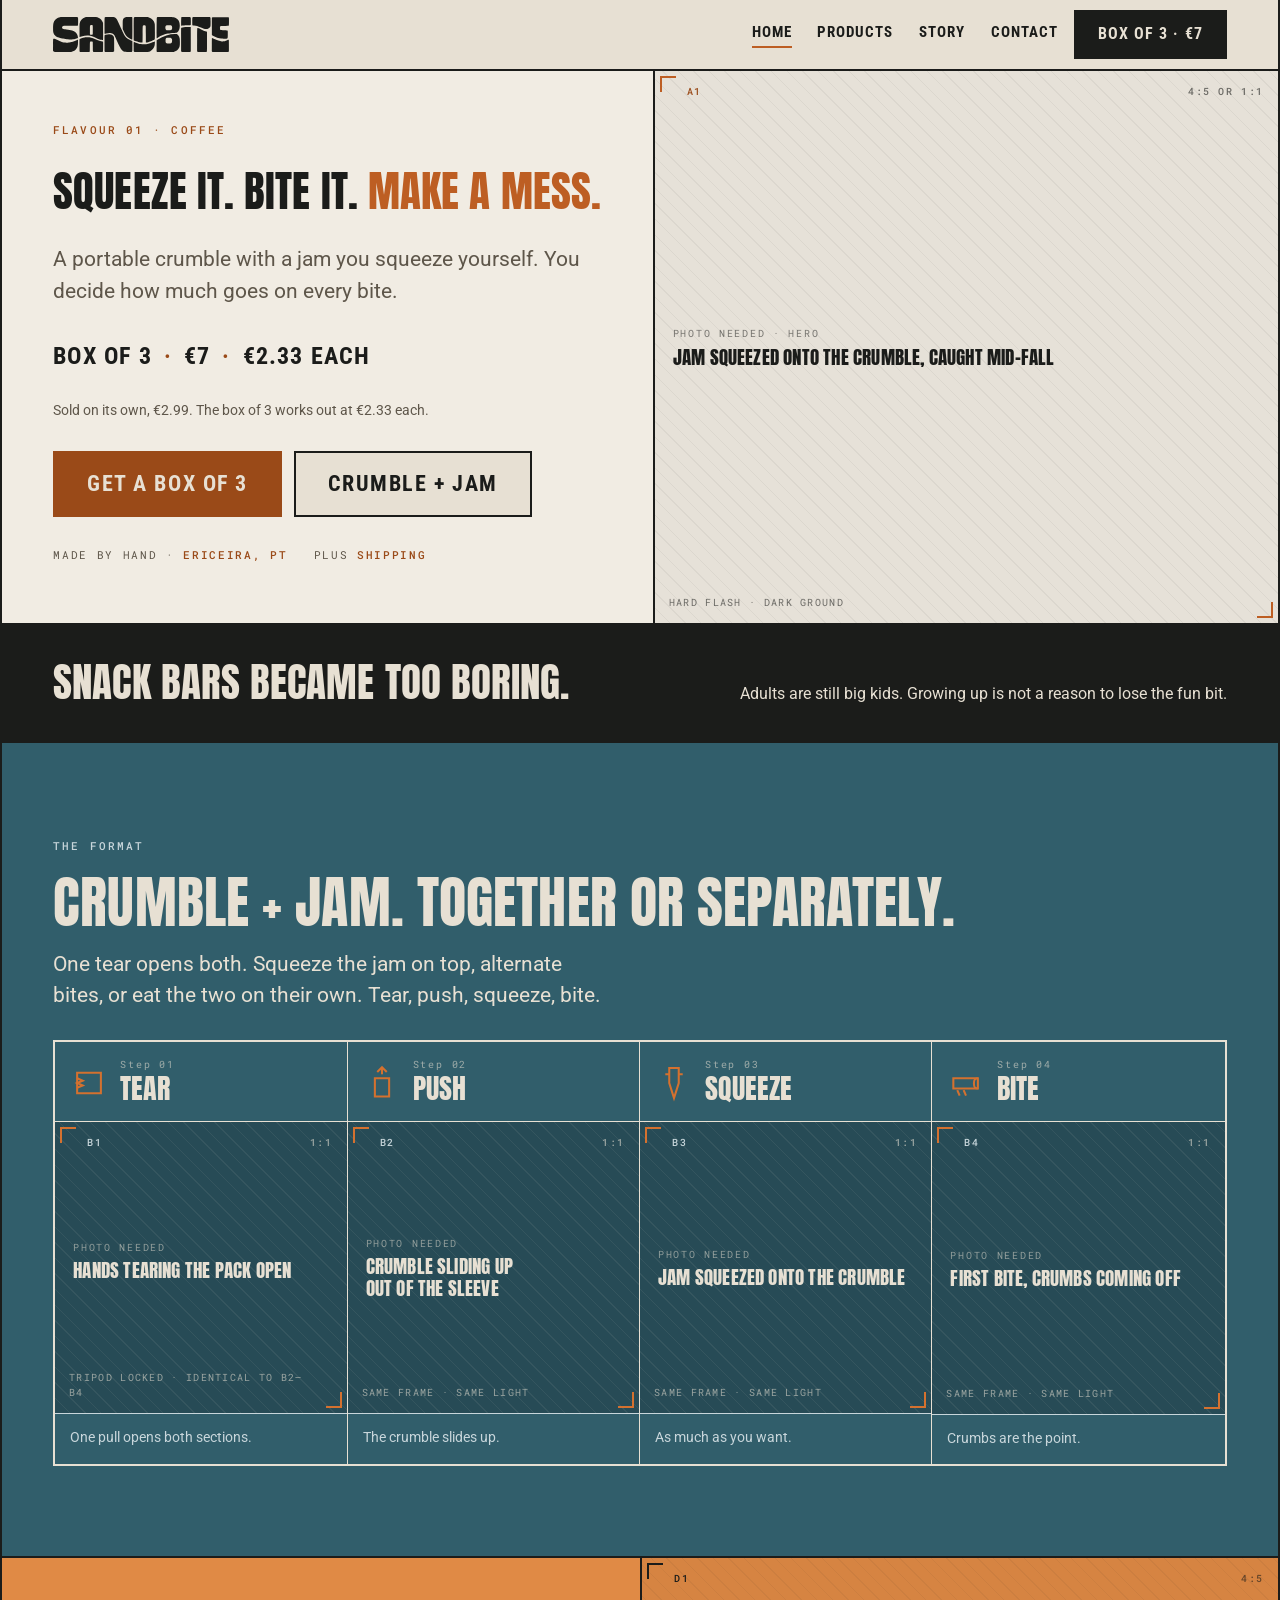
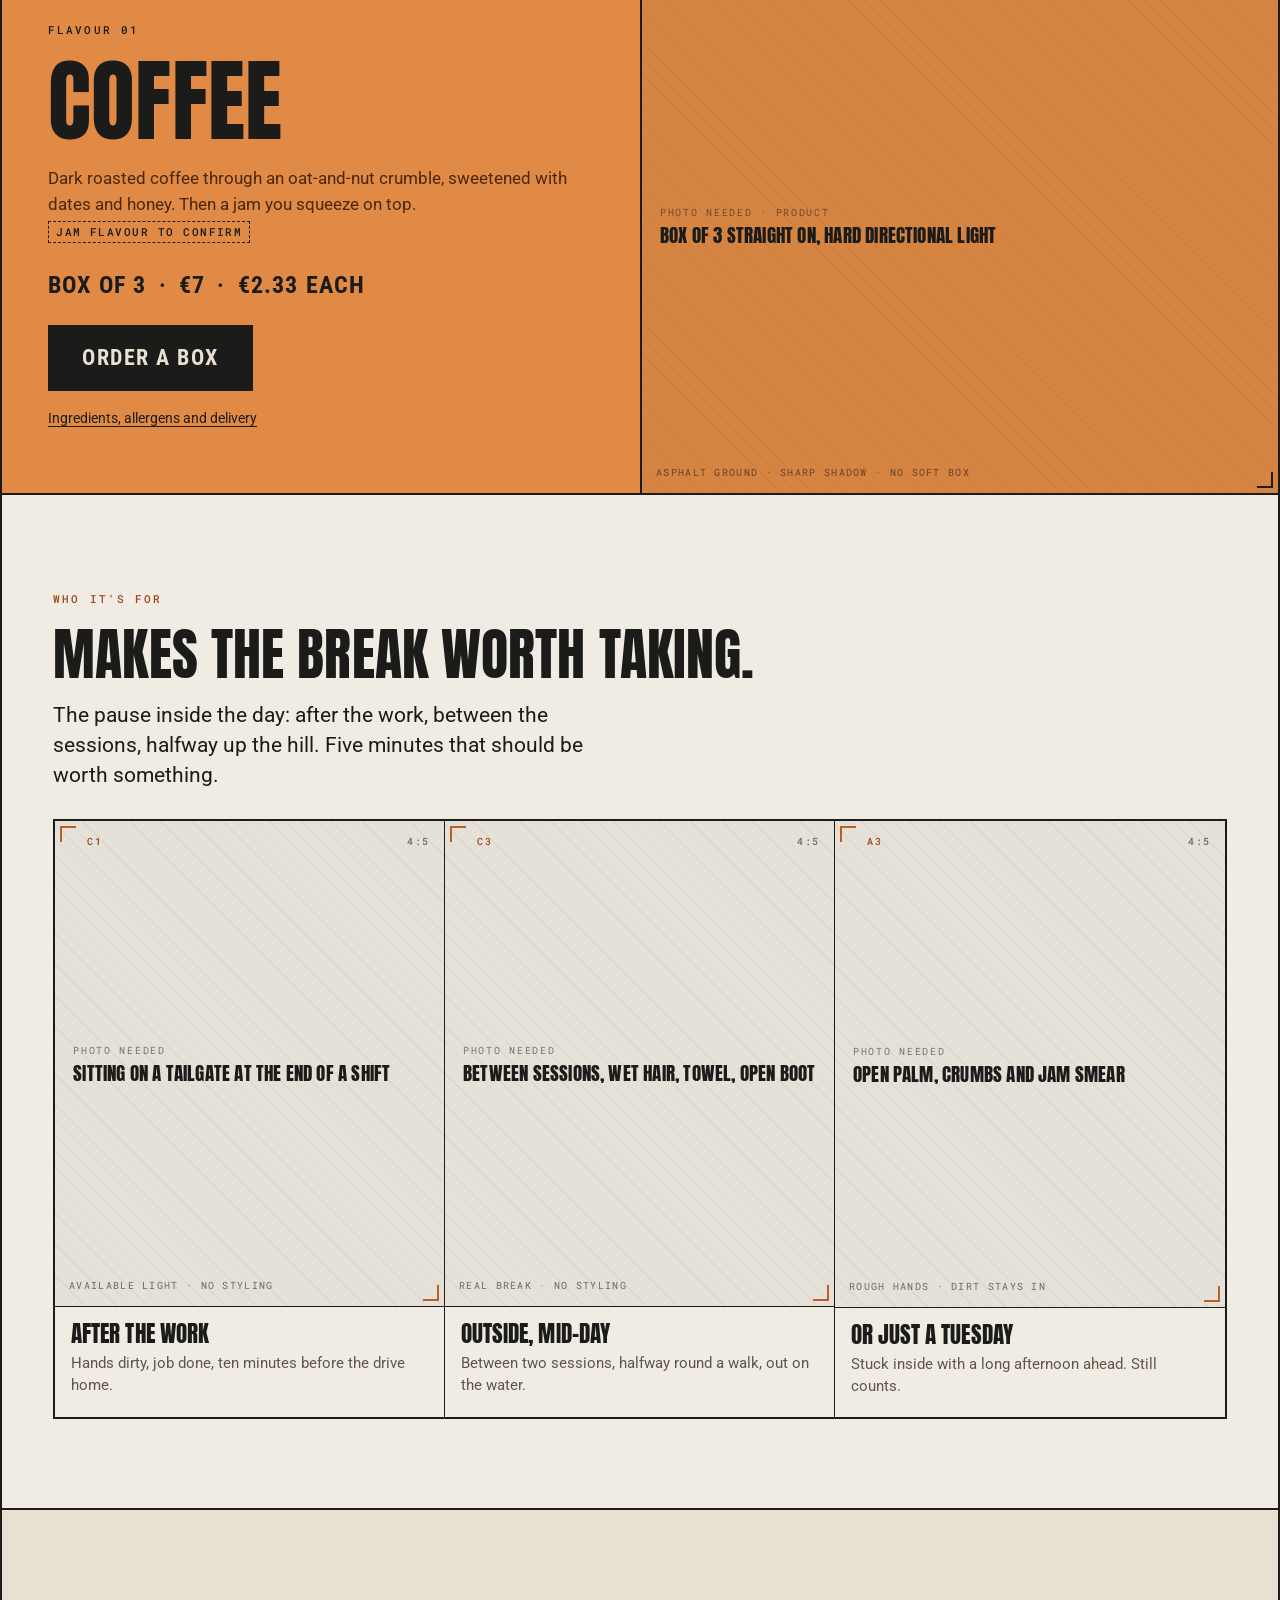
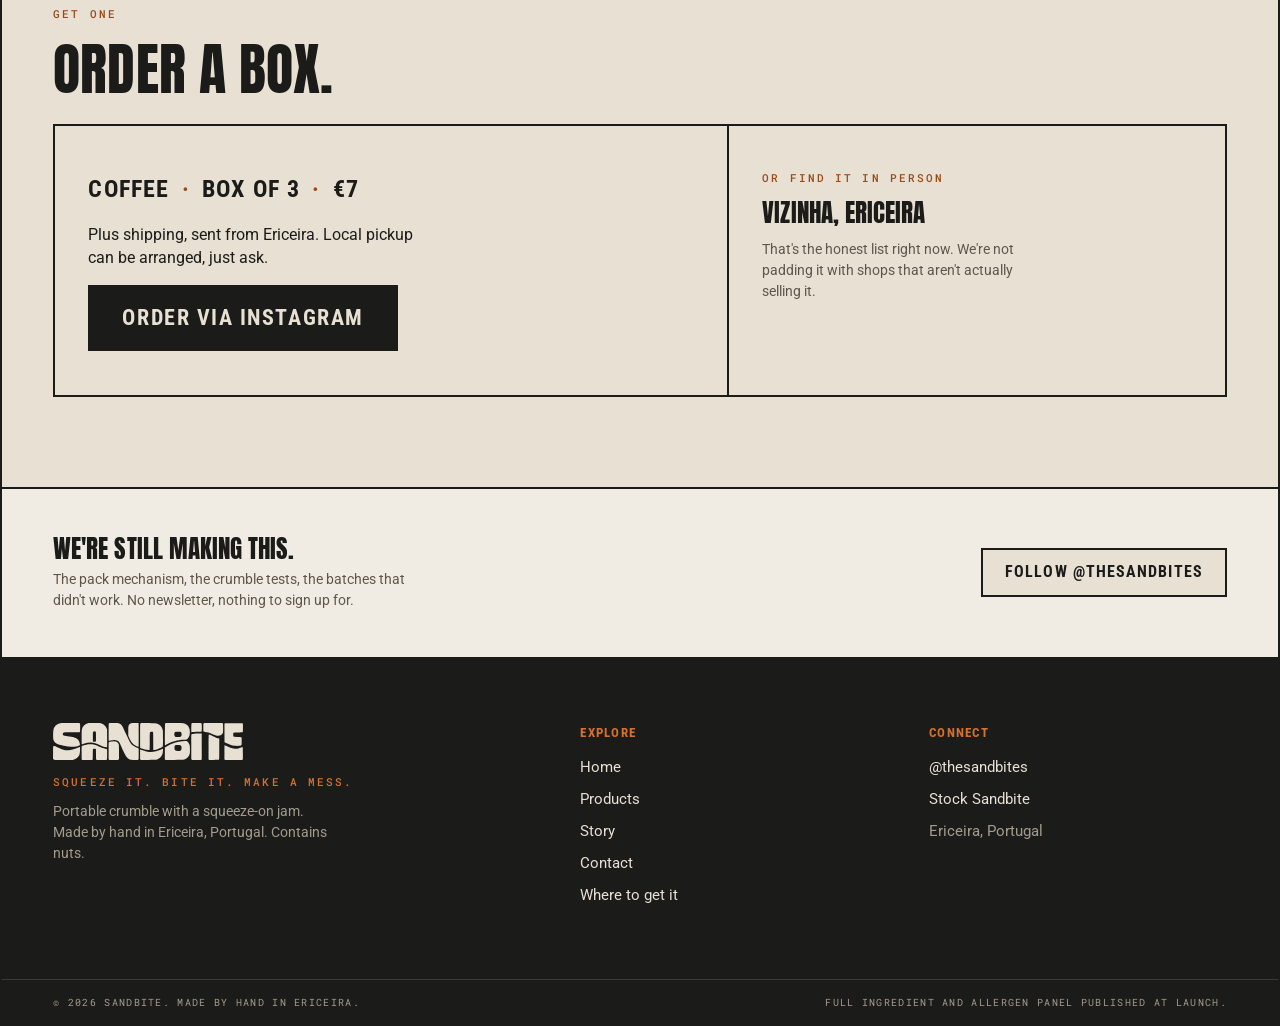
==== index.html @ 30e69b10 "Drop the stray "on" from "a jam you squeeze yourself" Five occurrences: the homepage hero line, and " ====
<!DOCTYPE html>
<html lang="en" data-flavour="coffee">
<head>
<meta charset="utf-8">
<meta name="viewport" content="width=device-width, initial-scale=1">
<title>Sandbite · Portable crumble. Squeeze it. Bite it. Make a mess.</title>
<meta name="description" content="A portable crumble with a jam you squeeze yourself. Coffee is flavour 01. A box of 3 for €7 plus shipping. Made by hand in Ericeira, Portugal.">
<link rel="canonical" href="https://sandbite.com/">

<meta property="og:type" content="website">
<meta property="og:site_name" content="Sandbite">
<meta property="og:title" content="Sandbite · Squeeze it. Bite it. Make a mess.">
<meta property="og:description" content="A portable crumble with a jam you squeeze yourself. For people who haven't grown boring.">
<meta property="og:url" content="https://sandbite.com/">
<meta property="og:image" content="https://sandbite.com/assets/img/og-sandbite.png">
<meta property="og:image:width" content="1200">
<meta property="og:image:height" content="630">
<meta name="twitter:card" content="summary_large_image">
<meta name="theme-color" content="#F1ECE3">

<link rel="icon" href="assets/favicon.svg" type="image/svg+xml">
<link rel="apple-touch-icon" href="assets/apple-touch-icon.png">

<link rel="preconnect" href="https://fonts.googleapis.com">
<link rel="preconnect" href="https://fonts.gstatic.com" crossorigin>
<link href="https://fonts.googleapis.com/css2?family=Anton&family=Roboto+Condensed:wght@400;700&family=Roboto+Mono:wght@400;500&family=Roboto:wght@400;500&display=swap" rel="stylesheet">
<link rel="stylesheet" href="assets/css/site.css">

<script type="application/ld+json">
{
  "@context": "https://schema.org",
  "@type": "Organization",
  "name": "Sandbite",
  "url": "https://sandbite.com/",
  "logo": "https://sandbite.com/assets/img/sandbite-wordmark.svg",
  "description": "Portable crumble snacks with a squeeze-on jam, made by hand in Ericeira, Portugal.",
  "sameAs": ["https://instagram.com/thesandbites"],
  "address": { "@type": "PostalAddress", "addressLocality": "Ericeira", "addressCountry": "PT" }
}
</script>
</head>
<body>
<a class="skip-link" href="#main">Skip to content</a>

<div class="page">

  <header class="site-header">
    <a class="brand" href="./" aria-label="Sandbite home">
      <img class="brand__wordmark" src="assets/img/sandbite-wordmark.svg" alt="Sandbite" width="9814" height="1945" decoding="async">
    </a>

    <button class="nav-toggle" type="button" aria-expanded="false" aria-controls="primary-nav">
      <span class="nav-toggle__bars" aria-hidden="true"><i></i><i></i><i></i></span>
      Menu
    </button>

    <nav class="nav" id="primary-nav" aria-label="Primary">
      <a href="./" aria-current="page">Home</a>
      <a href="coffee.html">Products</a>
      <a href="story.html">Story</a>
      <a href="contact.html">Contact</a>
      <a class="btn btn--ink btn--sm" href="coffee.html#buy" data-checkout-product="coffee-bag3" data-checkout-ready-label="Box of 3 · €7" data-checkout-fallback-label="Box of 3 · €7">Box of 3 · €7</a>
    </nav>

    <a class="btn btn--ink header__cta" href="coffee.html#buy" data-checkout-product="coffee-bag3" data-checkout-ready-label="Box of 3 · €7" data-checkout-fallback-label="Box of 3 · €7">Box of 3 · €7</a>
  </header>


  <main id="main">

    <!-- 1. Combined hero: what it is and how to get it, beside the product -->
    <section class="hero hero--split" aria-labelledby="hero-title">
      <div class="hero__body">
        <span class="eyebrow">Flavour 01 · Coffee</span>
        <h1 class="display t-hero hero__title hero__title--line" id="hero-title">Squeeze it. Bite it. <em>Make a mess.</em></h1>
        <p class="hero__sub">A portable crumble with a jam you squeeze yourself. You decide how much goes on every bite.</p>
        <p class="offer-line">Box of 3 <i>·</i> €7 <i>·</i> €2.33 each</p>
        <p class="small muted" style="margin-top:-6px">Sold on its own, €2.99. The box of 3 works out at €2.33 each.</p>
        <div class="btn-row">
          <a class="btn btn--fill btn--lg" href="coffee.html#buy" data-checkout-product="coffee-bag3" data-checkout-ready-label="Get a box of 3" data-checkout-fallback-label="Get a box of 3">Get a box of 3</a>
          <a class="btn btn--outline btn--lg" href="#how">Crumble + jam</a>
        </div>
        <p class="hero__meta">
          <span>Made by hand · <b>Ericeira, PT</b></span>
          <span>Plus <b>shipping</b></span>
        </p>
      </div>
      <div class="hero__media">
        <figure class="shot">
          <div class="shot__top"><span class="shot__id">A1</span><span class="shot__ratio">4:5 or 1:1</span></div>
          <figcaption class="shot__body">
            <span class="shot__label">Photo needed · hero</span>
            <span class="shot__brief">Jam squeezed onto the crumble, caught mid-fall</span>
          </figcaption>
          <p class="shot__note">Hard flash · dark ground</p>
        </figure>
      </div>
    </section>

    <!-- 2. Short interruption -->
    <section class="shout" aria-labelledby="why-title">
      <div class="shout__inner">
        <h2 class="display" id="why-title">Snack bars became too boring.</h2>
        <p>Adults are still big kids. Growing up is not a reason to lose the fun bit.</p>
      </div>
    </section>

    <!-- 3. The format -->
    <section class="band band--blue on-dark" id="how" aria-labelledby="how-title">
      <div class="band__inner">
        <span class="eyebrow">The format</span>
        <h2 class="display t-xl" id="how-title" style="margin:14px 0 18px">Crumble + jam. Together or separately.</h2>
        <p class="lede" style="margin-bottom:30px">One tear opens both. Squeeze the jam on top, alternate bites, or eat the two on their own. Tear, push, squeeze, bite.</p>

        <div class="ritual">
          <div class="ritual__step">
            <div class="ritual__head">
              <span class="ritual__icon" aria-hidden="true"><svg viewBox="0 0 48 48" fill="none" stroke="currentColor" stroke-width="2.6"><path d="M9 11h30v26H9z"/><path d="M9 18l7 3-7 3 7 3-7 3"/></svg></span>
              <span><span class="ritual__n">Step 01</span><span class="ritual__name">Tear</span></span>
            </div>
            <figure class="shot shot--ratio-11">
              <div class="shot__top"><span class="shot__id">B1</span><span class="shot__ratio">1:1</span></div>
              <figcaption class="shot__body"><span class="shot__label">Photo needed</span><span class="shot__brief">Hands tearing the pack open</span></figcaption>
              <p class="shot__note">Tripod locked · identical to B2–B4</p>
            </figure>
            <p class="ritual__copy">One pull opens both sections.</p>
          </div>
          <div class="ritual__step">
            <div class="ritual__head">
              <span class="ritual__icon" aria-hidden="true"><svg viewBox="0 0 48 48" fill="none" stroke="currentColor" stroke-width="2.6"><path d="M15 41h18V18H15z"/><path d="M24 13V4"/><path d="M18 10l6-6 6 6"/></svg></span>
              <span><span class="ritual__n">Step 02</span><span class="ritual__name">Push</span></span>
            </div>
            <figure class="shot shot--ratio-11">
              <div class="shot__top"><span class="shot__id">B2</span><span class="shot__ratio">1:1</span></div>
              <figcaption class="shot__body"><span class="shot__label">Photo needed</span><span class="shot__brief">Crumble sliding up out of the sleeve</span></figcaption>
              <p class="shot__note">Same frame · same light</p>
            </figure>
            <p class="ritual__copy">The crumble slides up.</p>
          </div>
          <div class="ritual__step">
            <div class="ritual__head">
              <span class="ritual__icon" aria-hidden="true"><svg viewBox="0 0 48 48" fill="none" stroke="currentColor" stroke-width="2.6"><path d="M18 5h12v19l-6 19-6-19z"/><path d="M13 13h5M30 13h5"/></svg></span>
              <span><span class="ritual__n">Step 03</span><span class="ritual__name">Squeeze</span></span>
            </div>
            <figure class="shot shot--ratio-11">
              <div class="shot__top"><span class="shot__id">B3</span><span class="shot__ratio">1:1</span></div>
              <figcaption class="shot__body"><span class="shot__label">Photo needed</span><span class="shot__brief">Jam squeezed onto the crumble</span></figcaption>
              <p class="shot__note">Same frame · same light</p>
            </figure>
            <p class="ritual__copy">As much as you want.</p>
          </div>
          <div class="ritual__step">
            <div class="ritual__head">
              <span class="ritual__icon" aria-hidden="true"><svg viewBox="0 0 48 48" fill="none" stroke="currentColor" stroke-width="2.6"><path d="M8 18h31v13H8z"/><path d="M39 18c-5 0-5 3.5-5 6.5s0 6.5 5 6.5"/><path d="M13 33l3 7M21 33l3 7"/></svg></span>
              <span><span class="ritual__n">Step 04</span><span class="ritual__name">Bite</span></span>
            </div>
            <figure class="shot shot--ratio-11">
              <div class="shot__top"><span class="shot__id">B4</span><span class="shot__ratio">1:1</span></div>
              <figcaption class="shot__body"><span class="shot__label">Photo needed</span><span class="shot__brief">First bite, crumbs coming off</span></figcaption>
              <p class="shot__note">Same frame · same light</p>
            </figure>
            <p class="ritual__copy">Crumbs are the point.</p>
          </div>
        </div>
      </div>
    </section>

    <!-- 4. Coffee: the offer -->
    <section class="split split--flavour" id="coffee" aria-labelledby="coffee-title">
      <div class="split__pad">
        <span class="eyebrow">Flavour 01</span>
        <h2 class="display t-hero" id="coffee-title">Coffee</h2>
        <p class="body muted">Dark roasted coffee through an oat-and-nut crumble, sweetened with dates and honey. Then a jam you squeeze on top.
          <!-- TODO: name the jam flavour here once it is decided; do not ship the marker -->
          <span class="tbc">jam flavour to confirm</span>
        </p>
        <p class="offer-line" style="margin-top:4px">Box of 3 <i>·</i> €7 <i>·</i> €2.33 each</p>
        <div class="btn-row" style="margin-top:4px">
          <a class="btn btn--ink btn--lg" href="coffee.html#buy" data-checkout-product="coffee-bag3" data-checkout-ready-label="Order a box" data-checkout-fallback-label="Order a box">Order a box</a>
        </div>
        <p class="small"><a href="coffee.html" style="border-bottom:1px solid currentColor">Ingredients, allergens and delivery</a></p>
      </div>
      <div class="split__media">
        <figure class="shot">
          <div class="shot__top"><span class="shot__id">D1</span><span class="shot__ratio">4:5</span></div>
          <figcaption class="shot__body">
            <span class="shot__label">Photo needed · product</span>
            <span class="shot__brief">Box of 3 straight on, hard directional light</span>
          </figcaption>
          <p class="shot__note">Asphalt ground · sharp shadow · no soft box</p>
        </figure>
      </div>
    </section>

    <!-- 5. The break -->
    <section class="band" aria-labelledby="break-title">
      <div class="band__inner">
        <span class="eyebrow">Who it's for</span>
        <h2 class="display t-xl" id="break-title" style="margin:14px 0 16px">Makes the break worth taking.</h2>
        <p class="lede" style="margin-bottom:28px">The pause inside the day: after the work, between the sessions, halfway up the hill. Five minutes that should be worth something.</p>

        <div class="break-grid">
          <div class="break-cell">
            <figure class="shot shot--ratio-45">
              <div class="shot__top"><span class="shot__id">C1</span><span class="shot__ratio">4:5</span></div>
              <figcaption class="shot__body"><span class="shot__label">Photo needed</span><span class="shot__brief">Sitting on a tailgate at the end of a shift</span></figcaption>
              <p class="shot__note">Available light · no styling</p>
            </figure>
            <div class="break-cell__cap">
              <h3 class="display">After the work</h3>
              <p>Hands dirty, job done, ten minutes before the drive home.</p>
            </div>
          </div>
          <div class="break-cell">
            <figure class="shot shot--ratio-45">
              <div class="shot__top"><span class="shot__id">C3</span><span class="shot__ratio">4:5</span></div>
              <figcaption class="shot__body"><span class="shot__label">Photo needed</span><span class="shot__brief">Between sessions, wet hair, towel, open boot</span></figcaption>
              <p class="shot__note">Real break · no styling</p>
            </figure>
            <div class="break-cell__cap">
              <h3 class="display">Outside, mid-day</h3>
              <p>Between two sessions, halfway round a walk, out on the water.</p>
            </div>
          </div>
          <div class="break-cell">
            <figure class="shot shot--ratio-45">
              <div class="shot__top"><span class="shot__id">A3</span><span class="shot__ratio">4:5</span></div>
              <figcaption class="shot__body"><span class="shot__label">Photo needed</span><span class="shot__brief">Open palm, crumbs and jam smear</span></figcaption>
              <p class="shot__note">Rough hands · dirt stays in</p>
            </figure>
            <div class="break-cell__cap">
              <h3 class="display">Or just a Tuesday</h3>
              <p>Stuck inside with a long afternoon ahead. Still counts.</p>
            </div>
          </div>
        </div>
      </div>
    </section>

    <!-- 6. Order -->
    <section class="band band--canvas" id="get" aria-labelledby="get-title">
      <div class="band__inner">
        <span class="eyebrow">Get one</span>
        <h2 class="display t-xl" id="get-title" style="margin:14px 0 26px">Order a box.</h2>

        <div class="order-band">
          <div class="order-band__main">
            <p class="offer-line">Coffee <i>·</i> Box of 3 <i>·</i> €7</p>
            <p style="font-size:15.5px;line-height:1.45;max-width:38ch">Plus shipping, sent from Ericeira. Local pickup can be arranged, just ask.</p>
            <a class="btn btn--ink btn--lg" href="coffee.html#buy" data-checkout-product="coffee-bag3" data-checkout-ready-label="Order now" data-checkout-fallback-label="Order via Instagram">Order via Instagram</a>
          </div>
          <div class="order-band__side">
            <span class="eyebrow">Or find it in person</span>
            <h3 class="display t-m">Vizinha, Ericeira</h3>
            <p class="small muted" style="max-width:34ch">That's the honest list right now. We're not padding it with shops that aren't actually selling it.</p>
          </div>
        </div>
      </div>
    </section>

    <!-- 7. Follow -->
    <section class="band" style="padding-block:clamp(30px,3.6vw,48px)" aria-labelledby="follow-title">
      <div class="band__inner" style="display:flex;flex-wrap:wrap;align-items:center;gap:18px 30px;justify-content:space-between">
        <div>
          <h2 class="display t-m" id="follow-title">We're still making this.</h2>
          <p class="small muted" style="max-width:44ch;margin-top:6px">The pack mechanism, the crumble tests, the batches that didn't work. No newsletter, nothing to sign up for.</p>
        </div>
        <a class="btn btn--outline" href="https://instagram.com/thesandbites" rel="me noopener" target="_blank">Follow @thesandbites</a>
      </div>
    </section>
  </main>

  <footer class="site-footer">
    <div>
      <img class="footer__logo" src="assets/img/sandbite-wordmark-canvas.svg" alt="Sandbite" width="9814" height="1945" loading="lazy" decoding="async">
      <p class="eyebrow eyebrow--dark" style="margin:14px 0 10px">Squeeze it. Bite it. Make a mess.</p>
      <p class="small muted" style="max-width:36ch">Portable crumble with a squeeze-on jam. Made by hand in Ericeira, Portugal. Contains nuts.</p>
    </div>
    <div>
      <h4>Explore</h4>
      <ul>
        <li><a href="./">Home</a></li>
        <li><a href="coffee.html">Products</a></li>
        <li><a href="story.html">Story</a></li>
        <li><a href="contact.html">Contact</a></li>
        <li><a href="#get">Where to get it</a></li>
      </ul>
    </div>
    <div>
      <h4>Connect</h4>
      <ul>
        <li><a href="https://instagram.com/thesandbites" rel="me noopener" target="_blank">@thesandbites</a></li>
        <li><a href="contact.html#stockists">Stock Sandbite</a></li>
        <li class="muted">Ericeira, Portugal</li>
      </ul>
    </div>
  </footer>
  <div class="footer__legal">
    <span>© <span data-year>2026</span> Sandbite. Made by hand in Ericeira.</span>
    <span>Full ingredient and allergen panel published at launch.</span>
  </div>

</div>

<script src="assets/js/checkout-config.js" defer></script>
<script src="assets/js/site.js" defer></script>
</body>
</html>
---- assets/css/site.css ----
/* =========================================================================
   SANDBITE — sandbite.com
   Design system V3. Derived from Brand Document V1.

   Visual rule: CONTROLLED MESS. Handled before it is styled.
   Durability is the aesthetic — it has to survive a photocopier, a rubber
   stamp and a marker pen. So: no gradients as fills, no shadows, no blur,
   no border radius. Structure is 2px asphalt rules and 1px warm hairlines.

   The wave/cut belongs to the wordmark alone — it is not repeated in the
   layout. The ownable mark here is THE STAMP: rotated rubber-stamp marks
   carrying real information, never decoration.
   ========================================================================= */

/* ---------- Tokens ---------- */
:root {
  --asphalt:       #1B1C1A;
  --asphalt-soft:  #262824;
  --canvas:        #E7E0D3;
  --paper:         #F1ECE3;

  --chore:         #315E6B;
  --chore-deep:    #24464F;

  /* Flavour 01 — Coffee. Worksite Orange, in the four jobs it has to do.
     Ratios are against the ground each one is used on. */
  --flavour:       #BD5E23;   /* the brand orange: large marks, borders     */
  --flavour-pale:  #E08A45;   /* big flat panels, carries asphalt type 6.4:1 */
  --flavour-lift:  #D4712F;   /* orange on asphalt                     5.1:1 */

  --flavour-deep:  #9A4A18;   /* small text + buttons on light         4.9:1 */

  --muted:         #5E564A;
  --muted-dark:    #A49B8C;
  --muted-blue:    #C8D6DB;   /* 4.8:1 on chore blue */

  --hair:          #C4B9A7;
  --hair-dark:     #3A3C37;
  --rule:          2px;


  --page-max: 1640px;
  --pad-x: clamp(16px, 4vw, 54px);
  --pad-y: clamp(52px, 7vw, 108px);

  --f-display: 'Anton', 'Arial Narrow', 'Roboto Condensed', sans-serif;
  --f-ui:      'Roboto Condensed', 'Arial Narrow', Arial, sans-serif;
  --f-body:    'Roboto', -apple-system, BlinkMacSystemFont, 'Segoe UI', sans-serif;
  --f-mono:    'Roboto Mono', ui-monospace, SFMono-Regular, Menlo, monospace;

  /* Fluid type — the jump from hero to body is the point */
  --t-mega:    clamp(32px, 5.6vw, 72px);
  --t-hero:    clamp(36px, 7vw, 96px);
  --t-xl:      clamp(28px, 4.4vw, 56px);
  --t-l:       clamp(24px, 3.3vw, 40px);
  --t-m:       clamp(19px, 2.1vw, 25px);
  --t-s:       clamp(17px, 1.9vw, 21px);
}

[data-flavour="coffee"] {
  --flavour: #BD5E23; --flavour-pale: #E08A45;
  --flavour-lift: #D4712F; --flavour-deep: #9A4A18;
}

/* ---------- Reset ---------- */
*, *::before, *::after { box-sizing: border-box; }

html {
  -webkit-text-size-adjust: 100%;
  scroll-behavior: smooth;
  scroll-padding-top: 84px;
}

body {
  margin: 0;
  background: var(--paper);
  color: var(--asphalt);
  font-family: var(--f-body);
  font-size: 16.5px;
  line-height: 1.6;
  -webkit-font-smoothing: antialiased;
}

img, svg, video { display: block; max-width: 100%; }
h1, h2, h3, h4, p, figure, blockquote, dl, dd { margin: 0; }
ul, ol { margin: 0; padding: 0; list-style: none; }
button { font: inherit; color: inherit; background: none; border: 0; }
a { color: inherit; text-decoration: none; }
table { border-collapse: collapse; width: 100%; }

::selection { background: var(--flavour); color: var(--canvas); }
:focus-visible { outline: 3px solid var(--flavour-lift); outline-offset: 3px; }

.sr-only {
  position: absolute; width: 1px; height: 1px;
  padding: 0; margin: -1px; overflow: hidden;
  clip: rect(0 0 0 0); white-space: nowrap; border: 0;
}
.skip-link {
  position: absolute; left: 8px; top: -60px; z-index: 80;
  background: var(--flavour-deep); color: var(--canvas);
  padding: 10px 16px; font-family: var(--f-ui);
  font-weight: 700; text-transform: uppercase; letter-spacing: .06em;
}
.skip-link:focus { top: 8px; }

/* ---------- Page frame ---------- */
.page {
  max-width: var(--page-max);
  margin-inline: auto;
  background: var(--paper);
  border-inline: var(--rule) solid var(--asphalt);
  overflow-x: clip;
  min-height: 100vh;
  display: flex;
  flex-direction: column;
}

/* ---------- Display type ---------- */
.display {
  font-family: var(--f-display);
  font-weight: 400;           /* Anton ships one weight — never synthesise */
  text-transform: uppercase;
  line-height: 1.04;
  letter-spacing: .002em;
  text-wrap: balance;
}
.t-mega { font-size: var(--t-mega); }
.t-hero { font-size: var(--t-hero); }
.t-xl   { font-size: var(--t-xl); }
.t-l    { font-size: var(--t-l); }
.t-m    { font-size: var(--t-m); line-height: 1.12; }

/* ---------- UI type ---------- */
.eyebrow {
  display: inline-block;
  font-family: var(--f-mono);
  font-size: 10.5px;
  font-weight: 500;
  letter-spacing: .2em;
  text-transform: uppercase;
  color: var(--flavour-deep);
}
.eyebrow--dark { color: var(--flavour-lift); }
.eyebrow--blue { color: var(--muted-blue); }
.eyebrow--ink  { color: var(--asphalt); }

.lede { font-size: var(--t-s); line-height: 1.45; max-width: 46ch; }
.body { max-width: 60ch; }
.body + .body { margin-top: .85em; }
.small { font-size: 14px; line-height: 1.5; }
.muted { color: var(--muted); }
.on-dark .muted, .band--ink .muted, .site-footer .muted { color: var(--muted-dark); }
.band--blue .muted { color: var(--muted-blue); }

/* ---------- Bands ---------- */
.band { padding: var(--pad-y) var(--pad-x); border-bottom: var(--rule) solid var(--asphalt); position: relative; overflow: hidden; }
.band--ink     { background: var(--asphalt); color: var(--canvas); }
.band--blue    { background: var(--chore);   color: var(--canvas); }
.band--canvas  { background: var(--canvas); }
.band--paper   { background: var(--paper); }
.band--flavour { background: var(--flavour-pale); color: var(--asphalt); }
.band__inner   { max-width: 1340px; margin-inline: auto; width: 100%; position: relative; z-index: 1; }

/* Enormous ghost numeral bleeding off the edge */
.ghost-n {
  position: absolute;
  top: -.08em; right: -.05em;
  font-family: var(--f-display);
  font-weight: 400;
  font-size: clamp(150px, 26vw, 400px);
  line-height: .7;
  color: currentColor;
  opacity: .14;
  pointer-events: none;
  user-select: none;
  z-index: 0;
  font-variant-numeric: tabular-nums;
}

.band--flavour .ghost-n { opacity: .18; }
.band--blue .ghost-n, .band--ink .ghost-n { opacity: .11; }

/* ---------- THE STAMP ----------
   Rotated rubber-stamp marks. They carry facts, never decoration. */
.stamp-badge {
  display: inline-flex;
  flex-direction: column;
  align-items: center;
  gap: 1px;
  border: 3px solid currentColor;
  padding: 7px 13px 8px;
  font-family: var(--f-ui);
  font-weight: 700;
  text-transform: uppercase;
  letter-spacing: .09em;
  line-height: 1.05;
  text-align: center;
  transform: rotate(-6deg);
  color: var(--flavour-deep);
}
.stamp-badge b { font-size: clamp(14px, 1.6vw, 19px); display: block; }
.stamp-badge span { font-family: var(--f-mono); font-weight: 500; font-size: 9.5px; letter-spacing: .16em; opacity: .85; }
.stamp-badge--alt { transform: rotate(4deg); }
.stamp-badge--float { position: absolute; z-index: 3; }
.on-dark .stamp-badge, .band--ink .stamp-badge { color: var(--flavour-lift); }
.band--flavour .stamp-badge { color: var(--canvas); }

/* ---------- Header ---------- */
.site-header {
  position: sticky; top: 0; z-index: 60;
  background: var(--canvas);
  border-bottom: var(--rule) solid var(--asphalt);
  display: flex; align-items: center; gap: 16px;
  padding: 10px var(--pad-x);
}
.brand { display: flex; align-items: center; margin-right: auto; }
.brand__wordmark { width: clamp(124px, 14vw, 176px); height: auto; }

.nav { display: flex; align-items: center; gap: clamp(16px, 2vw, 32px); }
.nav a {
  font-family: var(--f-ui);
  font-weight: 700; text-transform: uppercase;
  letter-spacing: .07em; font-size: 14.5px;
  padding-bottom: 2px; border-bottom: 2px solid transparent;
}
.nav a:hover, .nav a[aria-current] { border-bottom-color: var(--flavour); }
.nav .btn { border-bottom: 0; display: none; }

.nav-toggle {
  display: none; align-items: center; gap: 9px;
  font-family: var(--f-ui); font-weight: 700;
  text-transform: uppercase; letter-spacing: .07em; font-size: 14px;
  border: var(--rule) solid var(--asphalt); padding: 7px 12px; cursor: pointer;
}
.nav-toggle__bars { display: grid; gap: 3px; }
.nav-toggle__bars i { display: block; width: 17px; height: 2px; background: currentColor; }

/* ---------- Buttons ---------- */
.btn {
  display: inline-flex; align-items: center; justify-content: center; gap: 8px;
  font-family: var(--f-ui); font-weight: 700;
  text-transform: uppercase; letter-spacing: .07em;
  font-size: 15.5px; line-height: 1.1;
  padding: 14px 22px;
  border: var(--rule) solid var(--asphalt);
  background: var(--canvas); color: var(--asphalt);
  cursor: pointer; text-align: center;
  transition: transform .07s ease;
}
.btn:active { transform: translateY(1px); }
.btn--fill { background: var(--flavour-deep); border-color: var(--flavour-deep); color: var(--canvas); }
.btn--fill:hover { background: var(--asphalt); border-color: var(--asphalt); }
.btn--ink { background: var(--asphalt); color: var(--canvas); }
.btn--ink:hover { background: var(--flavour); border-color: var(--flavour); }
.btn--outline:hover { background: var(--asphalt); color: var(--canvas); }
.btn--on-dark { background: transparent; border-color: currentColor; color: inherit; }
.btn--on-dark:hover { background: var(--canvas); color: var(--asphalt); border-color: var(--canvas); }
.btn--lg { font-size: clamp(17px, 2vw, 22px); padding: 19px 32px; }
.btn--sm { font-size: 13px; padding: 9px 14px; }
.btn-row { display: flex; flex-wrap: wrap; gap: 12px; }

/* ---------- PHOTO PLACEHOLDER ---------- */
.shot {
  position: relative;
  border: var(--rule) solid currentColor;
  background-color: rgba(27, 28, 26, .05);
  background-image: repeating-linear-gradient(45deg, transparent 0 10px, rgba(27,28,26,.05) 10px 11px);
  display: flex; flex-direction: column; justify-content: space-between; gap: 12px;
  padding: 13px 14px; min-height: 180px; overflow: hidden;
}
.shot--ratio-45  { aspect-ratio: 4 / 5; }
.shot--ratio-11  { aspect-ratio: 1 / 1; }
.shot--ratio-32  { aspect-ratio: 3 / 2; }
.shot--ratio-169 { aspect-ratio: 16 / 9; }

.on-dark .shot, .band--ink .shot, .band--blue .shot, .band--flavour .shot {
  background-color: rgba(0, 0, 0, .2);
  background-image: repeating-linear-gradient(45deg, transparent 0 10px, rgba(231,224,211,.07) 10px 11px);
}
.shot::before, .shot::after {
  content: ""; position: absolute; width: 16px; height: 16px;
  border: 2px solid var(--flavour); pointer-events: none;
}
.on-dark .shot::before, .on-dark .shot::after,
.band--ink .shot::before, .band--ink .shot::after,
.band--blue .shot::before, .band--blue .shot::after { border-color: var(--flavour-lift); }
.band--flavour .shot::before, .band--flavour .shot::after,
.split--flavour .shot::before, .split--flavour .shot::after { border-color: var(--asphalt); }
.band--flavour .shot__id, .split--flavour .shot__id { color: var(--asphalt); }
.shot::before { top: 5px; left: 5px; border-right: 0; border-bottom: 0; }
.shot::after  { bottom: 5px; right: 5px; border-left: 0; border-top: 0; }

.shot__top {
  display: flex; justify-content: space-between; align-items: baseline; gap: 12px;
  font-family: var(--f-mono); font-size: 10px; font-weight: 500;
  letter-spacing: .16em; text-transform: uppercase; padding-left: 18px;
}
.shot__id { color: var(--flavour-deep); }
.on-dark .shot__id, .band--ink .shot__id, .band--blue .shot__id, .band--flavour .shot__id { color: var(--flavour-lift); }
.shot__ratio { opacity: .6; }
.shot__body { display: flex; flex-direction: column; gap: 5px; padding-inline: 4px; }
.shot__label {
  font-family: var(--f-mono); font-size: 9.5px; letter-spacing: .18em;
  text-transform: uppercase; opacity: .55;
}
.shot__brief {
  font-family: var(--f-display); font-weight: 400; text-transform: uppercase;
  font-size: clamp(15px, 1.6vw, 19px); line-height: 1.15; letter-spacing: .01em;
  text-wrap: balance;
}
.shot__note {
  font-family: var(--f-mono); font-size: 10px; letter-spacing: .13em;
  text-transform: uppercase; opacity: .6; padding-right: 18px; line-height: 1.5;
}

/* ---------- Hero ----------
   Split: what it is and how to get it on one side, the product on the
   other, so both land in the first screen. Stacks on phones. */
.hero {
  background: var(--paper); color: var(--asphalt);
  border-bottom: var(--rule) solid var(--asphalt);
}
.hero__media {
  border-bottom: var(--rule) solid var(--asphalt);
  aspect-ratio: 21 / 9;
  display: flex;
  overflow: hidden;
}
.hero__media > * { flex: 1; min-width: 0; }
.hero__media .shot { border: 0; min-height: 0; }
.hero__media img { width: 100%; height: 100%; object-fit: cover; }

.hero--split { display: grid; grid-template-columns: 1.02fr .98fr; align-items: stretch; }
.hero--split .hero__media {
  border-bottom: 0;
  border-left: var(--rule) solid var(--asphalt);
  aspect-ratio: auto;
}
.hero--split .hero__body { justify-content: center; }

/* One line, sized to fit the column it sits in */
.hero__title--line { font-size: clamp(25px, 3.35vw, 52px); text-wrap: nowrap; }

.hero__body {
  padding: clamp(30px, 4vw, 58px) var(--pad-x) clamp(36px, 4.6vw, 66px);
  display: flex;
  flex-direction: column;
  align-items: flex-start;
  gap: clamp(18px, 2.4vw, 30px);
}
.hero__title { color: var(--asphalt); line-height: 1.06; }
.hero__title em { font-style: normal; color: var(--flavour); }
.hero__sub { font-size: var(--t-s); line-height: 1.5; max-width: 46ch; color: var(--muted); }
.hero__sub strong { color: var(--asphalt); font-weight: 500; }
.hero__meta {
  display: flex; flex-wrap: wrap; gap: 8px 26px;
  font-family: var(--f-mono); font-size: 10.5px; letter-spacing: .16em;
  text-transform: uppercase; color: var(--muted);
}
.hero__meta b { color: var(--flavour-deep); font-weight: 500; }

/* ---------- Shout: a compact interruption, not a whole section ---------- */
.shout {
  background: var(--asphalt); color: var(--canvas);
  border-bottom: var(--rule) solid var(--asphalt);
  padding: clamp(22px, 2.8vw, 36px) var(--pad-x);
}
.shout__inner {
  max-width: 1340px; margin-inline: auto;
  display: flex; flex-wrap: wrap; align-items: baseline;
  gap: clamp(10px, 2vw, 30px);
}
.shout h2 { flex: 1 1 360px; min-width: 0; font-size: clamp(23px, 3.2vw, 42px); }
/* size to the sentence, never shrink it: it drops to its own row rather
   than breaking onto a second line beside the headline */
.shout p {
  flex: 0 0 auto;
  max-width: 100%;
  font-size: 15.5px;
  line-height: 1.45;
}

/* ---------- Offer line ---------- */
.offer-line {
  font-family: var(--f-ui); font-weight: 700;
  text-transform: uppercase; letter-spacing: .05em;
  font-size: clamp(17px, 2.1vw, 24px);
  display: flex; flex-wrap: wrap; gap: 8px 12px; align-items: baseline;
}
.offer-line i { font-style: normal; color: var(--flavour-deep); }

/* ---------- To-confirm marker: never let a gap ship as fact ---------- */
.tbc {
  display: inline-block;
  font-family: var(--f-mono); font-size: 10.5px; font-weight: 500;
  letter-spacing: .14em; text-transform: uppercase;
  color: var(--flavour-deep); border: 1.5px dashed var(--flavour-deep);
  padding: 2px 7px; vertical-align: middle;
}

/* ---------- The break: captions paired with their images ---------- */
.break-grid {
  display: grid; grid-template-columns: repeat(auto-fit, minmax(240px, 1fr));
  border: var(--rule) solid var(--asphalt);
}
.break-cell { border-right: 1px solid var(--asphalt); display: flex; flex-direction: column; }
.break-cell:last-child { border-right: 0; }
.break-cell .shot { border: 0; border-bottom: 1px solid var(--asphalt); min-height: 210px; }
.break-cell__cap { padding: 15px 16px 19px; display: flex; flex-direction: column; gap: 7px; }
.break-cell__cap h3 { font-size: clamp(18px, 2vw, 23px); }
.break-cell__cap p { font-size: 14.5px; line-height: 1.5; color: var(--muted); }

/* ---------- Condensed eat-it reminder for the product page ---------- */
.ritual-mini {
  display: grid; grid-template-columns: repeat(auto-fit, minmax(146px, 1fr));
  border: var(--rule) solid currentColor;
}
.ritual-mini__step {
  padding: 15px 16px 18px; border-right: 1px solid currentColor;
  display: flex; flex-direction: column; gap: 8px;
}
.ritual-mini__step:last-child { border-right: 0; }
.ritual-mini__step svg { width: 30px; height: 30px; color: var(--flavour-deep); }
.ritual-mini__step b {
  font-family: var(--f-display); font-weight: 400;
  text-transform: uppercase; font-size: 20px; line-height: 1.1;
}
.ritual-mini__step span { font-size: 13.5px; line-height: 1.45; color: var(--muted); }

/* ---------- Order band: ordering loud, finding a shop quiet ---------- */
.order-band { display: grid; grid-template-columns: 1.35fr 1fr; border: var(--rule) solid var(--asphalt); }
.order-band__main {
  background: var(--canvas); color: var(--asphalt);
  padding: clamp(26px, 3.4vw, 44px) clamp(20px, 2.6vw, 36px);
  display: flex; flex-direction: column; gap: 16px; align-items: flex-start;
}
.order-band__side {
  padding: clamp(26px, 3.4vw, 44px) clamp(20px, 2.6vw, 36px);
  border-left: var(--rule) solid var(--asphalt);
  display: flex; flex-direction: column; gap: 12px; align-items: flex-start;
}

/* ---------- Mega type statement ---------- */
.mega {
  padding: clamp(46px, 7vw, 110px) var(--pad-x);
  border-bottom: var(--rule) solid var(--asphalt);
  position: relative;
  overflow: hidden;
}
.mega__inner { max-width: 1340px; margin-inline: auto; position: relative; z-index: 1; }
.mega p { font-size: var(--t-mega); }
.mega p + .sub { margin-top: clamp(20px, 2.6vw, 30px); }
.mega em { font-style: normal; color: var(--flavour-lift); }
.mega .sub { font-size: 15px; margin-top: 22px; max-width: 40ch; }

/* ---------- Big numbered rows (replaces stacked card grids) ---------- */
.rows { border-top: var(--rule) solid currentColor; }
.row-item {
  display: grid;
  grid-template-columns: minmax(84px, .5fr) minmax(0, 1.15fr) minmax(0, 1.5fr);
  gap: clamp(14px, 2.6vw, 40px);
  align-items: start;
  padding-block: clamp(22px, 2.8vw, 38px);
  border-bottom: 1px solid currentColor;
}
.row-item__n {
  font-family: var(--f-display); font-weight: 400;
  font-size: clamp(36px, 4.4vw, 62px); line-height: 1;
  color: var(--flavour-deep); font-variant-numeric: tabular-nums;
}
.on-dark .row-item__n, .band--ink .row-item__n, .band--blue .row-item__n { color: var(--flavour-lift); }
.band--flavour .row-item__n { color: var(--canvas); }
.row-item__h { font-size: clamp(20px, 2.2vw, 28px); line-height: 1.1; }
.row-item__p { font-size: 15.5px; line-height: 1.5; max-width: 54ch; }

/* Three abreast rather than stacked */
.rows--across {
  display: grid;
  grid-template-columns: repeat(auto-fit, minmax(230px, 1fr));
  border-top: var(--rule) solid currentColor;
  border-bottom: var(--rule) solid currentColor;
}
.rows--across .row-item {
  grid-template-columns: 1fr;
  gap: 14px;
  padding: clamp(24px, 2.8vw, 36px) clamp(18px, 2vw, 28px);
  border-bottom: 0;
  border-right: 1px solid currentColor;
  align-content: start;
}
.rows--across .row-item:last-child { border-right: 0; }
.rows--across .row-item__p { grid-column: auto; }

/* ---------- Ritual (tear / push / squeeze / bite) ---------- */
.ritual { display: grid; grid-template-columns: repeat(4, 1fr); border: var(--rule) solid currentColor; }
.ritual__step { border-right: 1px solid currentColor; display: flex; flex-direction: column; }
.ritual__step:last-child { border-right: 0; }
.ritual__head { display: flex; align-items: center; gap: 12px; padding: 15px 15px 13px; }
.ritual__icon { width: 38px; height: 38px; flex: none; color: var(--flavour-lift); }
.ritual__icon svg { width: 100%; height: 100%; }
.ritual__n { font-family: var(--f-mono); font-size: 10px; letter-spacing: .18em; opacity: .6; display: block; }
.ritual__name { font-family: var(--f-display); font-weight: 400; text-transform: uppercase; font-size: clamp(21px, 2.2vw, 28px); line-height: 1.08; }
.ritual__step .shot { border: 0; border-top: 1px solid currentColor; min-height: 140px; }
.ritual__copy { padding: 13px 15px 16px; font-size: 14px; line-height: 1.45; border-top: 1px solid currentColor; }

/* ---------- Spec strip ---------- */
.spec { display: grid; grid-template-columns: repeat(auto-fit, minmax(118px, 1fr)); border: var(--rule) solid currentColor; }
.spec__cell { padding: 15px 14px 16px; border-right: 1px solid currentColor; display: flex; flex-direction: column; gap: 2px; }
.spec__cell:last-child { border-right: 0; }
.spec__value { font-family: var(--f-display); font-weight: 400; text-transform: uppercase; font-size: clamp(26px, 3.2vw, 40px); line-height: 1.05; font-variant-numeric: tabular-nums; }
.spec__label { font-family: var(--f-mono); font-size: 10px; letter-spacing: .16em; text-transform: uppercase; opacity: .65; }

/* ---------- Stamp callout ---------- */
.callout {
  border: 3px solid var(--flavour); padding: 17px 19px;
  display: grid; grid-template-columns: auto 1fr; gap: 16px; align-items: start;
}
.callout__tag {
  font-family: var(--f-ui); font-weight: 700; text-transform: uppercase;
  letter-spacing: .09em; font-size: 12px; color: var(--flavour-deep);
  border: 2px solid currentColor; padding: 4px 9px; white-space: nowrap; line-height: 1.25;
}
.callout p { font-size: 15px; line-height: 1.5; }

/* ---------- Data table ---------- */
.data-table { border: var(--rule) solid currentColor; }
.data-table caption {
  text-align: left; font-family: var(--f-mono); font-size: 10px;
  letter-spacing: .18em; text-transform: uppercase; padding: 0 0 9px; opacity: .65;
}
.data-table th, .data-table td {
  text-align: left; padding: 13px 15px; border-bottom: 1px solid currentColor;
  font-size: 15.5px; vertical-align: top;
}
.data-table thead th {
  font-family: var(--f-ui); font-weight: 700; text-transform: uppercase;
  letter-spacing: .07em; font-size: 12px;
  background: currentColor; border-bottom: 0;
}
.data-table thead th span { color: var(--canvas); }
.band--paper .data-table thead th span, .band--ink .data-table thead th span { color: var(--paper); }
.band--ink .data-table thead th span { color: var(--asphalt); }
.data-table tbody tr:last-child td { border-bottom: 0; }
.data-table td:last-child { text-align: right; font-family: var(--f-mono); font-size: 14px; }

/* ---------- Buy options ---------- */
.buy-grid { display: grid; grid-template-columns: repeat(auto-fit, minmax(260px, 1fr)); border: var(--rule) solid currentColor; }
.buy-option { padding: 24px 24px 26px; border-right: 1px solid currentColor; display: flex; flex-direction: column; gap: 11px; align-items: flex-start; }
.buy-option:last-child { border-right: 0; }
.buy-option--lead { background: var(--flavour-pale); color: var(--asphalt); }
.buy-option__badge { font-family: var(--f-mono); font-size: 10px; letter-spacing: .18em; text-transform: uppercase; border: 1.5px solid currentColor; padding: 3px 8px; }
.buy-option__price { font-family: var(--f-display); font-weight: 400; font-size: clamp(46px, 6vw, 76px); line-height: 1.02; }
.buy-option__meta { font-family: var(--f-mono); font-size: 11px; letter-spacing: .13em; text-transform: uppercase; opacity: .8; }
.buy-option p { font-size: 15px; line-height: 1.45; }

/* ---------- Mobile buy bar ---------- */
.mobile-buy-bar { display: none; }
body.has-mobile-buy .mobile-buy-bar {
  display: flex; position: fixed; left: 0; right: 0; bottom: 0; z-index: 70;
  align-items: center; justify-content: space-between; gap: 12px;
  background: var(--asphalt); color: var(--canvas);
  border-top: 3px solid var(--flavour); padding: 10px 14px;
}
.mobile-buy-bar__info { display: flex; flex-direction: column; line-height: 1.15; }
.mobile-buy-bar__info strong { font-family: var(--f-display); font-weight: 400; text-transform: uppercase; font-size: 17px; line-height: 1.15; }
.mobile-buy-bar__info span { font-family: var(--f-mono); font-size: 10.5px; letter-spacing: .13em; color: var(--muted-dark); }
@media (min-width: 881px) { body.has-mobile-buy .mobile-buy-bar { display: none; } }
@media (max-width: 880px) { body.has-mobile-buy .footer__legal { padding-bottom: 84px; } }

/* ---------- Split ---------- */
.split { display: grid; grid-template-columns: 1fr 1fr; border-bottom: var(--rule) solid var(--asphalt); }
.split--ink { background: var(--asphalt); color: var(--canvas); }
.split--blue { background: var(--chore); color: var(--canvas); }
.split--flavour { background: var(--flavour-pale); color: var(--asphalt); }
.split__pad { padding: clamp(34px, 5vw, 76px) clamp(20px, 3.6vw, 56px); display: flex; flex-direction: column; gap: 17px; justify-content: center; }
.split__media { border-left: var(--rule) solid var(--asphalt); display: flex; position: relative; }
.split--ink .split__media, .split--blue .split__media { border-left-color: var(--canvas); }
.split--flavour .split__media { border-left-color: var(--asphalt); }
.split__media .shot { border: 0; flex: 1; min-height: 320px; }
.split__media img { width: 100%; height: 100%; object-fit: cover; }

/* ---------- Photo strip ---------- */
.strip { display: grid; grid-template-columns: repeat(auto-fit, minmax(200px, 1fr)); border-bottom: var(--rule) solid var(--asphalt); background: var(--canvas); }
.strip .shot { border: 0; border-right: var(--rule) solid var(--asphalt); min-height: 250px; }
.strip .shot:last-child { border-right: 0; }

/* ---------- Footer ---------- */
.site-footer {
  background: var(--asphalt); color: var(--canvas);
  display: grid; grid-template-columns: 1.6fr 1fr 1fr;
  gap: clamp(24px, 4vw, 56px); padding: clamp(40px, 5vw, 68px) var(--pad-x);
}
.footer__logo { width: 190px; height: auto; }
.site-footer h4 {
  font-family: var(--f-ui); font-weight: 700; text-transform: uppercase;
  letter-spacing: .1em; font-size: 12.5px; color: var(--flavour-lift); margin-bottom: 12px;
}
.site-footer li { margin-bottom: 8px; font-size: 15px; }
.site-footer li a { border-bottom: 1px solid transparent; }
.site-footer li a:hover { border-bottom-color: var(--flavour-lift); }

.footer__legal {
  background: var(--asphalt); color: var(--muted-dark);
  border-top: 1px solid var(--hair-dark); padding: 15px var(--pad-x);
  display: flex; flex-wrap: wrap; gap: 7px 26px; justify-content: space-between;
  font-family: var(--f-mono); font-size: 10px; letter-spacing: .13em; text-transform: uppercase;
}

/* =========================================================================
   CONTEXTUAL COLOUR — deliberately last.

   A band decides what its own text does. These rules sit at the end of the
   stylesheet on purpose: component defaults like `.on-dark .shot__id` carry
   the same specificity, so position is what makes the band authoritative.
   Putting a band override anywhere above here silently loses.
   ========================================================================= */
.band--blue .eyebrow, .split--blue .eyebrow,
.band--blue .callout__tag, .split--blue .callout__tag,
.band--blue .stamp-badge, .split--blue .stamp-badge { color: var(--muted-blue); }
.band--flavour .eyebrow, .split--flavour .eyebrow,
.split--flavour .offer-line i,
.band--flavour .callout__tag, .split--flavour .callout__tag,
.band--flavour .stamp-badge, .split--flavour .stamp-badge { color: var(--asphalt); }
.band--ink .eyebrow, .split--ink .eyebrow,
.band--ink .callout__tag, .split--ink .callout__tag,
.band--ink .stamp-badge, .split--ink .stamp-badge { color: var(--flavour-lift); }
.split--blue .muted, .band--blue .muted { color: var(--muted-blue); }
.split--flavour .muted, .band--flavour .muted { color: #4A2810; }  /* 4.9:1 on flavour-pale */
.split--ink .muted { color: var(--muted-dark); }
.band--blue .shot__id, .split--blue .shot__id,
.band--blue .ritual-mini__step span, .split--blue .ritual-mini__step span,
.band--blue .ritual__copy, .split--blue .ritual__copy { color: var(--muted-blue); }
.band--blue .row-item__n, .split--blue .row-item__n,
.band--flavour .row-item__n, .split--flavour .row-item__n { color: var(--canvas); }
.band--ink .row-item__n, .split--ink .row-item__n { color: var(--flavour-lift); }
.band--ink .callout, .split--ink .callout { border-color: var(--flavour-lift); }
.band--flavour .callout, .split--flavour .callout { border-color: var(--asphalt); }
.band--blue .callout, .split--blue .callout { border-color: var(--muted-blue); }

.band--blue .tbc, .split--blue .tbc { color: var(--canvas); border-color: var(--muted-blue); }
.band--ink .tbc, .split--ink .tbc, .on-dark .tbc { color: var(--canvas); border-color: var(--flavour-lift); }
.band--flavour .tbc, .split--flavour .tbc { color: var(--asphalt); border-color: var(--asphalt); }


/* ---------- Reveal (progressive enhancement only) ---------- */
.js-reveal [data-reveal] { opacity: 0; transform: translateY(12px); transition: opacity .45s ease, transform .45s ease; }
.js-reveal [data-reveal].is-visible { opacity: 1; transform: none; }

/* ---------- Responsive ---------- */
@media (max-width: 1080px) {
  .ritual { grid-template-columns: repeat(2, 1fr); }
  .ritual__step:nth-child(2) { border-right: 0; }
  .ritual__step:nth-child(-n+2) { border-bottom: 1px solid currentColor; }
  .row-item { grid-template-columns: minmax(70px, .4fr) 1fr; }
  .row-item__p { grid-column: 2; }
  .rows--across .row-item__p { grid-column: auto; }
}

@media (max-width: 880px) {
  .hero--split { grid-template-columns: 1fr; }
  .hero--split .hero__media {
    order: -1;
    border-left: 0;
    border-bottom: var(--rule) solid var(--asphalt);
    aspect-ratio: 4 / 3;
  }
  .hero__title--line { text-wrap: balance; }
  .order-band { grid-template-columns: 1fr; }
  .order-band__side { border-left: 0; border-top: var(--rule) solid var(--asphalt); }

  .nav-toggle { display: inline-flex; }
  .header__cta { display: none; }
  .nav {
    display: none; position: absolute; top: 100%; left: 0; right: 0;
    background: var(--canvas); border-bottom: var(--rule) solid var(--asphalt);
    flex-direction: column; align-items: stretch; gap: 0;
    padding: 6px var(--pad-x) 18px;
  }
  .nav[data-open="true"] { display: flex; }
  .nav a { padding: 13px 0; border-bottom: 1px solid var(--hair); font-size: 18px; }
  .nav .btn { display: inline-flex; margin-top: 14px; }

  .hero__media { aspect-ratio: 4 / 3; }
  .split { grid-template-columns: 1fr; }
  .split__media { border-left: 0; border-top: var(--rule) solid var(--asphalt); }
  .split--ink .split__media, .split--blue .split__media { border-top-color: var(--canvas); }
  .split--flavour .split__media { border-top-color: var(--asphalt); }
  .site-footer { grid-template-columns: 1fr 1fr; }
}

@media (max-width: 620px) {
  /* two-by-two, not four stacked screens */
  .ritual__head { flex-direction: column; align-items: flex-start; gap: 5px; padding: 11px 12px 9px; }
  .ritual__icon { width: 25px; height: 25px; }
  .ritual__name { font-size: 17px; }
  .ritual__copy { padding: 10px 12px 13px; font-size: 12.5px; }
  .ritual .shot { min-height: 96px; padding: 9px 10px; }
  .ritual .shot__note { display: none; }
  .ritual .shot__brief { font-size: 12.5px; }
  .ritual .shot__top { font-size: 9px; padding-left: 15px; }
  .row-item { grid-template-columns: 1fr; gap: 10px; }
  .row-item__p { grid-column: 1; }
  .rows--across .row-item { border-right: 0; border-bottom: 1px solid currentColor; }
  .rows--across .row-item:last-child { border-bottom: 0; }
  .callout { grid-template-columns: 1fr; gap: 12px; }
  .callout__tag { justify-self: start; }
  .buy-option { border-right: 0; border-bottom: 1px solid currentColor; }
  .break-cell { border-right: 0; border-bottom: 1px solid var(--asphalt); }
  .break-cell:last-child { border-bottom: 0; }
  .ritual-mini__step { border-right: 0; border-bottom: 1px solid currentColor; }
  .ritual-mini__step:last-child { border-bottom: 0; }
  .site-footer { grid-template-columns: 1fr; }
  .strip .shot { border-right: 0; border-bottom: var(--rule) solid var(--asphalt); }
  .strip .shot:last-child { border-bottom: 0; }
  .stamp-badge--float { position: static; display: inline-flex; margin-top: 14px; }
}

@media (prefers-reduced-motion: reduce) {
  html { scroll-behavior: auto; }
  *, *::before, *::after { animation: none !important; transition: none !important; }
  .js-reveal [data-reveal] { opacity: 1; transform: none; }
}

@media print {
  .site-header, .mobile-buy-bar, .nav-toggle { display: none !important; }
  .page { border: 0; }
  .band, .split { break-inside: avoid; }
}
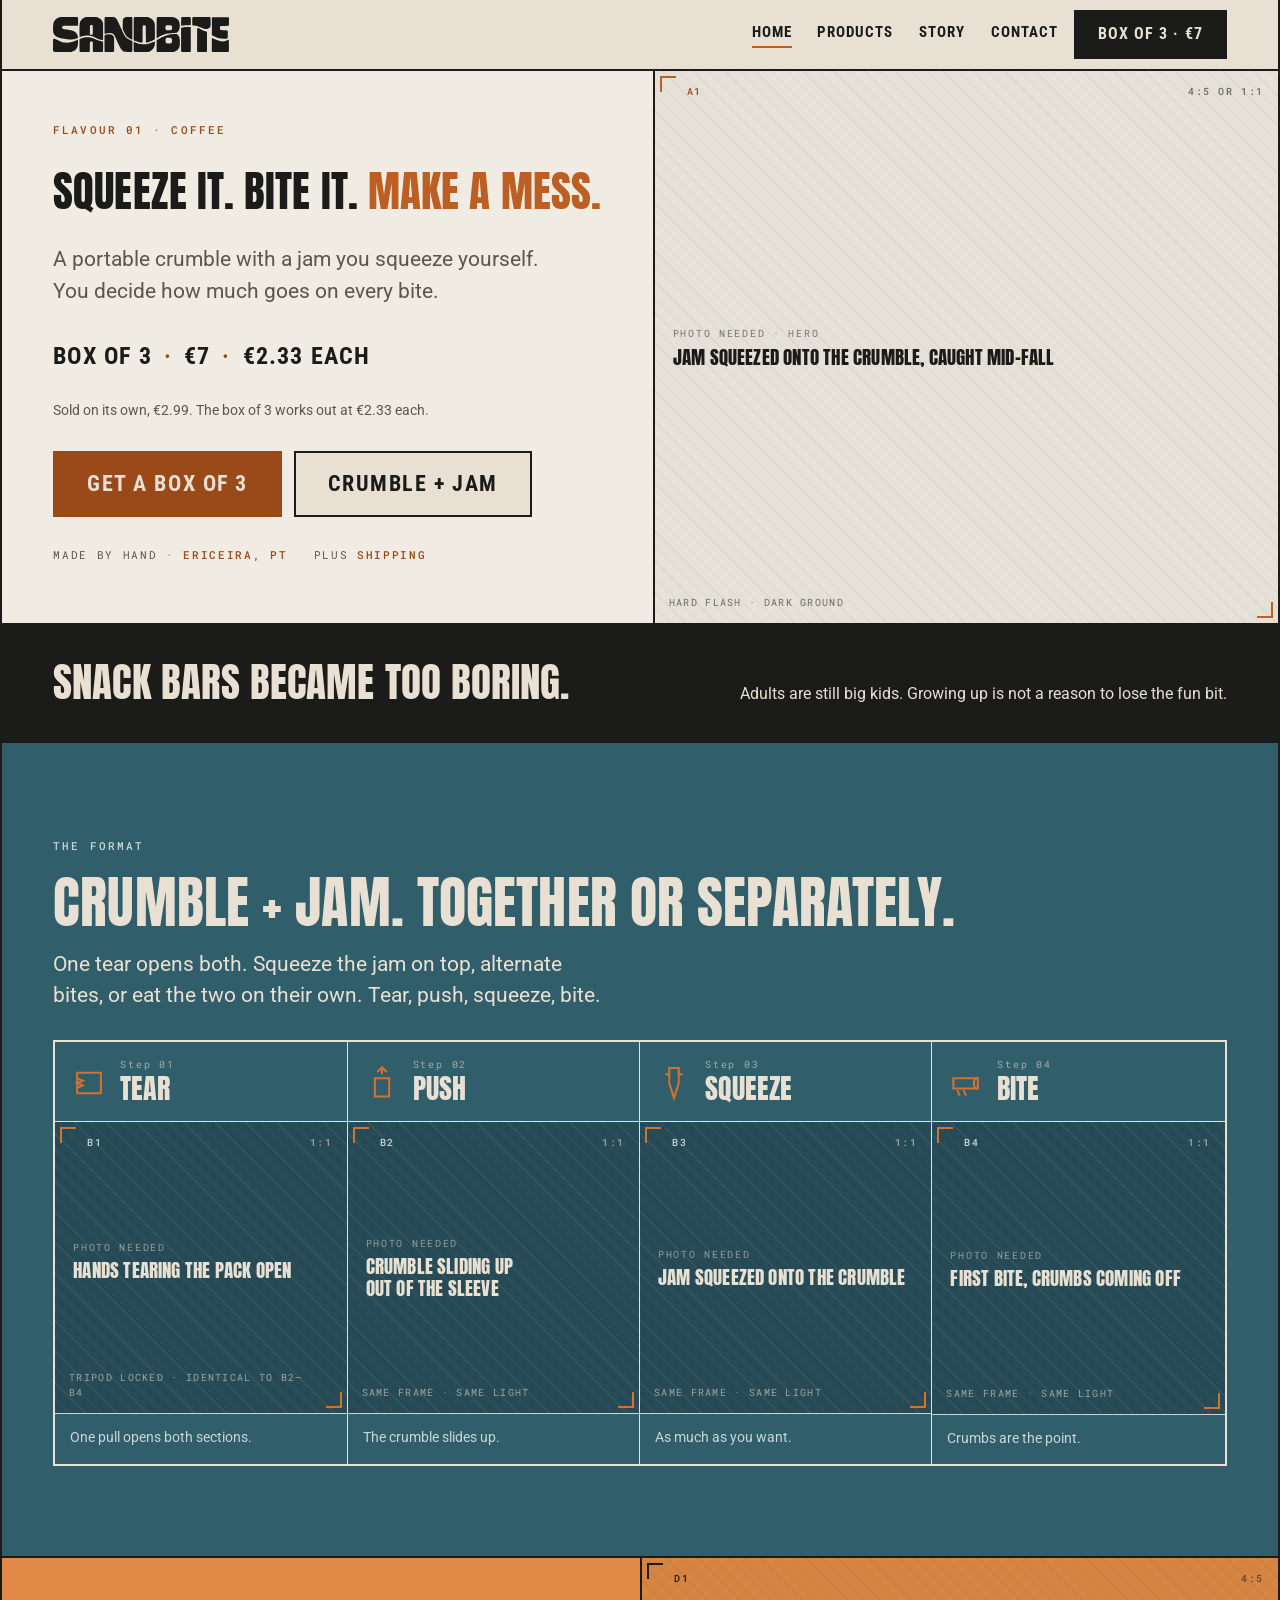
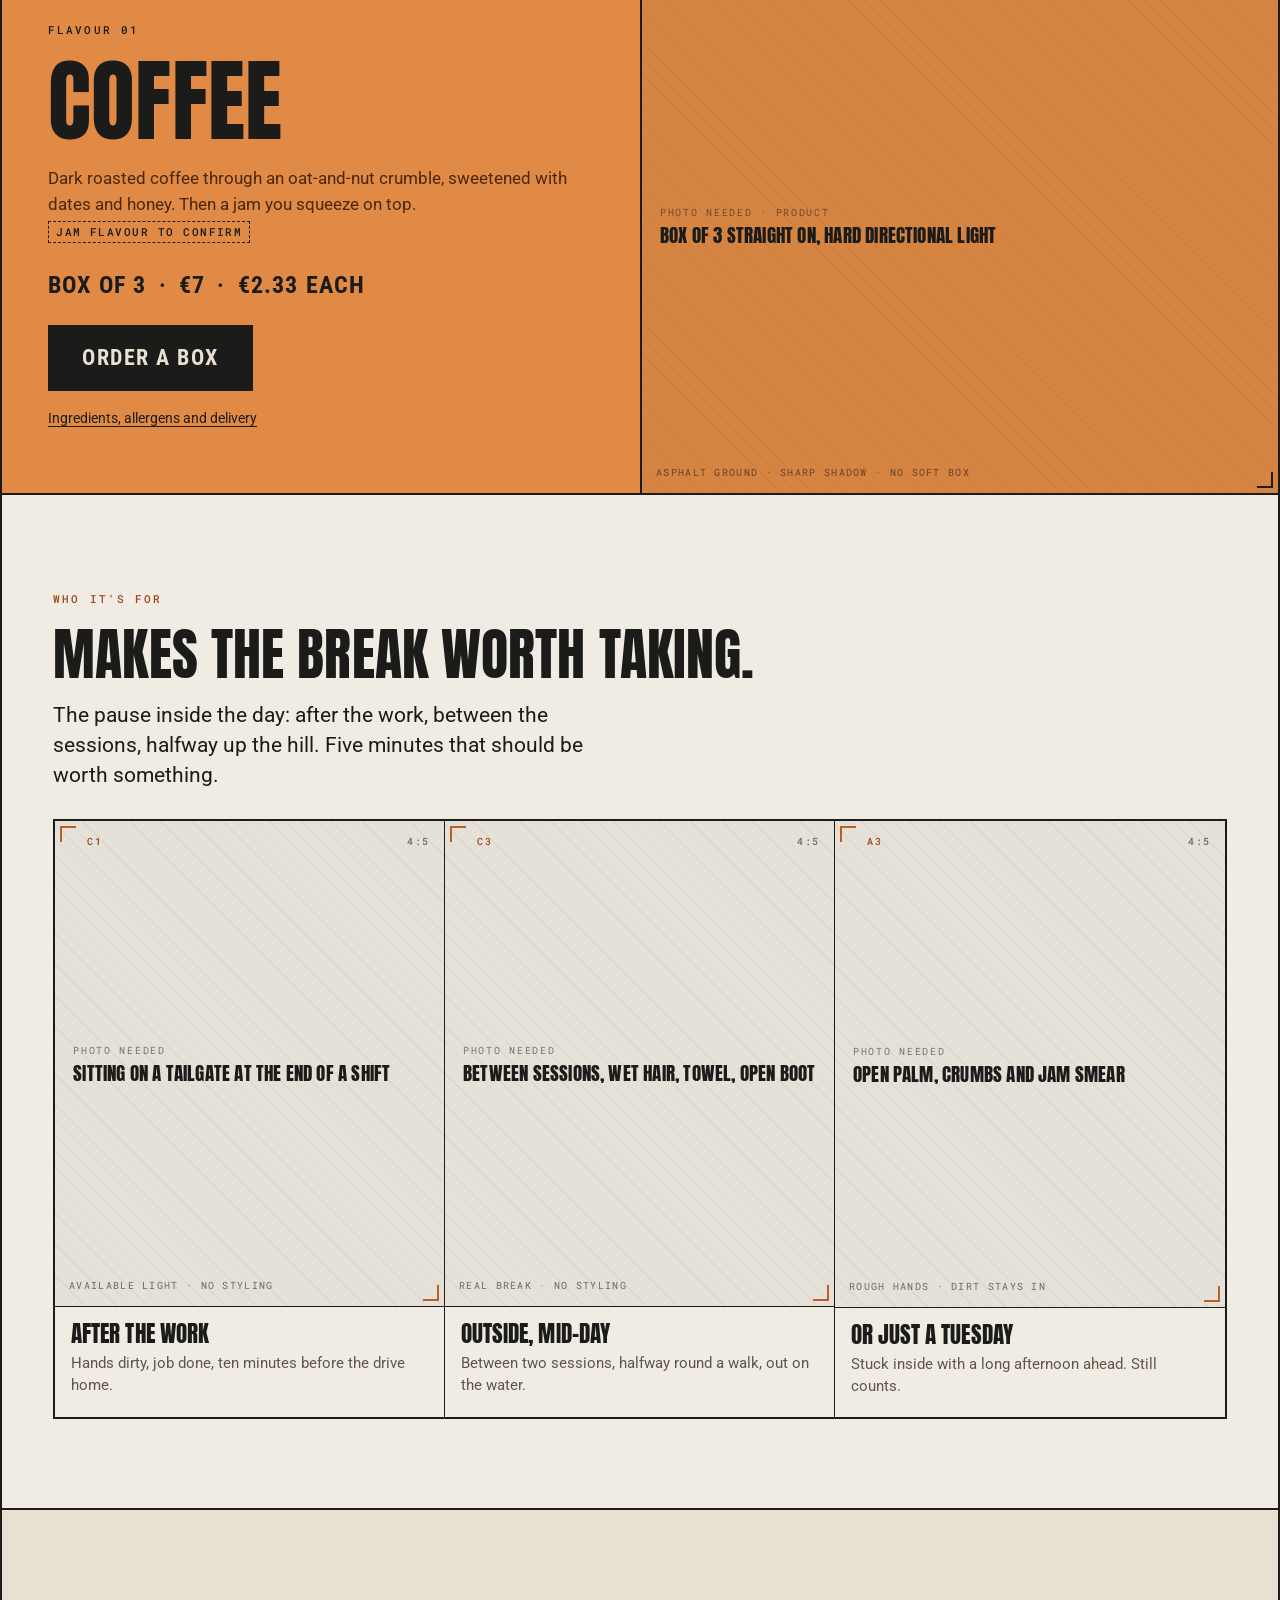
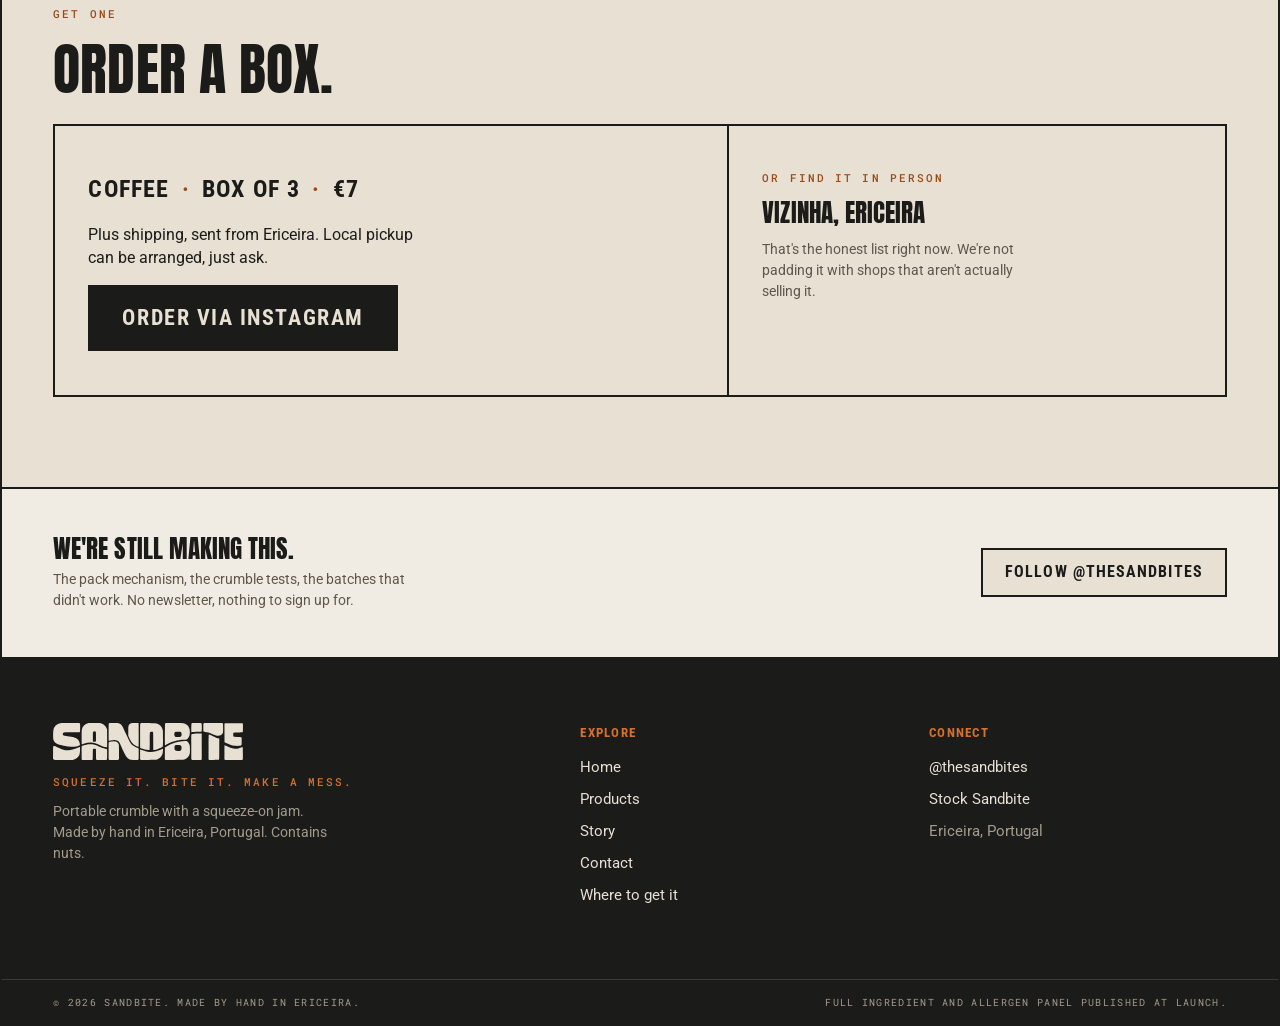
==== commit e23300c1: "Put "You decide how much..." on its own line Second sentence of the hero sub is now a block-level sp" ====
--- a/index.html
+++ b/index.html
@@ -73,7 +73,7 @@
       <div class="hero__body">
         <span class="eyebrow">Flavour 01 · Coffee</span>
         <h1 class="display t-hero hero__title hero__title--line" id="hero-title">Squeeze it. Bite it. <em>Make a mess.</em></h1>
-        <p class="hero__sub">A portable crumble with a jam you squeeze yourself. You decide how much goes on every bite.</p>
+        <p class="hero__sub">A portable crumble with a jam you squeeze yourself. <span class="line">You decide how much goes on every bite.</span></p>
         <p class="offer-line">Box of 3 <i>·</i> €7 <i>·</i> €2.33 each</p>
         <p class="small muted" style="margin-top:-6px">Sold on its own, €2.99. The box of 3 works out at €2.33 each.</p>
         <div class="btn-row">
--- a/assets/css/site.css
+++ b/assets/css/site.css
@@ -353,6 +353,8 @@
 .hero__title em { font-style: normal; color: var(--flavour); }
 .hero__sub { font-size: var(--t-s); line-height: 1.5; max-width: 46ch; color: var(--muted); }
 .hero__sub strong { color: var(--asphalt); font-weight: 500; }
+/* second sentence starts its own line, without a hard <br> to wrap around */
+.hero__sub .line { display: block; }
 .hero__meta {
   display: flex; flex-wrap: wrap; gap: 8px 26px;
   font-family: var(--f-mono); font-size: 10.5px; letter-spacing: .16em;
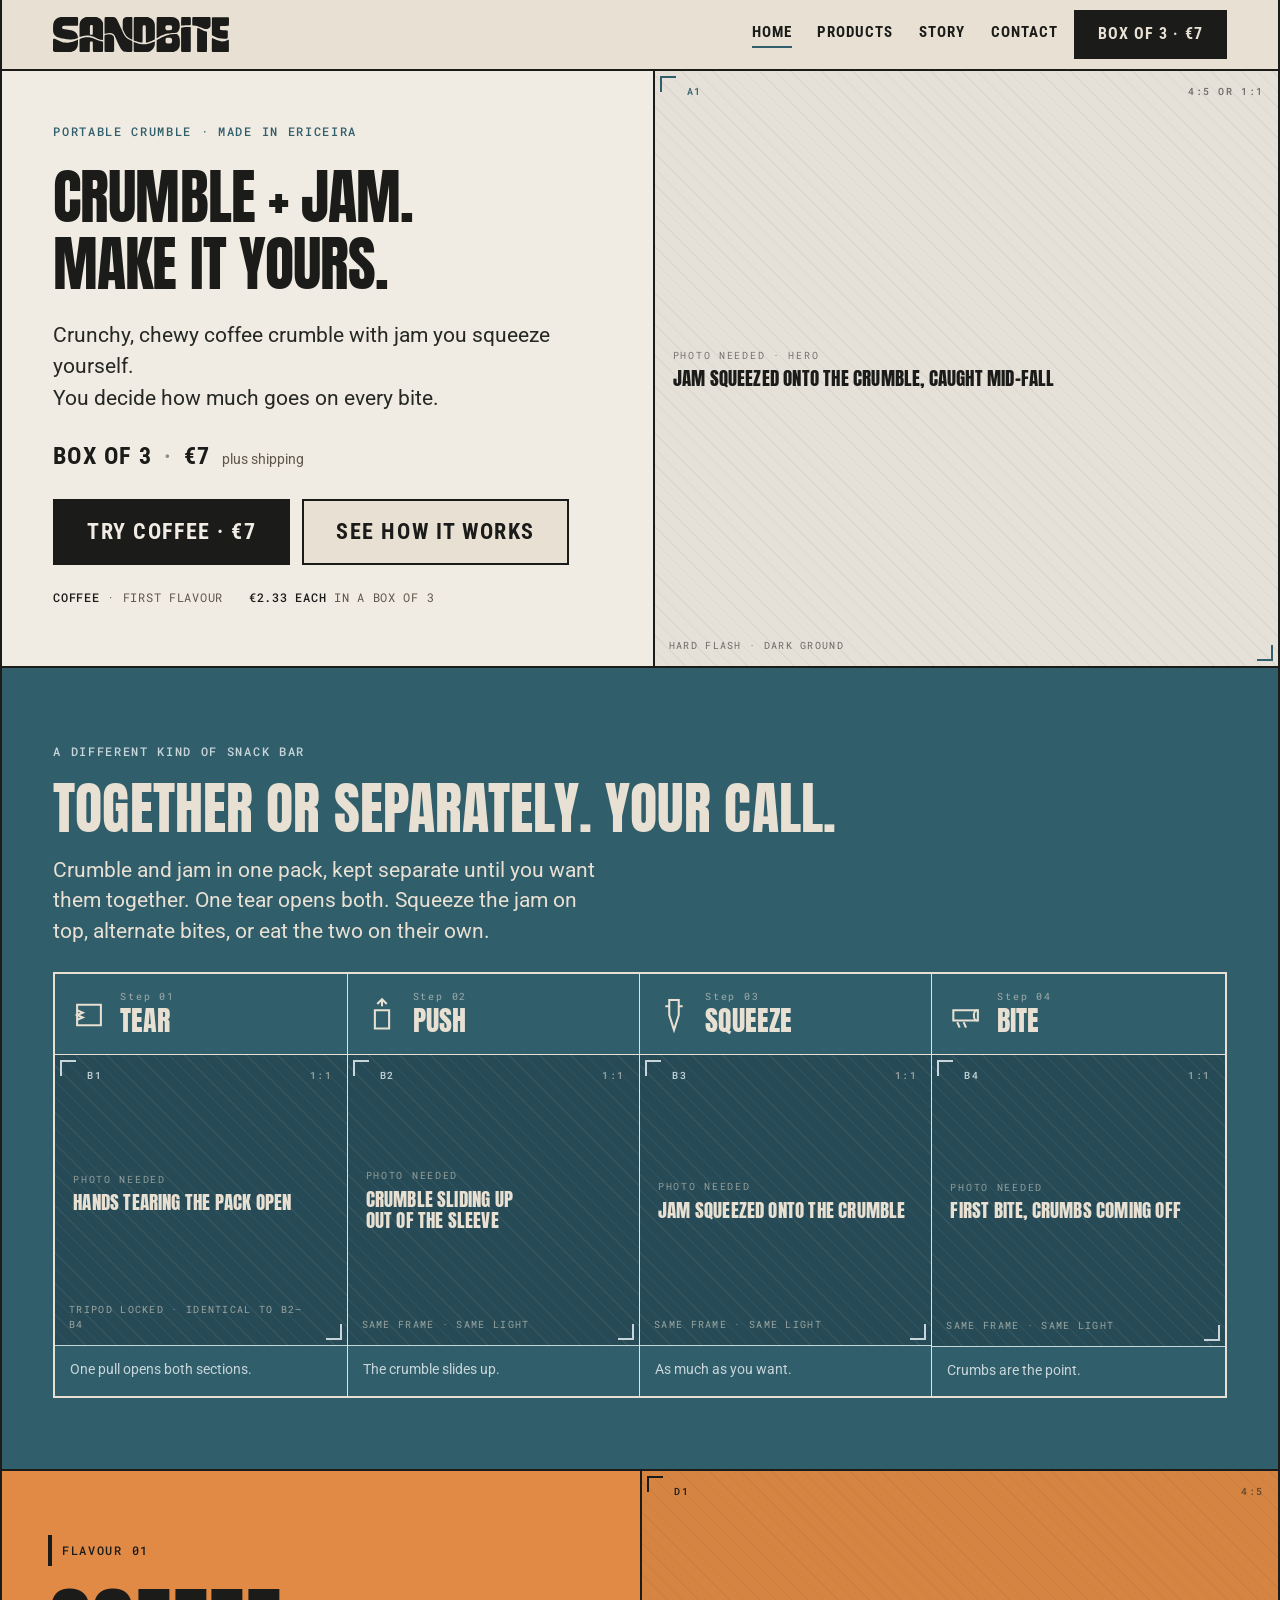
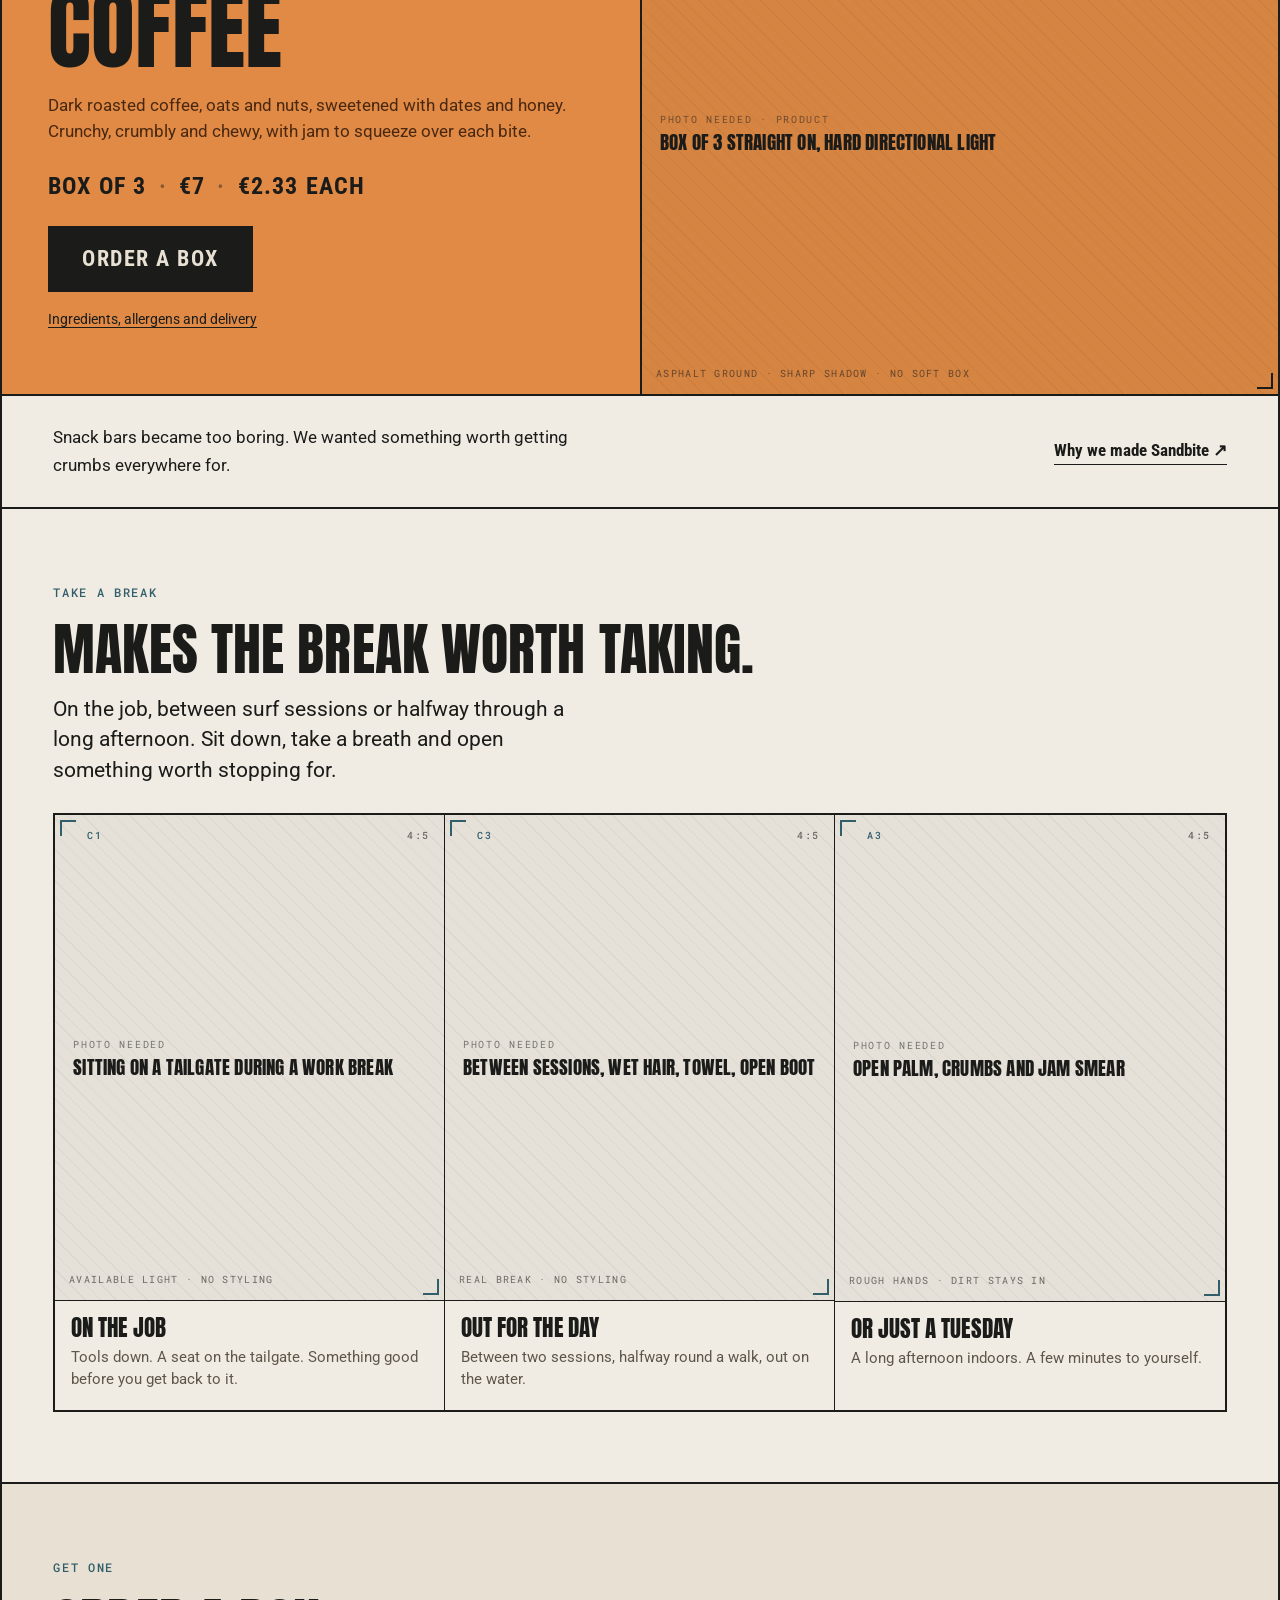
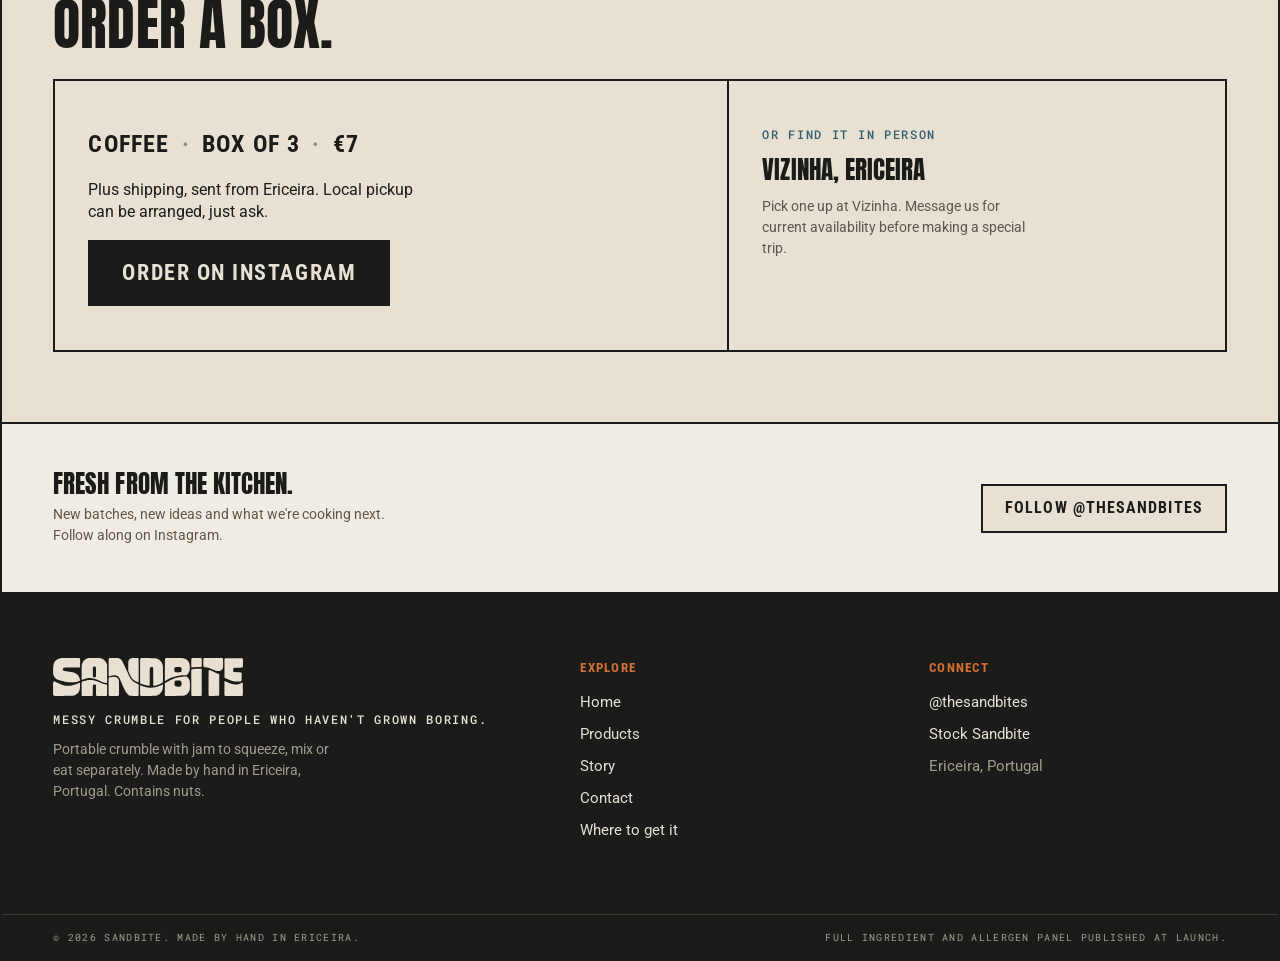
==== commit 7859e558: "Clarify crumble and jam experience and streamline the site" ====
--- a/index.html
+++ b/index.html
@@ -3,14 +3,14 @@
 <head>
 <meta charset="utf-8">
 <meta name="viewport" content="width=device-width, initial-scale=1">
-<title>Sandbite · Portable crumble. Squeeze it. Bite it. Make a mess.</title>
-<meta name="description" content="A portable crumble with a jam you squeeze yourself. Coffee is flavour 01. A box of 3 for €7 plus shipping. Made by hand in Ericeira, Portugal.">
+<title>Sandbite · Crumble + jam. Make it yours.</title>
+<meta name="description" content="Crunchy, chewy crumble with jam you squeeze yourself. Coffee is flavour 01. A box of 3 for €7 plus shipping. Made by hand in Ericeira, Portugal.">
 <link rel="canonical" href="https://sandbite.com/">
 
 <meta property="og:type" content="website">
 <meta property="og:site_name" content="Sandbite">
-<meta property="og:title" content="Sandbite · Squeeze it. Bite it. Make a mess.">
-<meta property="og:description" content="A portable crumble with a jam you squeeze yourself. For people who haven't grown boring.">
+<meta property="og:title" content="Sandbite · Crumble + jam. Make it yours.">
+<meta property="og:description" content="Crunchy, chewy crumble with jam you squeeze yourself. For people who haven't grown boring.">
 <meta property="og:url" content="https://sandbite.com/">
 <meta property="og:image" content="https://sandbite.com/assets/img/og-sandbite.png">
 <meta property="og:image:width" content="1200">
@@ -71,18 +71,17 @@
     <!-- 1. Combined hero: what it is and how to get it, beside the product -->
     <section class="hero hero--split" aria-labelledby="hero-title">
       <div class="hero__body">
-        <span class="eyebrow">Flavour 01 · Coffee</span>
-        <h1 class="display t-hero hero__title hero__title--line" id="hero-title">Squeeze it. Bite it. <em>Make a mess.</em></h1>
-        <p class="hero__sub">A portable crumble with a jam you squeeze yourself. <span class="line">You decide how much goes on every bite.</span></p>
-        <p class="offer-line">Box of 3 <i>·</i> €7 <i>·</i> €2.33 each</p>
-        <p class="small muted" style="margin-top:-6px">Sold on its own, €2.99. The box of 3 works out at €2.33 each.</p>
+        <span class="eyebrow">Portable crumble · Made in Ericeira</span>
+        <h1 class="display hero__title hero__title--product" id="hero-title"><span>Crumble + jam.</span><span>Make it yours.</span></h1>
+        <p class="hero__sub">Crunchy, chewy coffee crumble with jam you squeeze yourself. <span class="line">You decide how much goes on every bite.</span></p>
+        <p class="offer-line">Box of 3 <i>·</i> €7 <span class="offer-line__note">plus shipping</span></p>
         <div class="btn-row">
-          <a class="btn btn--fill btn--lg" href="coffee.html#buy" data-checkout-product="coffee-bag3" data-checkout-ready-label="Get a box of 3" data-checkout-fallback-label="Get a box of 3">Get a box of 3</a>
-          <a class="btn btn--outline btn--lg" href="#how">Crumble + jam</a>
+          <a class="btn btn--fill btn--lg" href="coffee.html#buy" data-checkout-product="coffee-bag3" data-checkout-ready-label="Get a box of 3" data-checkout-fallback-label="Try Coffee · €7">Try Coffee · €7</a>
+          <a class="btn btn--outline btn--lg" href="#how">See how it works</a>
         </div>
         <p class="hero__meta">
-          <span>Made by hand · <b>Ericeira, PT</b></span>
-          <span>Plus <b>shipping</b></span>
+          <span><b>Coffee</b> · First flavour</span>
+          <span><b>€2.33 each</b> in a box of 3</span>
         </p>
       </div>
       <div class="hero__media">
@@ -97,20 +96,12 @@
       </div>
     </section>
 
-    <!-- 2. Short interruption -->
-    <section class="shout" aria-labelledby="why-title">
-      <div class="shout__inner">
-        <h2 class="display" id="why-title">Snack bars became too boring.</h2>
-        <p>Adults are still big kids. Growing up is not a reason to lose the fun bit.</p>
-      </div>
-    </section>
-
-    <!-- 3. The format -->
+    <!-- The product difference, followed by the eating sequence -->
     <section class="band band--blue on-dark" id="how" aria-labelledby="how-title">
       <div class="band__inner">
-        <span class="eyebrow">The format</span>
-        <h2 class="display t-xl" id="how-title" style="margin:14px 0 18px">Crumble + jam. Together or separately.</h2>
-        <p class="lede" style="margin-bottom:30px">One tear opens both. Squeeze the jam on top, alternate bites, or eat the two on their own. Tear, push, squeeze, bite.</p>
+        <span class="eyebrow">A different kind of snack bar</span>
+        <h2 class="display t-xl" id="how-title" style="margin:14px 0 18px">Together or separately. Your call.</h2>
+        <p class="lede" style="margin-bottom:26px">Crumble and jam in one pack, kept separate until you want them together. One tear opens both. Squeeze the jam on top, alternate bites, or eat the two on their own.</p>
 
         <div class="ritual">
           <div class="ritual__step">
@@ -168,11 +159,9 @@
     <!-- 4. Coffee: the offer -->
     <section class="split split--flavour" id="coffee" aria-labelledby="coffee-title">
       <div class="split__pad">
-        <span class="eyebrow">Flavour 01</span>
+        <span class="eyebrow flavour-label">Flavour 01</span>
         <h2 class="display t-hero" id="coffee-title">Coffee</h2>
-        <p class="body muted">Dark roasted coffee through an oat-and-nut crumble, sweetened with dates and honey. Then a jam you squeeze on top.
-          <!-- TODO: name the jam flavour here once it is decided; do not ship the marker -->
-          <span class="tbc">jam flavour to confirm</span>
+        <p class="body muted">Dark roasted coffee, oats and nuts, sweetened with dates and honey. Crunchy, crumbly and chewy, with jam to squeeze over each bite.
         </p>
         <p class="offer-line" style="margin-top:4px">Box of 3 <i>·</i> €7 <i>·</i> €2.33 each</p>
         <div class="btn-row" style="margin-top:4px">
@@ -192,23 +181,25 @@
       </div>
     </section>
 
-    <!-- 5. The break -->
+    <div class="belief-note"><p>Snack bars became too boring. We wanted something worth getting crumbs everywhere for.</p><a href="story.html">Why we made Sandbite <span aria-hidden="true">↗</span></a></div>
+
+    <!-- The shared occasion -->
     <section class="band" aria-labelledby="break-title">
       <div class="band__inner">
-        <span class="eyebrow">Who it's for</span>
+        <span class="eyebrow">Take a break</span>
         <h2 class="display t-xl" id="break-title" style="margin:14px 0 16px">Makes the break worth taking.</h2>
-        <p class="lede" style="margin-bottom:28px">The pause inside the day: after the work, between the sessions, halfway up the hill. Five minutes that should be worth something.</p>
+        <p class="lede" style="margin-bottom:28px">On the job, between surf sessions or halfway through a long afternoon. Sit down, take a breath and open something worth stopping for.</p>
 
         <div class="break-grid">
           <div class="break-cell">
             <figure class="shot shot--ratio-45">
               <div class="shot__top"><span class="shot__id">C1</span><span class="shot__ratio">4:5</span></div>
-              <figcaption class="shot__body"><span class="shot__label">Photo needed</span><span class="shot__brief">Sitting on a tailgate at the end of a shift</span></figcaption>
+              <figcaption class="shot__body"><span class="shot__label">Photo needed</span><span class="shot__brief">Sitting on a tailgate during a work break</span></figcaption>
               <p class="shot__note">Available light · no styling</p>
             </figure>
             <div class="break-cell__cap">
-              <h3 class="display">After the work</h3>
-              <p>Hands dirty, job done, ten minutes before the drive home.</p>
+              <h3 class="display">On the job</h3>
+              <p>Tools down. A seat on the tailgate. Something good before you get back to it.</p>
             </div>
           </div>
           <div class="break-cell">
@@ -218,7 +209,7 @@
               <p class="shot__note">Real break · no styling</p>
             </figure>
             <div class="break-cell__cap">
-              <h3 class="display">Outside, mid-day</h3>
+              <h3 class="display">Out for the day</h3>
               <p>Between two sessions, halfway round a walk, out on the water.</p>
             </div>
           </div>
@@ -230,7 +221,7 @@
             </figure>
             <div class="break-cell__cap">
               <h3 class="display">Or just a Tuesday</h3>
-              <p>Stuck inside with a long afternoon ahead. Still counts.</p>
+              <p>A long afternoon indoors. A few minutes to yourself.</p>
             </div>
           </div>
         </div>
@@ -247,12 +238,12 @@
           <div class="order-band__main">
             <p class="offer-line">Coffee <i>·</i> Box of 3 <i>·</i> €7</p>
             <p style="font-size:15.5px;line-height:1.45;max-width:38ch">Plus shipping, sent from Ericeira. Local pickup can be arranged, just ask.</p>
-            <a class="btn btn--ink btn--lg" href="coffee.html#buy" data-checkout-product="coffee-bag3" data-checkout-ready-label="Order now" data-checkout-fallback-label="Order via Instagram">Order via Instagram</a>
+            <a class="btn btn--ink btn--lg" href="https://instagram.com/thesandbites" target="_blank" rel="noopener" data-checkout-product="coffee-bag3" data-checkout-ready-label="Order now" data-checkout-fallback-label="Order on Instagram">Order on Instagram</a>
           </div>
           <div class="order-band__side">
             <span class="eyebrow">Or find it in person</span>
             <h3 class="display t-m">Vizinha, Ericeira</h3>
-            <p class="small muted" style="max-width:34ch">That's the honest list right now. We're not padding it with shops that aren't actually selling it.</p>
+            <p class="small muted" style="max-width:34ch">Pick one up at Vizinha. Message us for current availability before making a special trip.</p>
           </div>
         </div>
       </div>
@@ -262,8 +253,8 @@
     <section class="band" style="padding-block:clamp(30px,3.6vw,48px)" aria-labelledby="follow-title">
       <div class="band__inner" style="display:flex;flex-wrap:wrap;align-items:center;gap:18px 30px;justify-content:space-between">
         <div>
-          <h2 class="display t-m" id="follow-title">We're still making this.</h2>
-          <p class="small muted" style="max-width:44ch;margin-top:6px">The pack mechanism, the crumble tests, the batches that didn't work. No newsletter, nothing to sign up for.</p>
+          <h2 class="display t-m" id="follow-title">Fresh from the kitchen.</h2>
+          <p class="small muted" style="max-width:44ch;margin-top:6px">New batches, new ideas and what we're cooking next. Follow along on Instagram.</p>
         </div>
         <a class="btn btn--outline" href="https://instagram.com/thesandbites" rel="me noopener" target="_blank">Follow @thesandbites</a>
       </div>
@@ -273,8 +264,8 @@
   <footer class="site-footer">
     <div>
       <img class="footer__logo" src="assets/img/sandbite-wordmark-canvas.svg" alt="Sandbite" width="9814" height="1945" loading="lazy" decoding="async">
-      <p class="eyebrow eyebrow--dark" style="margin:14px 0 10px">Squeeze it. Bite it. Make a mess.</p>
-      <p class="small muted" style="max-width:36ch">Portable crumble with a squeeze-on jam. Made by hand in Ericeira, Portugal. Contains nuts.</p>
+      <p class="eyebrow eyebrow--dark" style="margin:14px 0 10px">Messy crumble for people who haven't grown boring.</p>
+      <p class="small muted" style="max-width:36ch">Portable crumble with jam to squeeze, mix or eat separately. Made by hand in Ericeira, Portugal. Contains nuts.</p>
     </div>
     <div>
       <h4>Explore</h4>
--- a/assets/css/site.css
+++ b/assets/css/site.css
@@ -339,8 +339,7 @@
 }
 .hero--split .hero__body { justify-content: center; }
 
-/* One line, sized to fit the column it sits in */
-.hero__title--line { font-size: clamp(25px, 3.35vw, 52px); text-wrap: nowrap; }
+
 
 .hero__body {
   padding: clamp(30px, 4vw, 58px) var(--pad-x) clamp(36px, 4.6vw, 66px);
@@ -564,6 +563,7 @@
   background: var(--asphalt); color: var(--canvas);
   border-top: 3px solid var(--flavour); padding: 10px 14px;
 }
+body.has-mobile-buy.is-ordering .mobile-buy-bar { display: none; }
 .mobile-buy-bar__info { display: flex; flex-direction: column; line-height: 1.15; }
 .mobile-buy-bar__info strong { font-family: var(--f-display); font-weight: 400; text-transform: uppercase; font-size: 17px; line-height: 1.15; }
 .mobile-buy-bar__info span { font-family: var(--f-mono); font-size: 10.5px; letter-spacing: .13em; color: var(--muted-dark); }
@@ -607,6 +607,149 @@
   border-top: 1px solid var(--hair-dark); padding: 15px var(--pad-x);
   display: flex; flex-wrap: wrap; gap: 7px 26px; justify-content: space-between;
   font-family: var(--f-mono); font-size: 10px; letter-spacing: .13em; text-transform: uppercase;
+}
+
+/* ---------- Reveal (progressive enhancement only) ---------- */
+.js-reveal [data-reveal] { opacity: 0; transform: translateY(12px); transition: opacity .45s ease, transform .45s ease; }
+.js-reveal [data-reveal].is-visible { opacity: 1; transform: none; }
+
+/* ---------- Responsive ---------- */
+@media (max-width: 1080px) {
+  .ritual { grid-template-columns: repeat(2, 1fr); }
+  .ritual__step:nth-child(2) { border-right: 0; }
+  .ritual__step:nth-child(-n+2) { border-bottom: 1px solid currentColor; }
+  .row-item { grid-template-columns: minmax(70px, .4fr) 1fr; }
+  .row-item__p { grid-column: 2; }
+  .rows--across .row-item__p { grid-column: auto; }
+}
+
+@media (max-width: 880px) {
+  .hero--split { grid-template-columns: 1fr; }
+  .hero--split .hero__media {
+    order: -1;
+    border-left: 0;
+    border-bottom: var(--rule) solid var(--asphalt);
+    aspect-ratio: 4 / 3;
+  }
+  .hero__title--line { text-wrap: balance; }
+  .order-band { grid-template-columns: 1fr; }
+  .order-band__side { border-left: 0; border-top: var(--rule) solid var(--asphalt); }
+
+  .nav-toggle { display: inline-flex; }
+  .header__cta { display: none; }
+  .nav {
+    display: none; position: absolute; top: 100%; left: 0; right: 0;
+    background: var(--canvas); border-bottom: var(--rule) solid var(--asphalt);
+    flex-direction: column; align-items: stretch; gap: 0;
+    padding: 6px var(--pad-x) 18px;
+  }
+  .nav[data-open="true"] { display: flex; }
+  .nav a { padding: 13px 0; border-bottom: 1px solid var(--hair); font-size: 18px; }
+  .nav .btn { display: inline-flex; margin-top: 14px; }
+
+  .hero__media { aspect-ratio: 4 / 3; }
+  .split { grid-template-columns: 1fr; }
+  .split__media { border-left: 0; border-top: var(--rule) solid var(--asphalt); }
+  .split--ink .split__media, .split--blue .split__media { border-top-color: var(--canvas); }
+  .split--flavour .split__media { border-top-color: var(--asphalt); }
+  .site-footer { grid-template-columns: 1fr 1fr; }
+}
+
+@media (max-width: 620px) {
+  /* two-by-two, not four stacked screens */
+  .ritual__head { flex-direction: column; align-items: flex-start; gap: 5px; padding: 11px 12px 9px; }
+  .ritual__icon { width: 25px; height: 25px; }
+  .ritual__name { font-size: 17px; }
+  .ritual__copy { padding: 10px 12px 13px; font-size: 12.5px; }
+  .ritual .shot { min-height: 96px; padding: 9px 10px; }
+  .ritual .shot__note { display: none; }
+  .ritual .shot__brief { font-size: 12.5px; }
+  .ritual .shot__top { font-size: 9px; padding-left: 15px; }
+  .row-item { grid-template-columns: 1fr; gap: 10px; }
+  .row-item__p { grid-column: 1; }
+  .rows--across .row-item { border-right: 0; border-bottom: 1px solid currentColor; }
+  .rows--across .row-item:last-child { border-bottom: 0; }
+  .callout { grid-template-columns: 1fr; gap: 12px; }
+  .callout__tag { justify-self: start; }
+  .buy-option { border-right: 0; border-bottom: 1px solid currentColor; }
+  .break-cell { border-right: 0; border-bottom: 1px solid var(--asphalt); }
+  .break-cell:last-child { border-bottom: 0; }
+  .ritual-mini__step { border-right: 0; border-bottom: 1px solid currentColor; }
+  .ritual-mini__step:last-child { border-bottom: 0; }
+  .site-footer { grid-template-columns: 1fr; }
+  .strip .shot { border-right: 0; border-bottom: var(--rule) solid var(--asphalt); }
+  .strip .shot:last-child { border-bottom: 0; }
+  .stamp-badge--float { position: static; display: inline-flex; margin-top: 14px; }
+}
+
+@media (prefers-reduced-motion: reduce) {
+  html { scroll-behavior: auto; }
+  *, *::before, *::after { animation: none !important; transition: none !important; }
+  .js-reveal [data-reveal] { opacity: 1; transform: none; }
+}
+
+@media print {
+  .site-header, .mobile-buy-bar, .nav-toggle { display: none !important; }
+  .page { border: 0; }
+  .band, .split { break-inside: avoid; }
+}
+
+/* Final content hierarchy: monochrome foundation, blue support, Coffee accent. */
+:root { --pad-y: clamp(44px, 5.5vw, 80px); }
+.eyebrow { color: var(--chore); font-size: 12px; letter-spacing: .14em; }
+.eyebrow--dark, .site-footer .eyebrow { color: var(--canvas); }
+.hero__title em { color: inherit; }
+.hero__title--product { font-size: clamp(38px, 4.7vw, 72px); line-height: 1.1; text-wrap: initial; letter-spacing: -.015em; }
+.hero__title--product span { display: block; }
+.hero__body { gap: 23px; }
+.hero__meta { font-size: 12px; letter-spacing: .06em; }
+.hero__meta b { color: var(--asphalt); }
+.hero__sub { color: var(--asphalt-soft); }
+.offer-line i { color: currentColor; opacity: .45; }
+.offer-line__note { font-family: var(--f-body); font-size: 14px; font-weight: 400; text-transform: none; letter-spacing: 0; color: var(--muted); }
+.btn--fill { background: var(--asphalt); border-color: var(--asphalt); color: var(--paper); }
+.btn--fill:hover, .btn--ink:hover { background: var(--chore-deep); border-color: var(--chore-deep); color: var(--paper); }
+.on-dark .btn--fill { background: var(--canvas); color: var(--asphalt); border-color: var(--canvas); }
+.on-dark .btn--fill:hover { background: var(--paper); border-color: var(--paper); }
+.nav a:hover, .nav a[aria-current] { border-bottom-color: var(--chore); }
+.ritual__icon, .ritual-mini__step svg { color: var(--chore); }
+.shot::before, .shot::after { border-color: var(--chore); }
+.shot__id { color: var(--chore); }
+.on-dark .shot::before, .on-dark .shot::after { border-color: var(--muted-blue); }
+.on-dark .shot__id { color: var(--muted-blue); }
+.flavour-label { padding: 6px 10px; border-left: 4px solid var(--flavour); color: var(--asphalt); }
+.split--blue .flavour-label { border-color: var(--flavour-pale); color: var(--canvas); }
+.belief-note { display: flex; justify-content: space-between; align-items: center; flex-wrap: wrap; gap: 16px 30px; padding: 28px var(--pad-x); border-bottom: 2px solid var(--asphalt); }
+.belief-note p { max-width: 54ch; font-size: 17px; }
+.belief-note a { font-family: var(--f-ui); font-weight: 700; border-bottom: 1px solid currentColor; }
+.product-details .band__inner { max-width: 960px; }
+.product-details h2 { margin: 14px 0 30px; }
+.details-list { border-top: 2px solid var(--asphalt); }
+.details-list details { border-bottom: 1px solid var(--hair); }
+.details-list summary { cursor: pointer; padding: 20px 34px 20px 0; font-family: var(--f-ui); font-weight: 700; font-size: 20px; position: relative; list-style: none; }
+.details-list summary::-webkit-details-marker { display: none; }
+.details-list summary::after { content: '+'; position: absolute; right: 4px; top: 16px; font-size: 26px; font-weight: 400; }
+.details-list details[open] summary::after { content: '−'; }
+.details-copy { max-width: 68ch; padding-bottom: 23px; }
+.details-copy p + p { margin-top: 12px; }
+.story-rows .row-item { grid-template-columns: 1fr 1.3fr; gap: 35px; }
+.story-rows .row-item__p { grid-column: auto; }
+.story-close .band__inner { display: flex; flex-direction: column; align-items: flex-start; gap: 24px; }
+@media (max-width: 880px) {
+  .hero--split .hero__media { aspect-ratio: 16 / 9; }
+  .hero__title--product { font-size: clamp(38px, 8vw, 62px); }
+  .hero__body { gap: 19px; }
+}
+@media (max-width: 620px) {
+  .hero--split .hero__body { padding-block: 27px 32px; }
+  .hero__title--product { font-size: clamp(36px, 9vw, 50px); }
+  .hero__body .btn-row { width: 100%; }
+  .hero__body .btn--lg { padding: 16px 19px; font-size: 17px; }
+  .hero__body .btn--outline { background: transparent; border-color: transparent; text-decoration: underline; padding-inline: 0; }
+  .hero__body .btn--outline:hover { color: var(--chore); }
+  .ritual__copy, .ritual-mini__step span { font-size: 14px; }
+  .break-cell .shot { aspect-ratio: 3 / 2; min-height: 180px; }
+  .story-rows .row-item { grid-template-columns: 1fr; gap: 12px; }
 }
 
 /* =========================================================================
@@ -643,89 +786,5 @@
 .band--blue .tbc, .split--blue .tbc { color: var(--canvas); border-color: var(--muted-blue); }
 .band--ink .tbc, .split--ink .tbc, .on-dark .tbc { color: var(--canvas); border-color: var(--flavour-lift); }
 .band--flavour .tbc, .split--flavour .tbc { color: var(--asphalt); border-color: var(--asphalt); }
-
-
-/* ---------- Reveal (progressive enhancement only) ---------- */
-.js-reveal [data-reveal] { opacity: 0; transform: translateY(12px); transition: opacity .45s ease, transform .45s ease; }
-.js-reveal [data-reveal].is-visible { opacity: 1; transform: none; }
-
-/* ---------- Responsive ---------- */
-@media (max-width: 1080px) {
-  .ritual { grid-template-columns: repeat(2, 1fr); }
-  .ritual__step:nth-child(2) { border-right: 0; }
-  .ritual__step:nth-child(-n+2) { border-bottom: 1px solid currentColor; }
-  .row-item { grid-template-columns: minmax(70px, .4fr) 1fr; }
-  .row-item__p { grid-column: 2; }
-  .rows--across .row-item__p { grid-column: auto; }
-}
-
-@media (max-width: 880px) {
-  .hero--split { grid-template-columns: 1fr; }
-  .hero--split .hero__media {
-    order: -1;
-    border-left: 0;
-    border-bottom: var(--rule) solid var(--asphalt);
-    aspect-ratio: 4 / 3;
-  }
-  .hero__title--line { text-wrap: balance; }
-  .order-band { grid-template-columns: 1fr; }
-  .order-band__side { border-left: 0; border-top: var(--rule) solid var(--asphalt); }
-
-  .nav-toggle { display: inline-flex; }
-  .header__cta { display: none; }
-  .nav {
-    display: none; position: absolute; top: 100%; left: 0; right: 0;
-    background: var(--canvas); border-bottom: var(--rule) solid var(--asphalt);
-    flex-direction: column; align-items: stretch; gap: 0;
-    padding: 6px var(--pad-x) 18px;
-  }
-  .nav[data-open="true"] { display: flex; }
-  .nav a { padding: 13px 0; border-bottom: 1px solid var(--hair); font-size: 18px; }
-  .nav .btn { display: inline-flex; margin-top: 14px; }
-
-  .hero__media { aspect-ratio: 4 / 3; }
-  .split { grid-template-columns: 1fr; }
-  .split__media { border-left: 0; border-top: var(--rule) solid var(--asphalt); }
-  .split--ink .split__media, .split--blue .split__media { border-top-color: var(--canvas); }
-  .split--flavour .split__media { border-top-color: var(--asphalt); }
-  .site-footer { grid-template-columns: 1fr 1fr; }
-}
-
-@media (max-width: 620px) {
-  /* two-by-two, not four stacked screens */
-  .ritual__head { flex-direction: column; align-items: flex-start; gap: 5px; padding: 11px 12px 9px; }
-  .ritual__icon { width: 25px; height: 25px; }
-  .ritual__name { font-size: 17px; }
-  .ritual__copy { padding: 10px 12px 13px; font-size: 12.5px; }
-  .ritual .shot { min-height: 96px; padding: 9px 10px; }
-  .ritual .shot__note { display: none; }
-  .ritual .shot__brief { font-size: 12.5px; }
-  .ritual .shot__top { font-size: 9px; padding-left: 15px; }
-  .row-item { grid-template-columns: 1fr; gap: 10px; }
-  .row-item__p { grid-column: 1; }
-  .rows--across .row-item { border-right: 0; border-bottom: 1px solid currentColor; }
-  .rows--across .row-item:last-child { border-bottom: 0; }
-  .callout { grid-template-columns: 1fr; gap: 12px; }
-  .callout__tag { justify-self: start; }
-  .buy-option { border-right: 0; border-bottom: 1px solid currentColor; }
-  .break-cell { border-right: 0; border-bottom: 1px solid var(--asphalt); }
-  .break-cell:last-child { border-bottom: 0; }
-  .ritual-mini__step { border-right: 0; border-bottom: 1px solid currentColor; }
-  .ritual-mini__step:last-child { border-bottom: 0; }
-  .site-footer { grid-template-columns: 1fr; }
-  .strip .shot { border-right: 0; border-bottom: var(--rule) solid var(--asphalt); }
-  .strip .shot:last-child { border-bottom: 0; }
-  .stamp-badge--float { position: static; display: inline-flex; margin-top: 14px; }
-}
-
-@media (prefers-reduced-motion: reduce) {
-  html { scroll-behavior: auto; }
-  *, *::before, *::after { animation: none !important; transition: none !important; }
-  .js-reveal [data-reveal] { opacity: 1; transform: none; }
-}
-
-@media print {
-  .site-header, .mobile-buy-bar, .nav-toggle { display: none !important; }
-  .page { border: 0; }
-  .band, .split { break-inside: avoid; }
-}
+.on-dark .ritual__icon, .on-dark .ritual-mini__step svg { color: var(--canvas); }
+.split--flavour .flavour-label { border-left-color: var(--asphalt); }
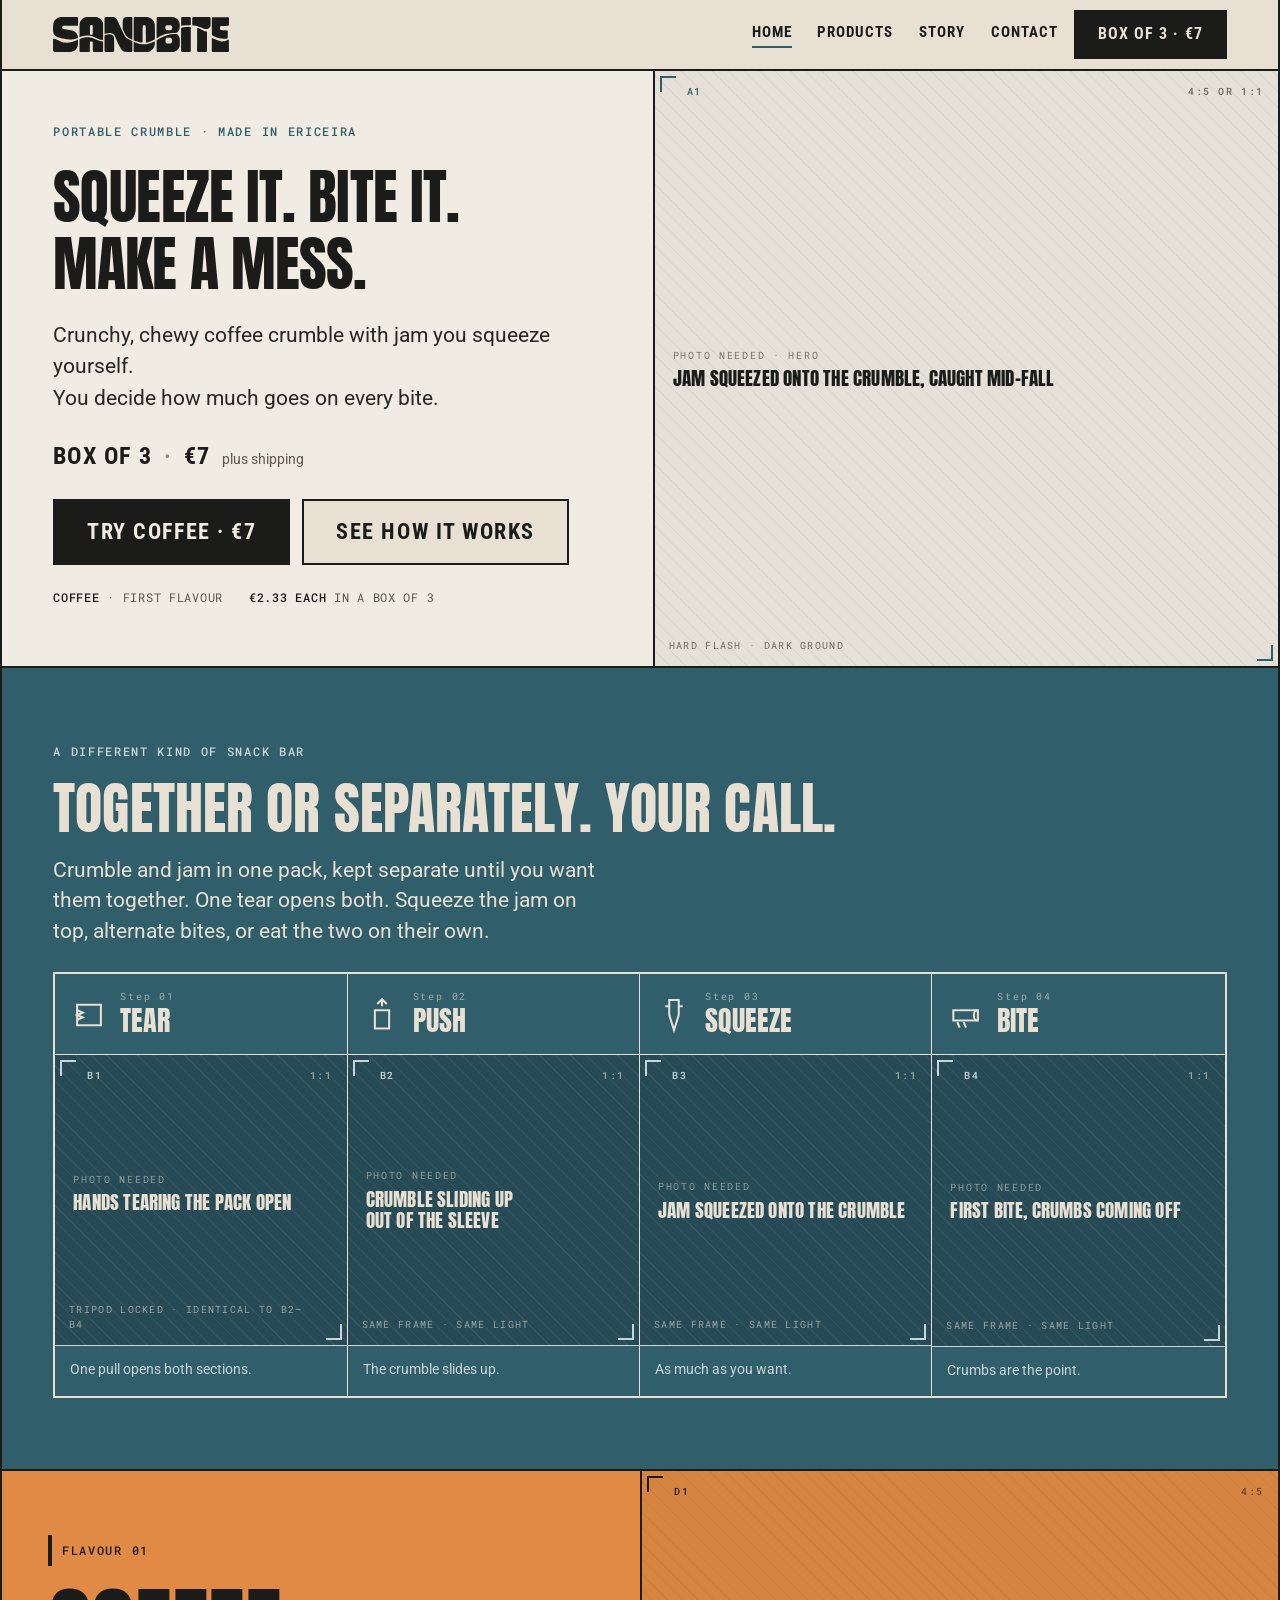
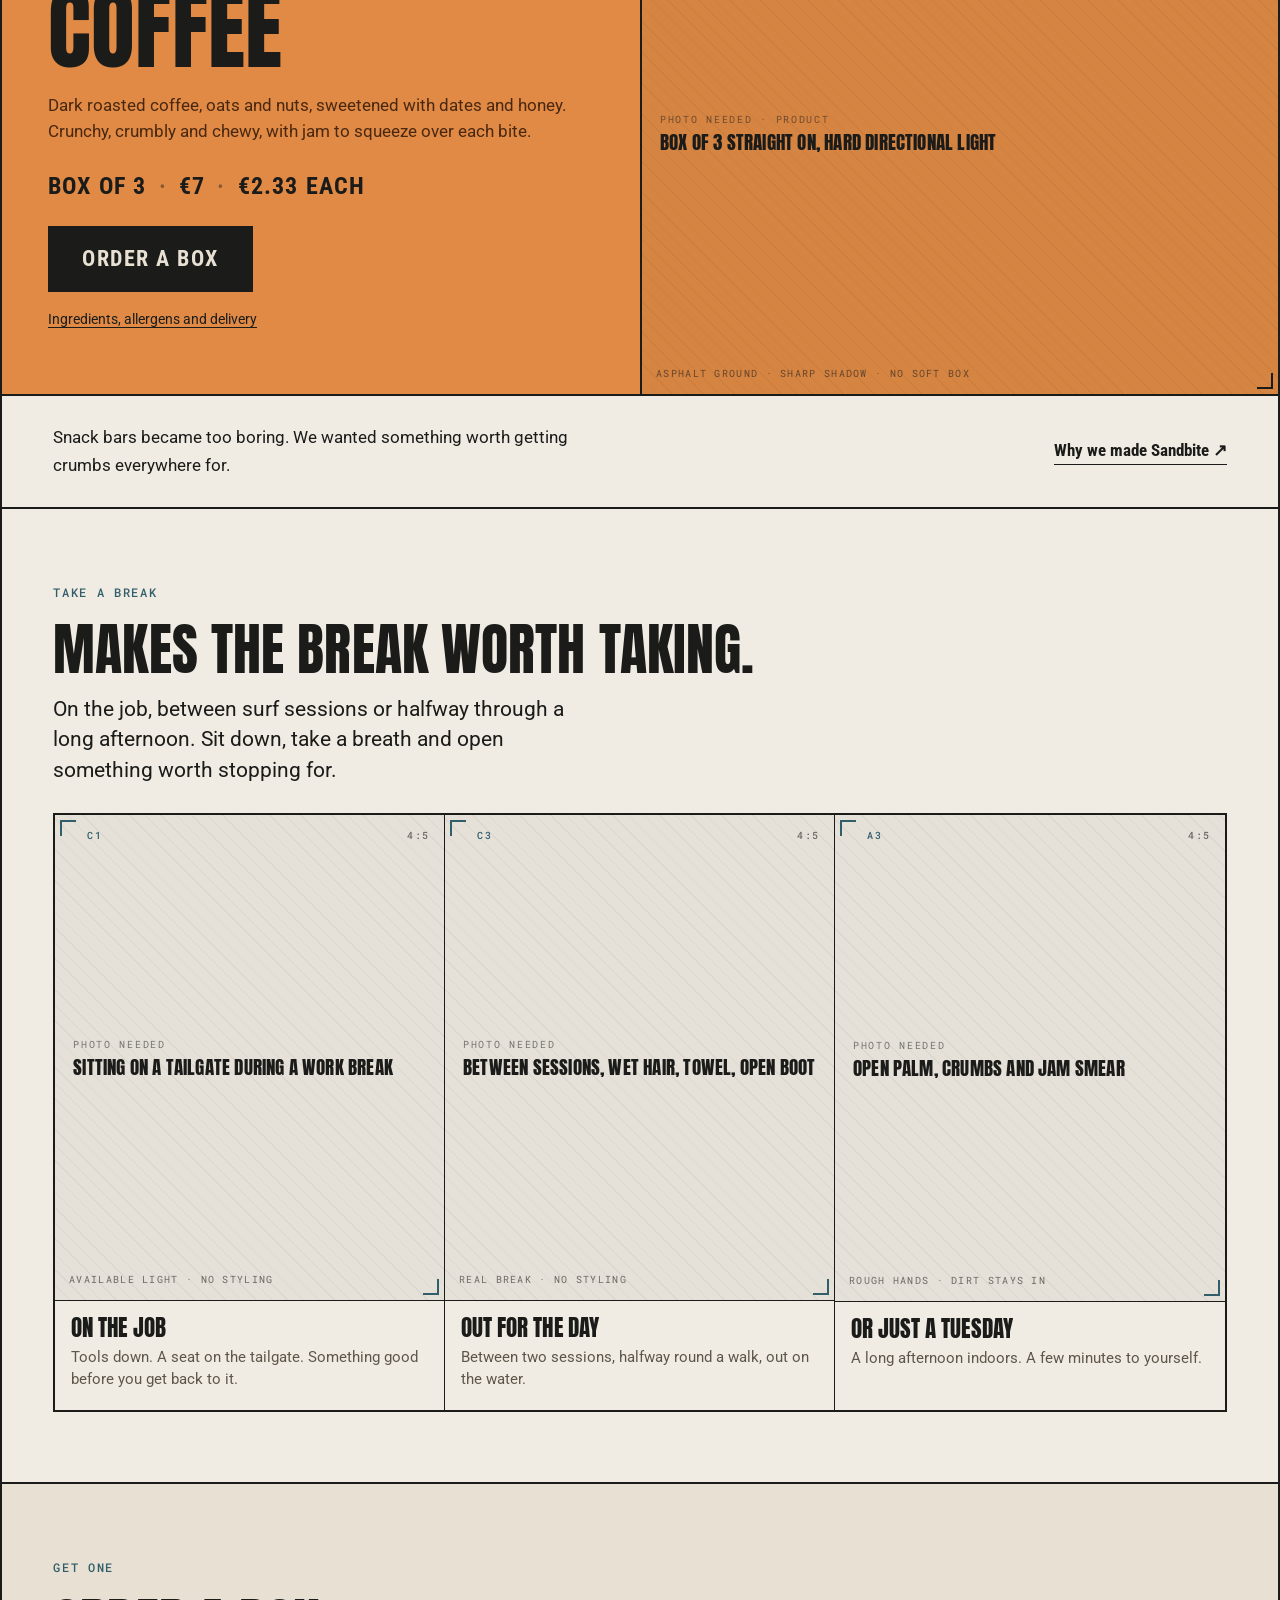
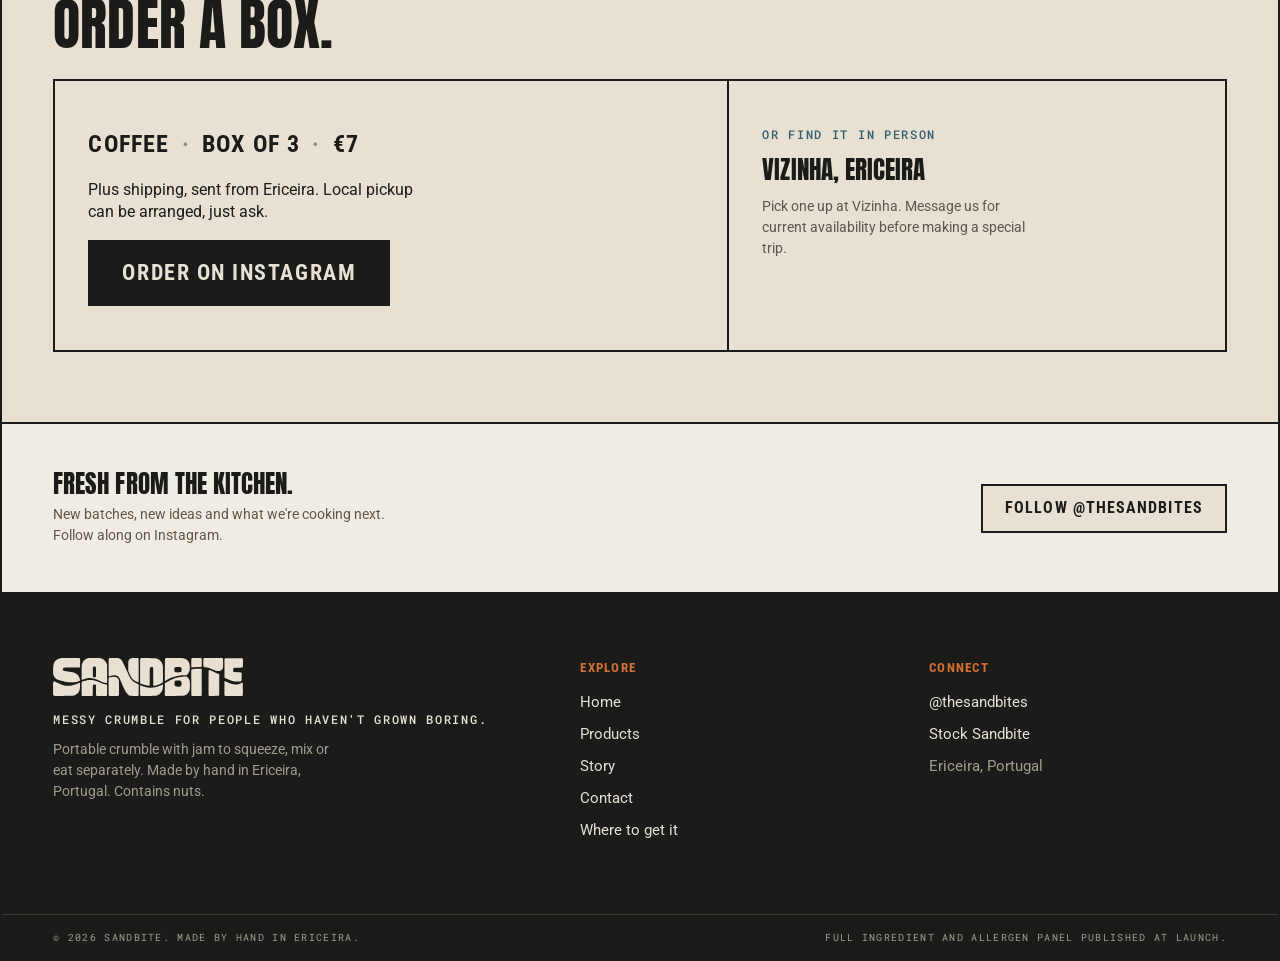
==== commit 73bb071b: "Restore the previous homepage hero title" ====
--- a/index.html
+++ b/index.html
@@ -3,13 +3,13 @@
 <head>
 <meta charset="utf-8">
 <meta name="viewport" content="width=device-width, initial-scale=1">
-<title>Sandbite · Crumble + jam. Make it yours.</title>
+<title>Sandbite · Squeeze it. Bite it. Make a mess.</title>
 <meta name="description" content="Crunchy, chewy crumble with jam you squeeze yourself. Coffee is flavour 01. A box of 3 for €7 plus shipping. Made by hand in Ericeira, Portugal.">
 <link rel="canonical" href="https://sandbite.com/">
 
 <meta property="og:type" content="website">
 <meta property="og:site_name" content="Sandbite">
-<meta property="og:title" content="Sandbite · Crumble + jam. Make it yours.">
+<meta property="og:title" content="Sandbite · Squeeze it. Bite it. Make a mess.">
 <meta property="og:description" content="Crunchy, chewy crumble with jam you squeeze yourself. For people who haven't grown boring.">
 <meta property="og:url" content="https://sandbite.com/">
 <meta property="og:image" content="https://sandbite.com/assets/img/og-sandbite.png">
@@ -72,7 +72,7 @@
     <section class="hero hero--split" aria-labelledby="hero-title">
       <div class="hero__body">
         <span class="eyebrow">Portable crumble · Made in Ericeira</span>
-        <h1 class="display hero__title hero__title--product" id="hero-title"><span>Crumble + jam.</span><span>Make it yours.</span></h1>
+        <h1 class="display hero__title hero__title--product" id="hero-title"><span>Squeeze it. Bite it.</span><span>Make a mess.</span></h1>
         <p class="hero__sub">Crunchy, chewy coffee crumble with jam you squeeze yourself. <span class="line">You decide how much goes on every bite.</span></p>
         <p class="offer-line">Box of 3 <i>·</i> €7 <span class="offer-line__note">plus shipping</span></p>
         <div class="btn-row">
--- a/assets/css/site.css
+++ b/assets/css/site.css
@@ -361,27 +361,6 @@
 }
 .hero__meta b { color: var(--flavour-deep); font-weight: 500; }
 
-/* ---------- Shout: a compact interruption, not a whole section ---------- */
-.shout {
-  background: var(--asphalt); color: var(--canvas);
-  border-bottom: var(--rule) solid var(--asphalt);
-  padding: clamp(22px, 2.8vw, 36px) var(--pad-x);
-}
-.shout__inner {
-  max-width: 1340px; margin-inline: auto;
-  display: flex; flex-wrap: wrap; align-items: baseline;
-  gap: clamp(10px, 2vw, 30px);
-}
-.shout h2 { flex: 1 1 360px; min-width: 0; font-size: clamp(23px, 3.2vw, 42px); }
-/* size to the sentence, never shrink it: it drops to its own row rather
-   than breaking onto a second line beside the headline */
-.shout p {
-  flex: 0 0 auto;
-  max-width: 100%;
-  font-size: 15.5px;
-  line-height: 1.45;
-}
-
 /* ---------- Offer line ---------- */
 .offer-line {
   font-family: var(--f-ui); font-weight: 700;
@@ -631,7 +610,6 @@
     border-bottom: var(--rule) solid var(--asphalt);
     aspect-ratio: 4 / 3;
   }
-  .hero__title--line { text-wrap: balance; }
   .order-band { grid-template-columns: 1fr; }
   .order-band__side { border-left: 0; border-top: var(--rule) solid var(--asphalt); }
 
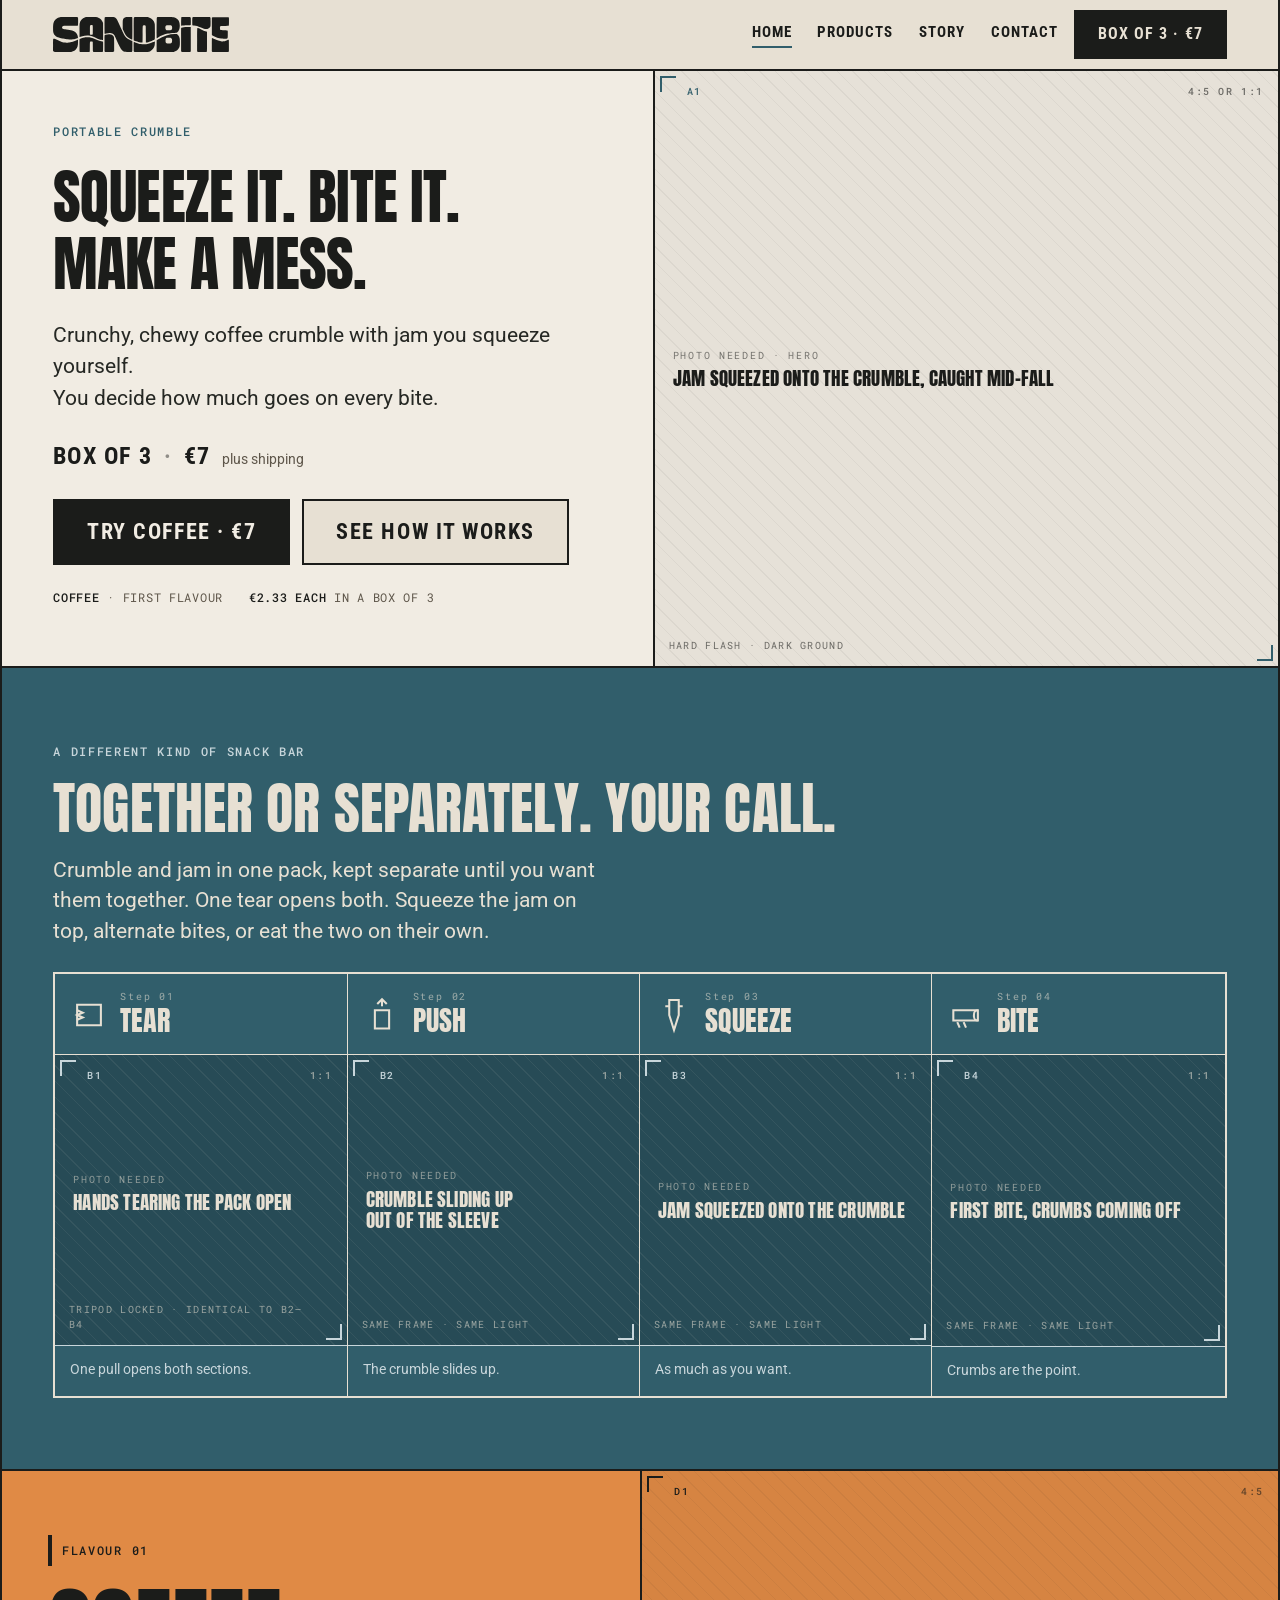
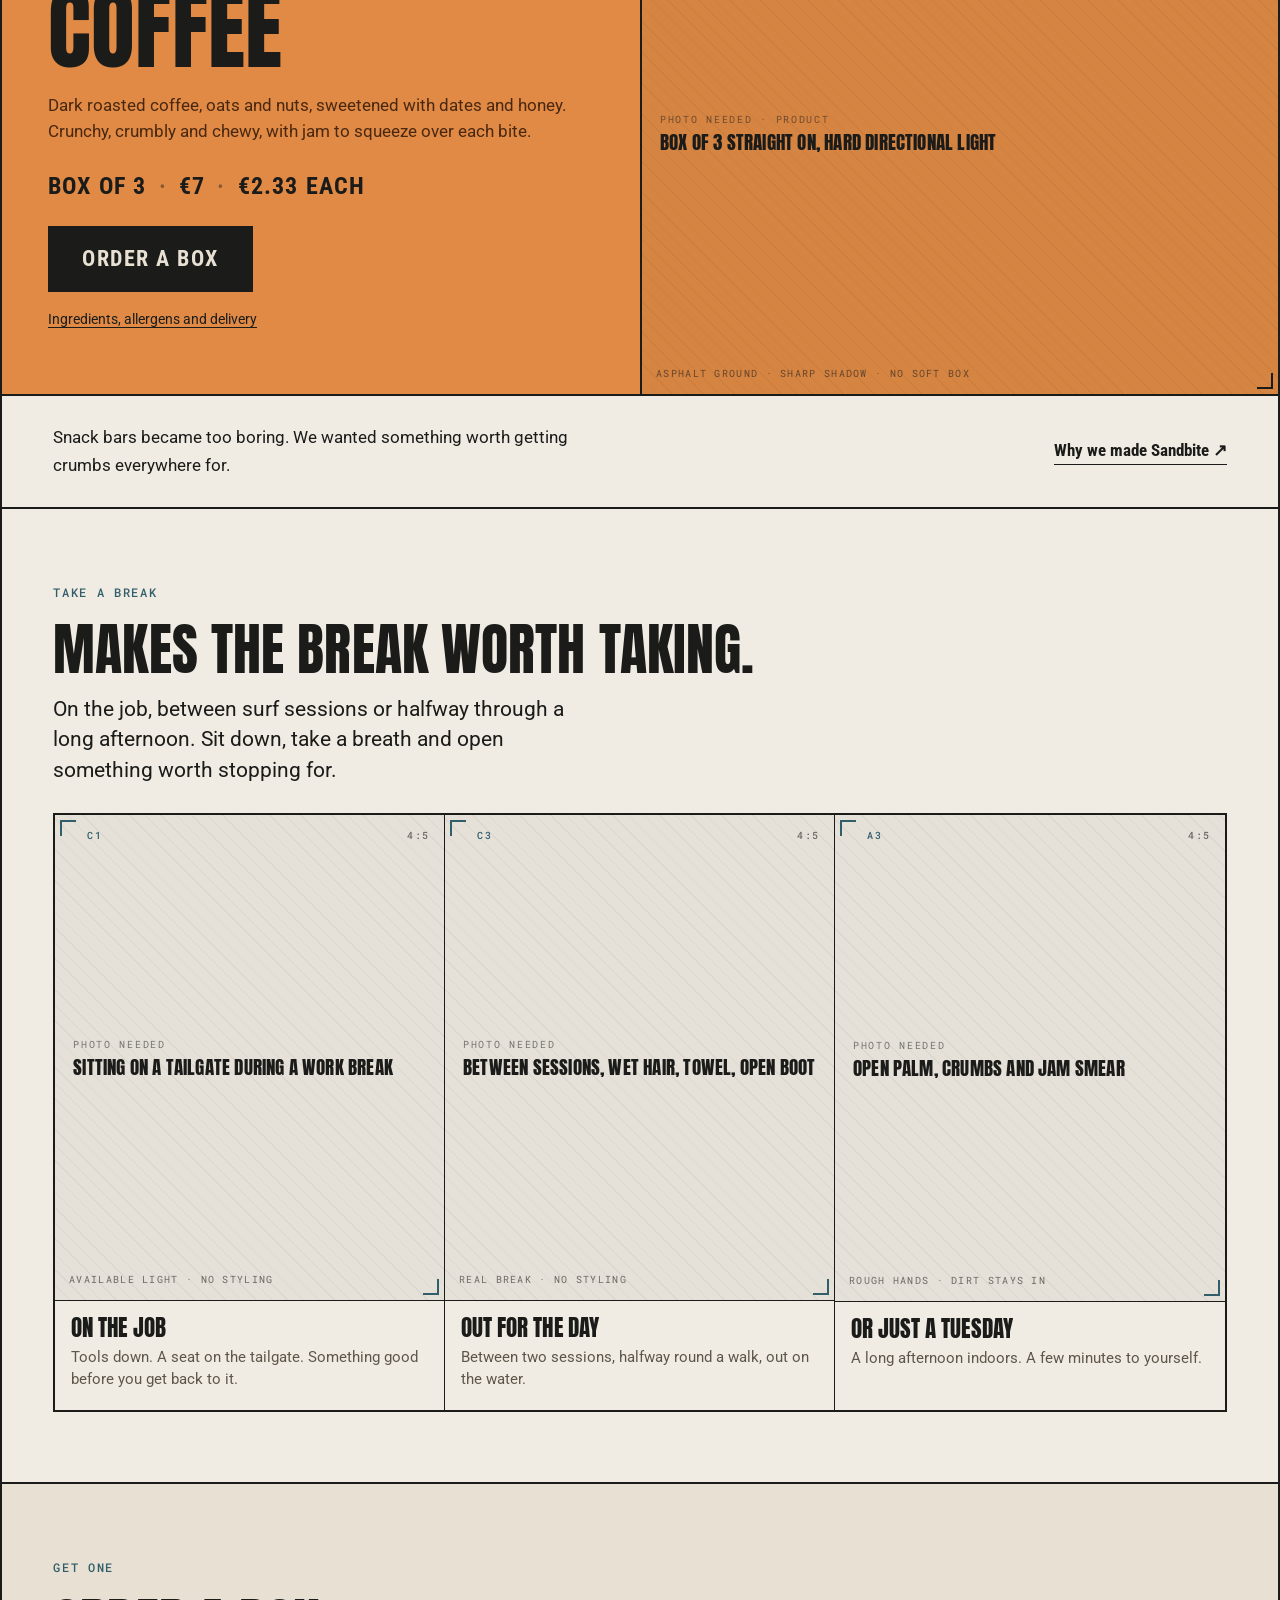
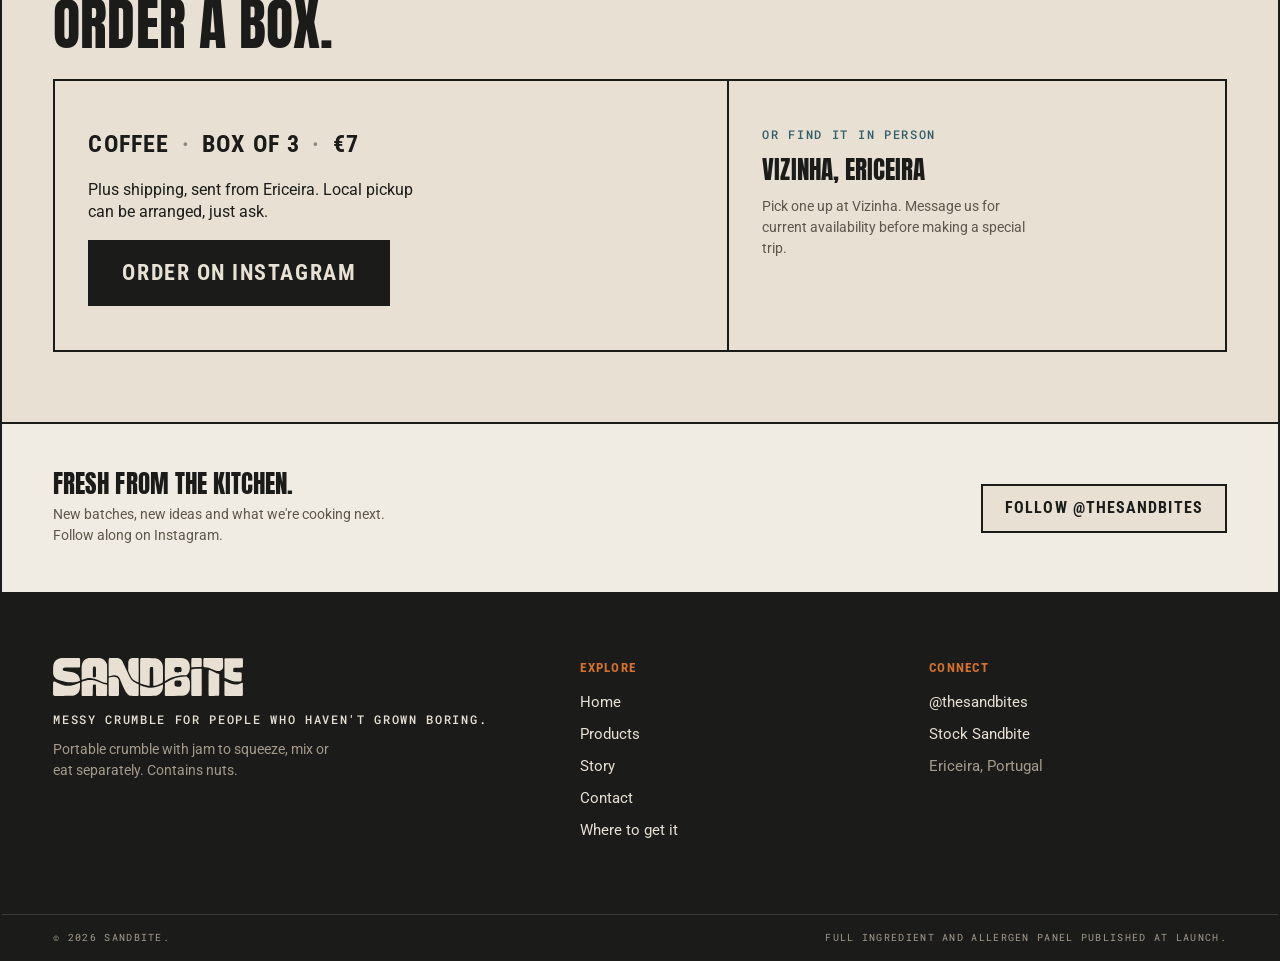
==== commit 60074ea9: "Remove made in Ericeira messaging across the site" ====
--- a/index.html
+++ b/index.html
@@ -4,7 +4,7 @@
 <meta charset="utf-8">
 <meta name="viewport" content="width=device-width, initial-scale=1">
 <title>Sandbite · Squeeze it. Bite it. Make a mess.</title>
-<meta name="description" content="Crunchy, chewy crumble with jam you squeeze yourself. Coffee is flavour 01. A box of 3 for €7 plus shipping. Made by hand in Ericeira, Portugal.">
+<meta name="description" content="Crunchy, chewy crumble with jam you squeeze yourself. Coffee is flavour 01. A box of 3 for €7 plus shipping.">
 <link rel="canonical" href="https://sandbite.com/">
 
 <meta property="og:type" content="website">
@@ -33,7 +33,7 @@
   "name": "Sandbite",
   "url": "https://sandbite.com/",
   "logo": "https://sandbite.com/assets/img/sandbite-wordmark.svg",
-  "description": "Portable crumble snacks with a squeeze-on jam, made by hand in Ericeira, Portugal.",
+  "description": "Portable crumble snacks with a squeeze-on jam.",
   "sameAs": ["https://instagram.com/thesandbites"],
   "address": { "@type": "PostalAddress", "addressLocality": "Ericeira", "addressCountry": "PT" }
 }
@@ -71,7 +71,7 @@
     <!-- 1. Combined hero: what it is and how to get it, beside the product -->
     <section class="hero hero--split" aria-labelledby="hero-title">
       <div class="hero__body">
-        <span class="eyebrow">Portable crumble · Made in Ericeira</span>
+        <span class="eyebrow">Portable crumble</span>
         <h1 class="display hero__title hero__title--product" id="hero-title"><span>Squeeze it. Bite it.</span><span>Make a mess.</span></h1>
         <p class="hero__sub">Crunchy, chewy coffee crumble with jam you squeeze yourself. <span class="line">You decide how much goes on every bite.</span></p>
         <p class="offer-line">Box of 3 <i>·</i> €7 <span class="offer-line__note">plus shipping</span></p>
@@ -265,7 +265,7 @@
     <div>
       <img class="footer__logo" src="assets/img/sandbite-wordmark-canvas.svg" alt="Sandbite" width="9814" height="1945" loading="lazy" decoding="async">
       <p class="eyebrow eyebrow--dark" style="margin:14px 0 10px">Messy crumble for people who haven't grown boring.</p>
-      <p class="small muted" style="max-width:36ch">Portable crumble with jam to squeeze, mix or eat separately. Made by hand in Ericeira, Portugal. Contains nuts.</p>
+      <p class="small muted" style="max-width:36ch">Portable crumble with jam to squeeze, mix or eat separately. Contains nuts.</p>
     </div>
     <div>
       <h4>Explore</h4>
@@ -287,7 +287,7 @@
     </div>
   </footer>
   <div class="footer__legal">
-    <span>© <span data-year>2026</span> Sandbite. Made by hand in Ericeira.</span>
+    <span>© <span data-year>2026</span> Sandbite.</span>
     <span>Full ingredient and allergen panel published at launch.</span>
   </div>
 
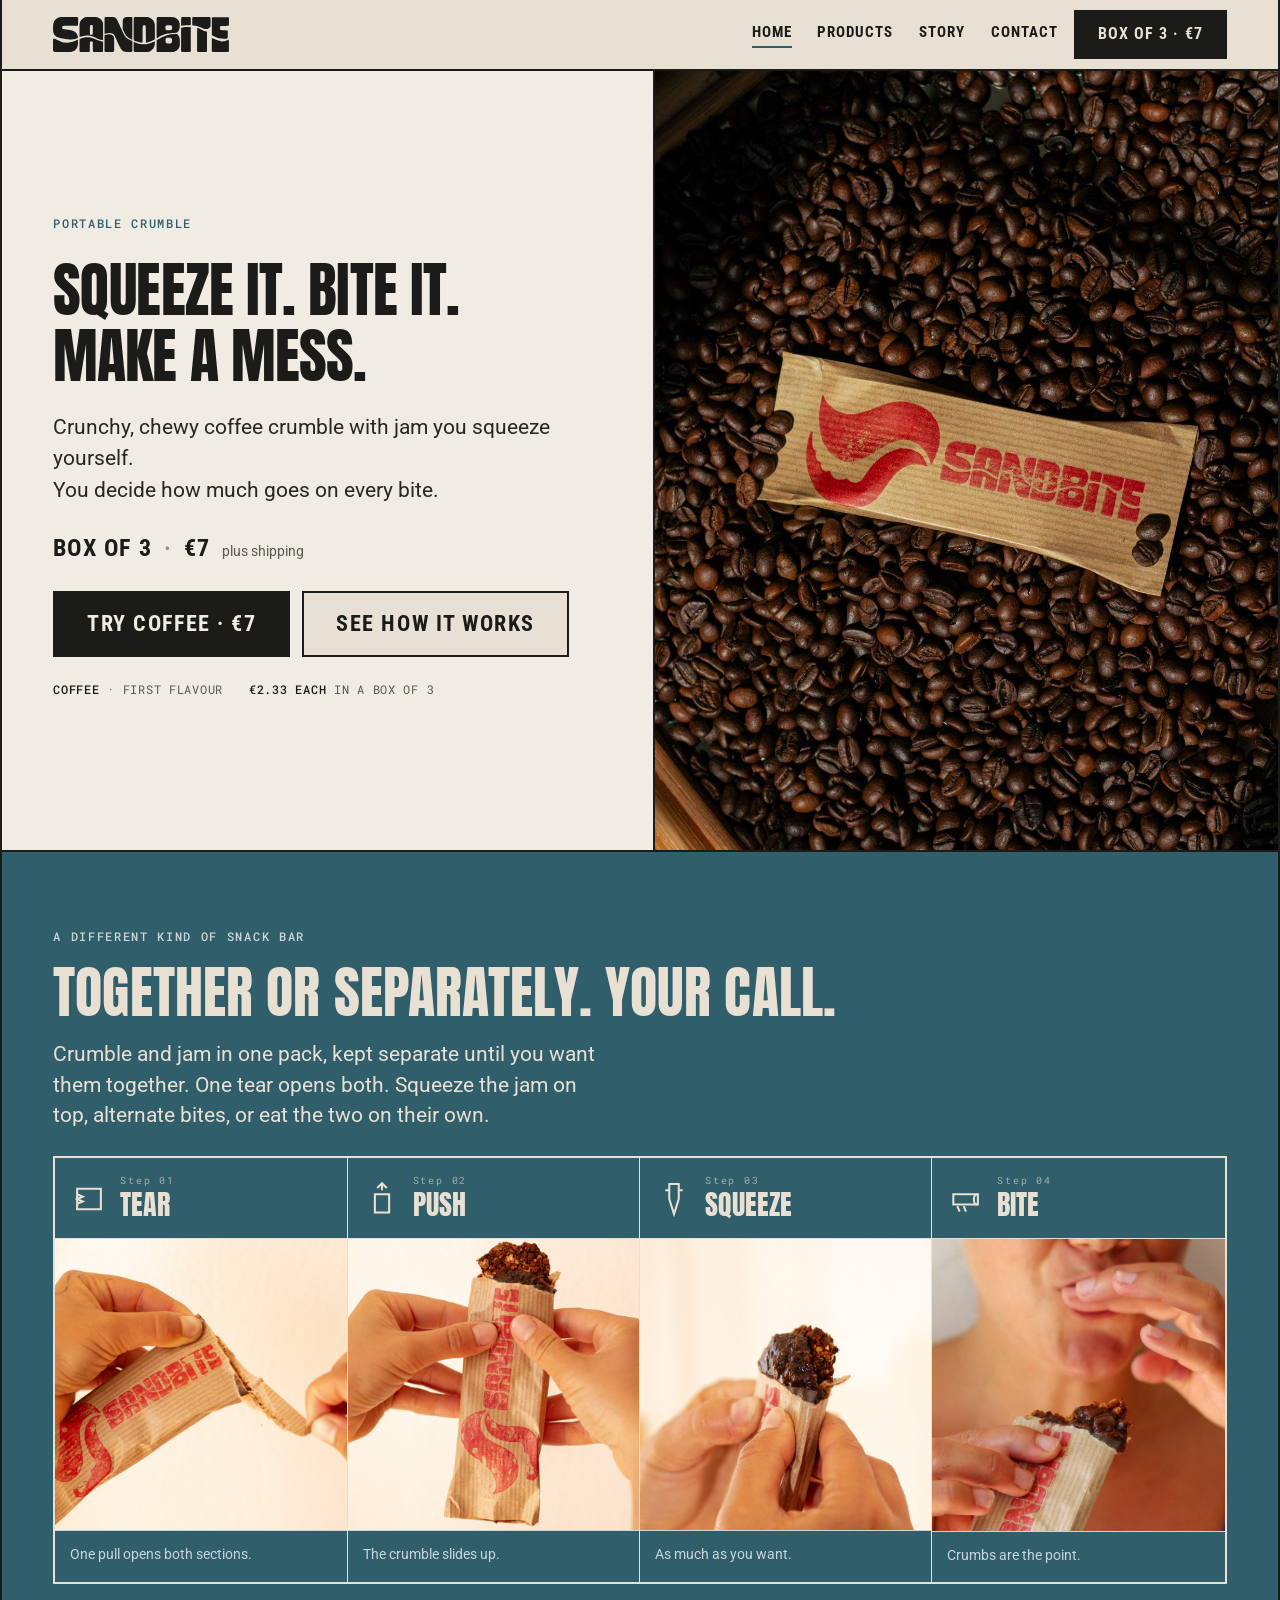
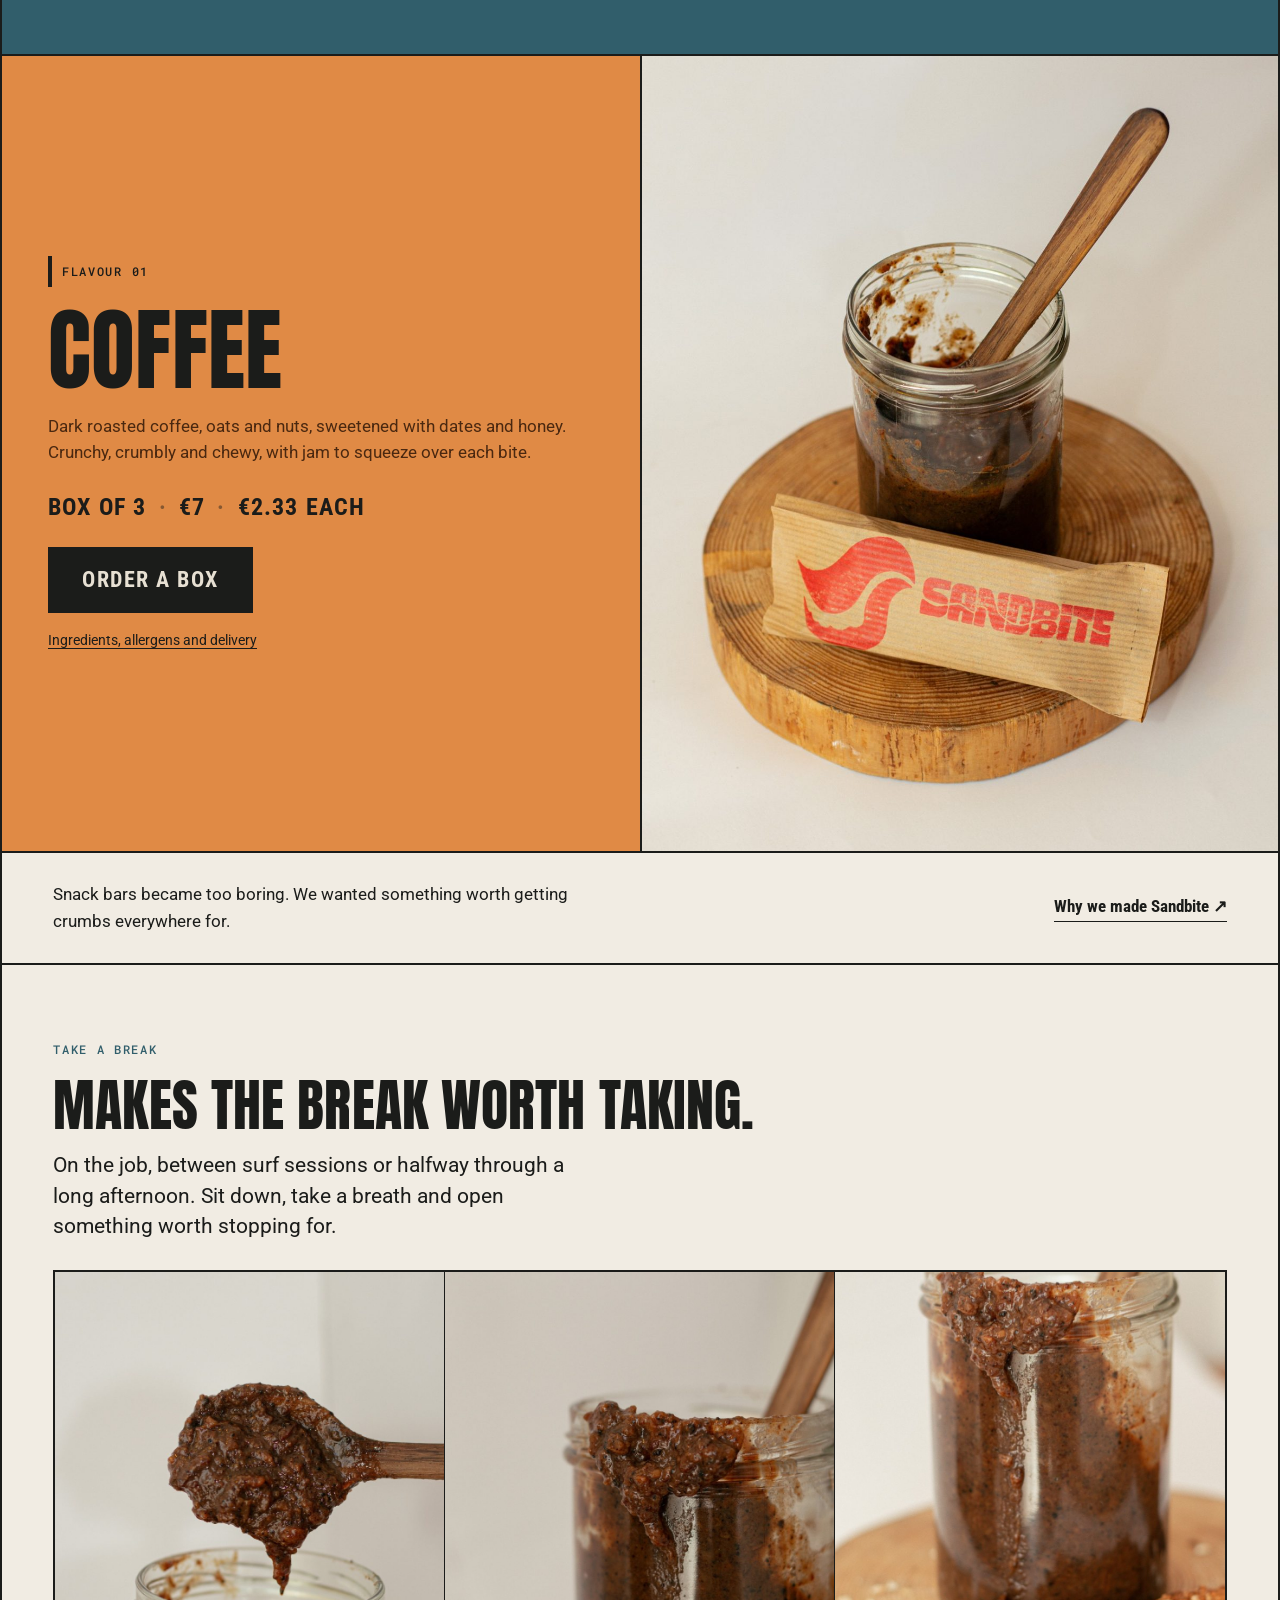
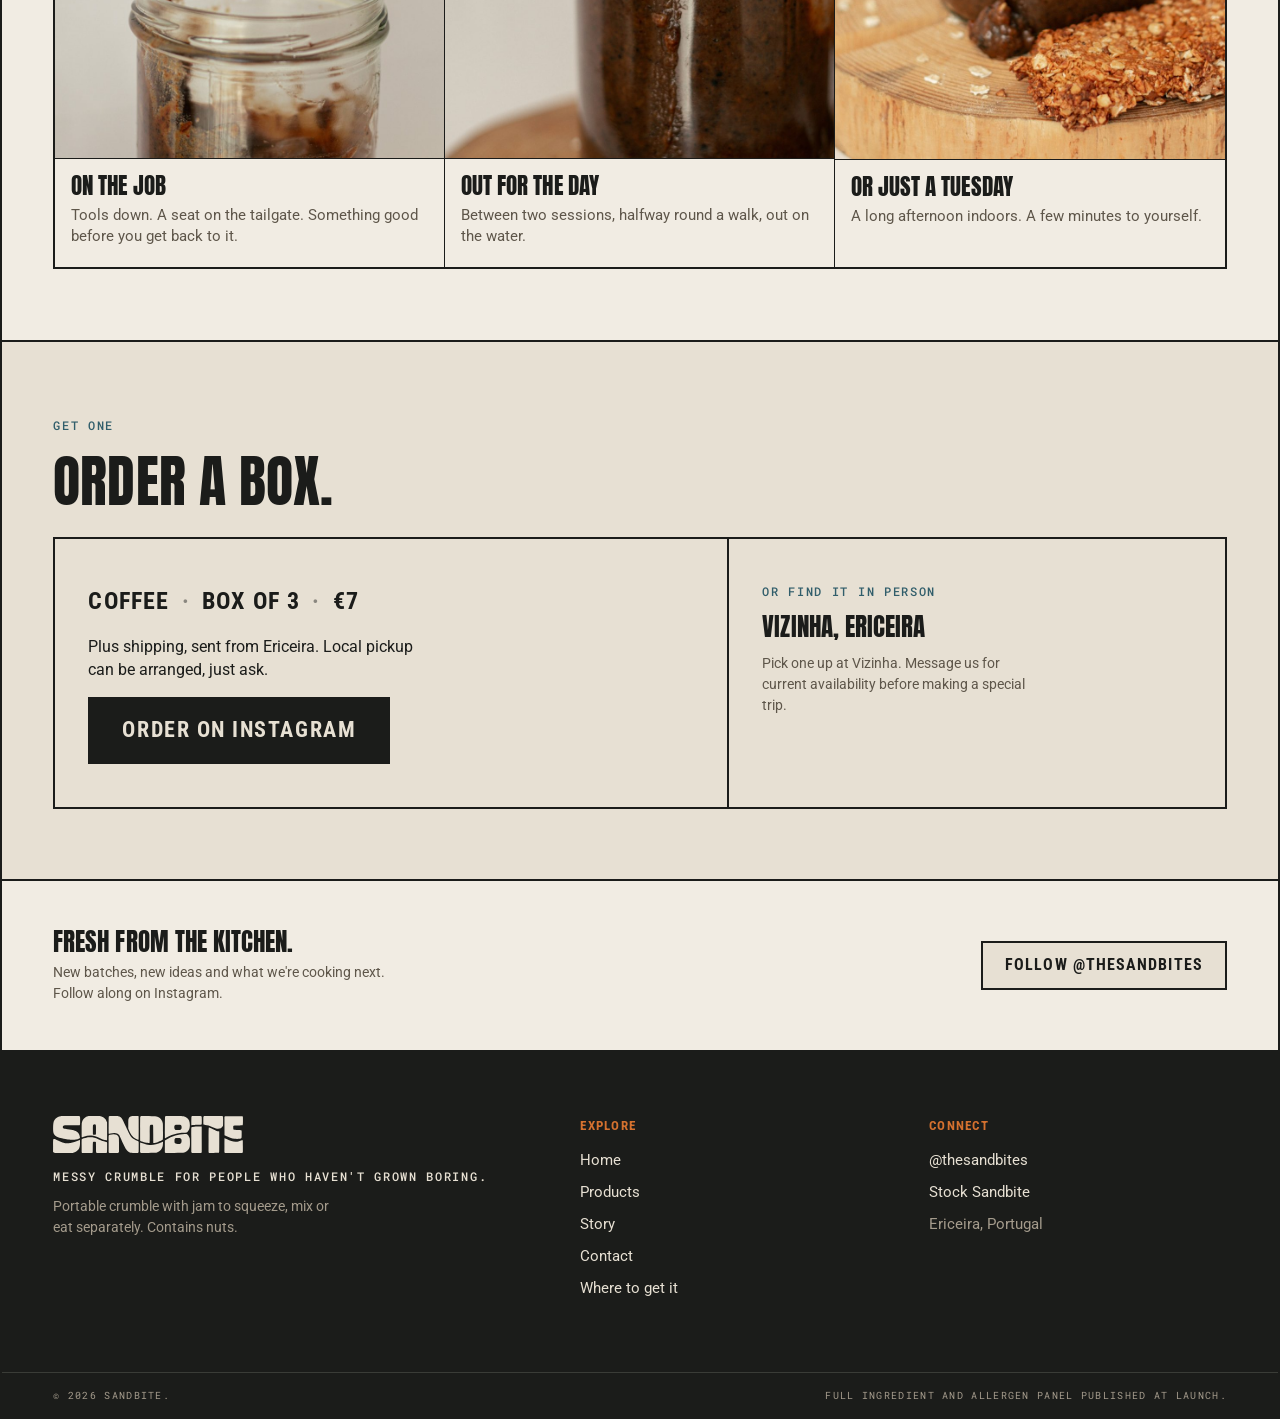
==== commit 08ae05ad: "Put the real photographs on the homepage Nine hand-picked frames replace every placeholder on index." ====
--- a/index.html
+++ b/index.html
@@ -85,13 +85,8 @@
         </p>
       </div>
       <div class="hero__media">
-        <figure class="shot">
-          <div class="shot__top"><span class="shot__id">A1</span><span class="shot__ratio">4:5 or 1:1</span></div>
-          <figcaption class="shot__body">
-            <span class="shot__label">Photo needed · hero</span>
-            <span class="shot__brief">Jam squeezed onto the crumble, caught mid-fall</span>
-          </figcaption>
-          <p class="shot__note">Hard flash · dark ground</p>
+        <figure class="photo">
+          <img src="assets/img/hero-pack-beans.jpg" alt="A Sandbite pack lying on a bed of dark roasted coffee beans" width="1200" height="1500" fetchpriority="high" decoding="async">
         </figure>
       </div>
     </section>
@@ -109,11 +104,9 @@
               <span class="ritual__icon" aria-hidden="true"><svg viewBox="0 0 48 48" fill="none" stroke="currentColor" stroke-width="2.6"><path d="M9 11h30v26H9z"/><path d="M9 18l7 3-7 3 7 3-7 3"/></svg></span>
               <span><span class="ritual__n">Step 01</span><span class="ritual__name">Tear</span></span>
             </div>
-            <figure class="shot shot--ratio-11">
-              <div class="shot__top"><span class="shot__id">B1</span><span class="shot__ratio">1:1</span></div>
-              <figcaption class="shot__body"><span class="shot__label">Photo needed</span><span class="shot__brief">Hands tearing the pack open</span></figcaption>
-              <p class="shot__note">Tripod locked · identical to B2–B4</p>
-            </figure>
+            <figure class="photo photo--ratio-11">
+                <img src="assets/img/step-tear.jpg" alt="Two hands tearing the top off a Sandbite pack" width="800" height="800" loading="lazy" decoding="async">
+              </figure>
             <p class="ritual__copy">One pull opens both sections.</p>
           </div>
           <div class="ritual__step">
@@ -121,11 +114,9 @@
               <span class="ritual__icon" aria-hidden="true"><svg viewBox="0 0 48 48" fill="none" stroke="currentColor" stroke-width="2.6"><path d="M15 41h18V18H15z"/><path d="M24 13V4"/><path d="M18 10l6-6 6 6"/></svg></span>
               <span><span class="ritual__n">Step 02</span><span class="ritual__name">Push</span></span>
             </div>
-            <figure class="shot shot--ratio-11">
-              <div class="shot__top"><span class="shot__id">B2</span><span class="shot__ratio">1:1</span></div>
-              <figcaption class="shot__body"><span class="shot__label">Photo needed</span><span class="shot__brief">Crumble sliding up out of the sleeve</span></figcaption>
-              <p class="shot__note">Same frame · same light</p>
-            </figure>
+            <figure class="photo photo--ratio-11">
+                <img src="assets/img/step-push.jpg" alt="The pack held upright with the crumble pushed up out of the top" width="800" height="800" loading="lazy" decoding="async">
+              </figure>
             <p class="ritual__copy">The crumble slides up.</p>
           </div>
           <div class="ritual__step">
@@ -133,11 +124,9 @@
               <span class="ritual__icon" aria-hidden="true"><svg viewBox="0 0 48 48" fill="none" stroke="currentColor" stroke-width="2.6"><path d="M18 5h12v19l-6 19-6-19z"/><path d="M13 13h5M30 13h5"/></svg></span>
               <span><span class="ritual__n">Step 03</span><span class="ritual__name">Squeeze</span></span>
             </div>
-            <figure class="shot shot--ratio-11">
-              <div class="shot__top"><span class="shot__id">B3</span><span class="shot__ratio">1:1</span></div>
-              <figcaption class="shot__body"><span class="shot__label">Photo needed</span><span class="shot__brief">Jam squeezed onto the crumble</span></figcaption>
-              <p class="shot__note">Same frame · same light</p>
-            </figure>
+            <figure class="photo photo--ratio-11">
+                <img src="assets/img/step-squeeze.jpg" alt="The pack pinched so the jam and crumble press up at the opening" width="800" height="800" loading="lazy" decoding="async">
+              </figure>
             <p class="ritual__copy">As much as you want.</p>
           </div>
           <div class="ritual__step">
@@ -145,11 +134,9 @@
               <span class="ritual__icon" aria-hidden="true"><svg viewBox="0 0 48 48" fill="none" stroke="currentColor" stroke-width="2.6"><path d="M8 18h31v13H8z"/><path d="M39 18c-5 0-5 3.5-5 6.5s0 6.5 5 6.5"/><path d="M13 33l3 7M21 33l3 7"/></svg></span>
               <span><span class="ritual__n">Step 04</span><span class="ritual__name">Bite</span></span>
             </div>
-            <figure class="shot shot--ratio-11">
-              <div class="shot__top"><span class="shot__id">B4</span><span class="shot__ratio">1:1</span></div>
-              <figcaption class="shot__body"><span class="shot__label">Photo needed</span><span class="shot__brief">First bite, crumbs coming off</span></figcaption>
-              <p class="shot__note">Same frame · same light</p>
-            </figure>
+            <figure class="photo photo--ratio-11">
+                <img src="assets/img/step-bite.jpg" alt="A bitten Sandbite held up, crumble and jam at the torn edge" width="800" height="800" loading="lazy" decoding="async">
+              </figure>
             <p class="ritual__copy">Crumbs are the point.</p>
           </div>
         </div>
@@ -170,13 +157,8 @@
         <p class="small"><a href="coffee.html" style="border-bottom:1px solid currentColor">Ingredients, allergens and delivery</a></p>
       </div>
       <div class="split__media">
-        <figure class="shot">
-          <div class="shot__top"><span class="shot__id">D1</span><span class="shot__ratio">4:5</span></div>
-          <figcaption class="shot__body">
-            <span class="shot__label">Photo needed · product</span>
-            <span class="shot__brief">Box of 3 straight on, hard directional light</span>
-          </figcaption>
-          <p class="shot__note">Asphalt ground · sharp shadow · no soft box</p>
+        <figure class="photo">
+          <img src="assets/img/coffee-jar-pack.jpg" alt="A jar of dark coffee jam with a wooden spoon, a Sandbite pack leaning against it" width="1200" height="1500" loading="lazy" decoding="async">
         </figure>
       </div>
     </section>
@@ -192,10 +174,8 @@
 
         <div class="break-grid">
           <div class="break-cell">
-            <figure class="shot shot--ratio-45">
-              <div class="shot__top"><span class="shot__id">C1</span><span class="shot__ratio">4:5</span></div>
-              <figcaption class="shot__body"><span class="shot__label">Photo needed</span><span class="shot__brief">Sitting on a tailgate during a work break</span></figcaption>
-              <p class="shot__note">Available light · no styling</p>
+            <figure class="photo photo--ratio-45">
+              <img src="assets/img/break-on-the-job.jpg" alt="A spoonful of dark coffee jam lifted out of the jar" width="900" height="1125" loading="lazy" decoding="async">
             </figure>
             <div class="break-cell__cap">
               <h3 class="display">On the job</h3>
@@ -203,10 +183,8 @@
             </div>
           </div>
           <div class="break-cell">
-            <figure class="shot shot--ratio-45">
-              <div class="shot__top"><span class="shot__id">C3</span><span class="shot__ratio">4:5</span></div>
-              <figcaption class="shot__body"><span class="shot__label">Photo needed</span><span class="shot__brief">Between sessions, wet hair, towel, open boot</span></figcaption>
-              <p class="shot__note">Real break · no styling</p>
+            <figure class="photo photo--ratio-45">
+              <img src="assets/img/break-out-for-the-day.jpg" alt="Coffee jam running down the outside of the jar" width="900" height="1125" loading="lazy" decoding="async">
             </figure>
             <div class="break-cell__cap">
               <h3 class="display">Out for the day</h3>
@@ -214,10 +192,8 @@
             </div>
           </div>
           <div class="break-cell">
-            <figure class="shot shot--ratio-45">
-              <div class="shot__top"><span class="shot__id">A3</span><span class="shot__ratio">4:5</span></div>
-              <figcaption class="shot__body"><span class="shot__label">Photo needed</span><span class="shot__brief">Open palm, crumbs and jam smear</span></figcaption>
-              <p class="shot__note">Rough hands · dirt stays in</p>
+            <figure class="photo photo--ratio-45">
+              <img src="assets/img/break-just-a-tuesday.jpg" alt="The jar of jam beside a baked oat and nut crumble slab" width="900" height="1125" loading="lazy" decoding="async">
             </figure>
             <div class="break-cell__cap">
               <h3 class="display">Or just a Tuesday</h3>
--- a/assets/css/site.css
+++ b/assets/css/site.css
@@ -260,6 +260,24 @@
 .btn--sm { font-size: 13px; padding: 9px 14px; }
 .btn-row { display: flex; flex-wrap: wrap; gap: 12px; }
 
+/* ---------- PHOTO ----------
+   A real photograph in a slot. The image always fills its slot and crops
+   with object-fit, so one file serves every breakpoint and the band's
+   1px rules still line up. .shot below is the unshot-yet placeholder. */
+.photo {
+  position: relative; overflow: hidden;
+  display: block; margin: 0; min-height: 180px;
+  background: rgba(27, 28, 26, .06);
+}
+.photo img { display: block; width: 100%; height: 100%; object-fit: cover; }
+.photo--ratio-45  { aspect-ratio: 4 / 5; }
+.photo--ratio-11  { aspect-ratio: 1 / 1; }
+.photo--ratio-32  { aspect-ratio: 3 / 2; }
+.photo--ratio-169 { aspect-ratio: 16 / 9; }
+.on-dark .photo, .band--ink .photo, .band--blue .photo, .band--flavour .photo {
+  background: rgba(0, 0, 0, .2);
+}
+
 /* ---------- PHOTO PLACEHOLDER ---------- */
 .shot {
   position: relative;
@@ -328,7 +346,8 @@
   overflow: hidden;
 }
 .hero__media > * { flex: 1; min-width: 0; }
-.hero__media .shot { border: 0; min-height: 0; }
+.hero__media .photo, .split__media .photo, .break-cell .photo, .ritual__step .photo { aspect-ratio: auto; }
+.hero__media .shot, .hero__media .photo { border: 0; min-height: 0; }
 .hero__media img { width: 100%; height: 100%; object-fit: cover; }
 
 .hero--split { display: grid; grid-template-columns: 1.02fr .98fr; align-items: stretch; }
@@ -386,7 +405,7 @@
 }
 .break-cell { border-right: 1px solid var(--asphalt); display: flex; flex-direction: column; }
 .break-cell:last-child { border-right: 0; }
-.break-cell .shot { border: 0; border-bottom: 1px solid var(--asphalt); min-height: 210px; }
+.break-cell .shot, .break-cell .photo { border: 0; border-bottom: 1px solid var(--asphalt); min-height: 210px; }
 .break-cell__cap { padding: 15px 16px 19px; display: flex; flex-direction: column; gap: 7px; }
 .break-cell__cap h3 { font-size: clamp(18px, 2vw, 23px); }
 .break-cell__cap p { font-size: 14.5px; line-height: 1.5; color: var(--muted); }
@@ -481,7 +500,7 @@
 .ritual__icon svg { width: 100%; height: 100%; }
 .ritual__n { font-family: var(--f-mono); font-size: 10px; letter-spacing: .18em; opacity: .6; display: block; }
 .ritual__name { font-family: var(--f-display); font-weight: 400; text-transform: uppercase; font-size: clamp(21px, 2.2vw, 28px); line-height: 1.08; }
-.ritual__step .shot { border: 0; border-top: 1px solid currentColor; min-height: 140px; }
+.ritual__step .shot, .ritual__step .photo { border: 0; border-top: 1px solid currentColor; min-height: 140px; }
 .ritual__copy { padding: 13px 15px 16px; font-size: 14px; line-height: 1.45; border-top: 1px solid currentColor; }
 
 /* ---------- Spec strip ---------- */
@@ -558,7 +577,7 @@
 .split__media { border-left: var(--rule) solid var(--asphalt); display: flex; position: relative; }
 .split--ink .split__media, .split--blue .split__media { border-left-color: var(--canvas); }
 .split--flavour .split__media { border-left-color: var(--asphalt); }
-.split__media .shot { border: 0; flex: 1; min-height: 320px; }
+.split__media .shot, .split__media .photo { border: 0; flex: 1; min-height: 320px; }
 .split__media img { width: 100%; height: 100%; object-fit: cover; }
 
 /* ---------- Photo strip ---------- */
@@ -726,7 +745,7 @@
   .hero__body .btn--outline { background: transparent; border-color: transparent; text-decoration: underline; padding-inline: 0; }
   .hero__body .btn--outline:hover { color: var(--chore); }
   .ritual__copy, .ritual-mini__step span { font-size: 14px; }
-  .break-cell .shot { aspect-ratio: 3 / 2; min-height: 180px; }
+  .break-cell .shot, .break-cell .photo { aspect-ratio: 3 / 2; min-height: 180px; }
   .story-rows .row-item { grid-template-columns: 1fr; gap: 12px; }
 }
 
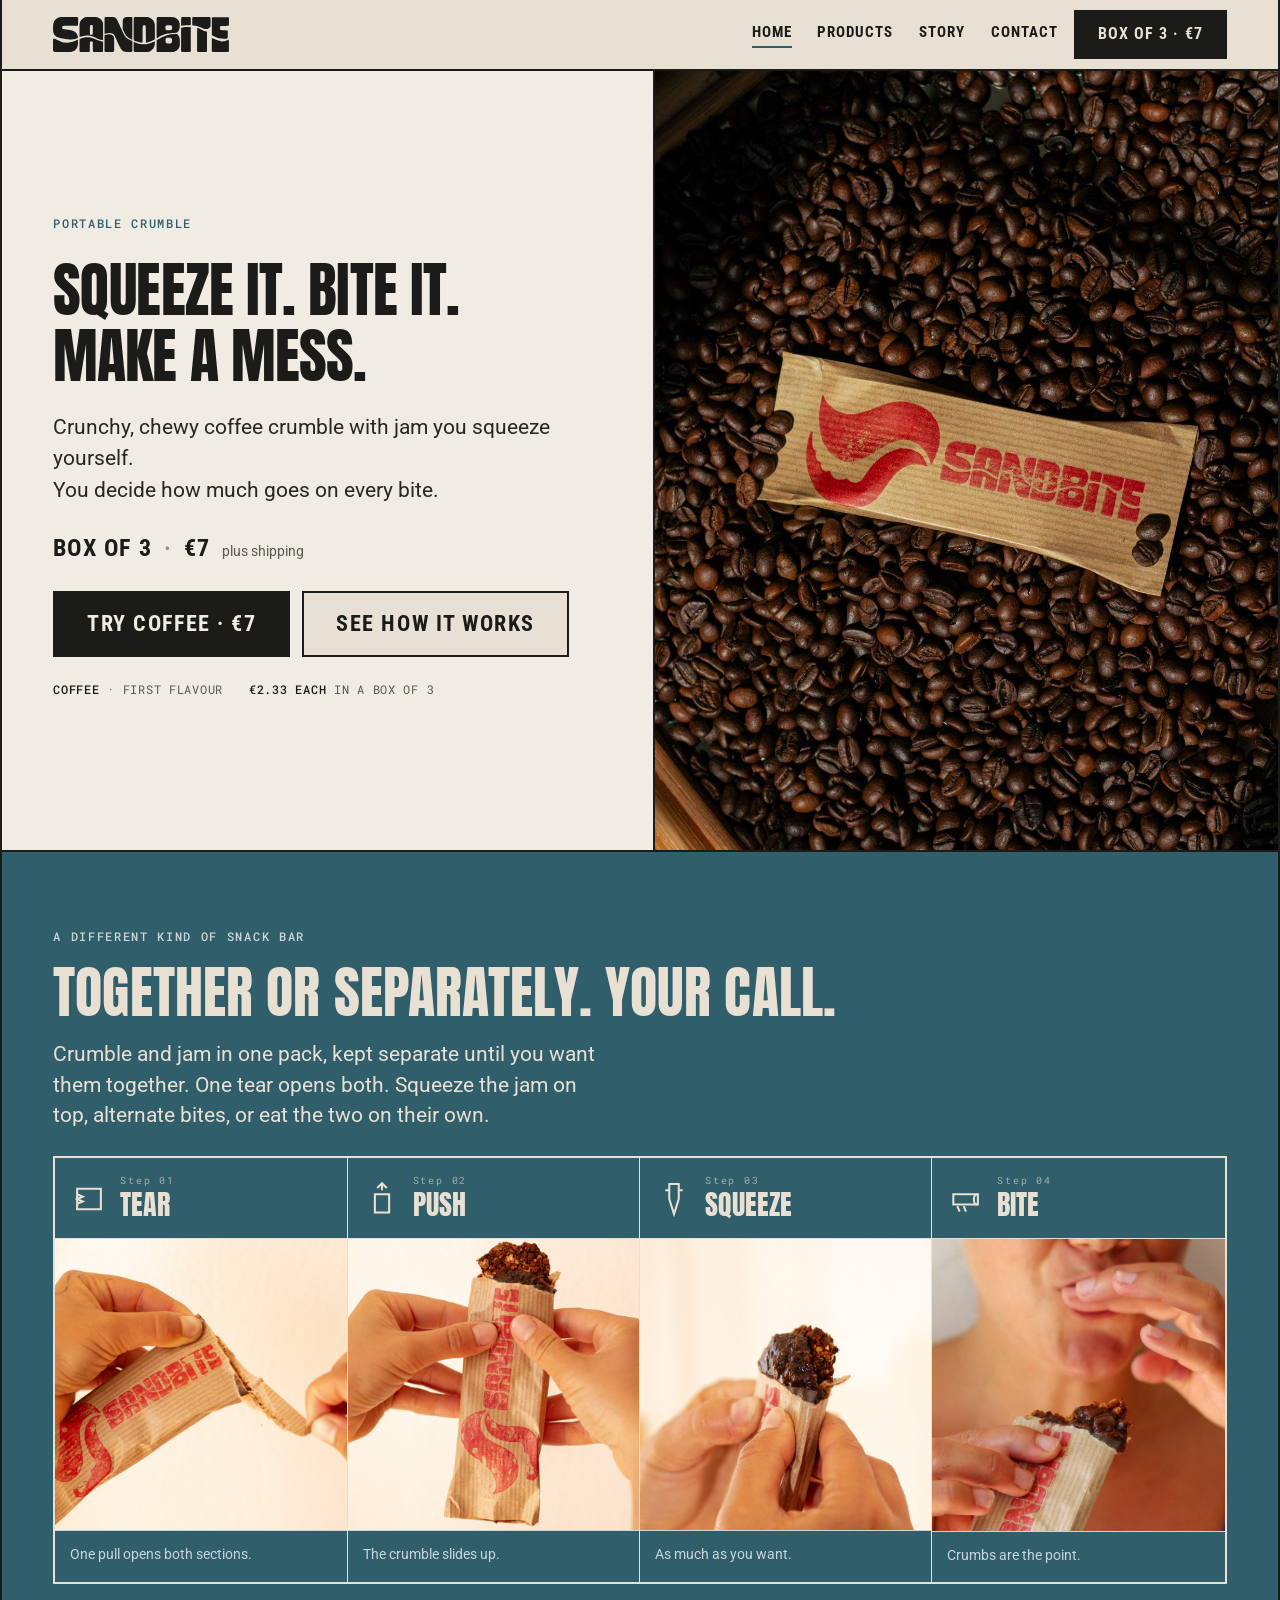
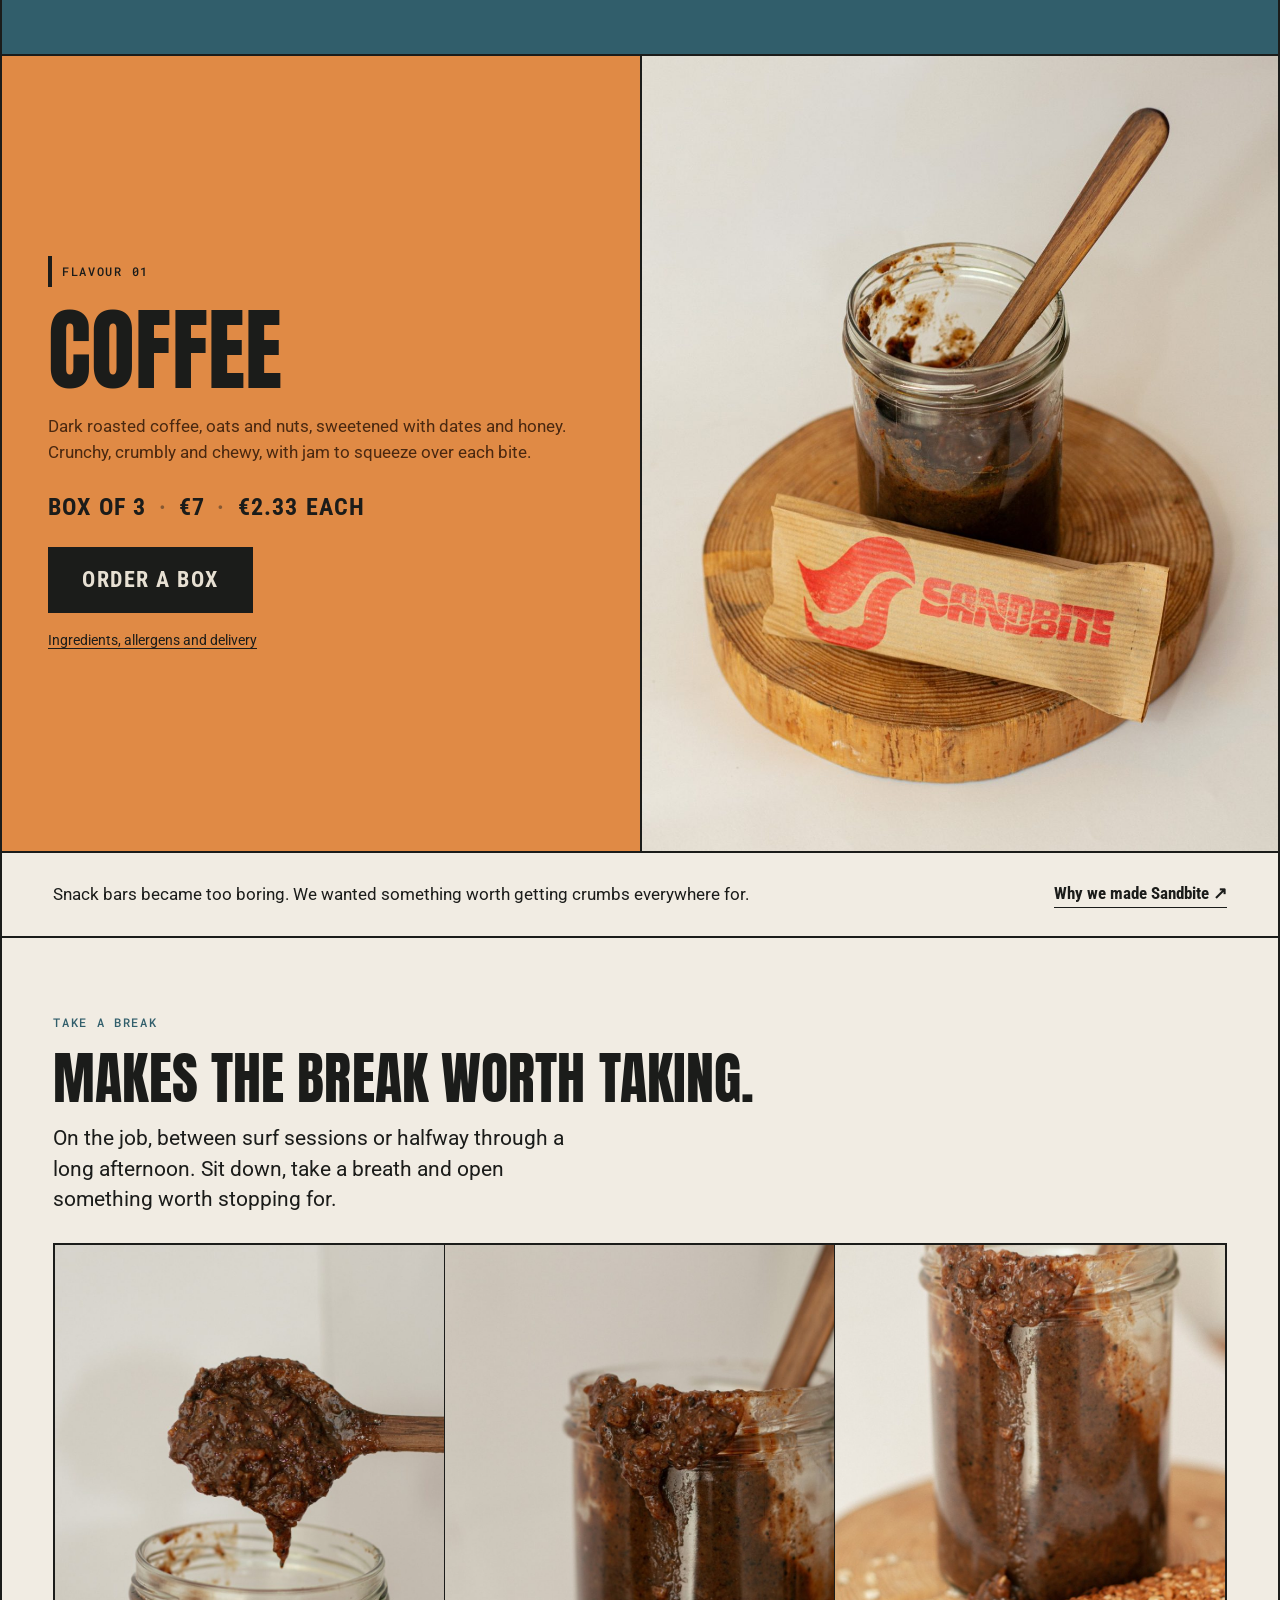
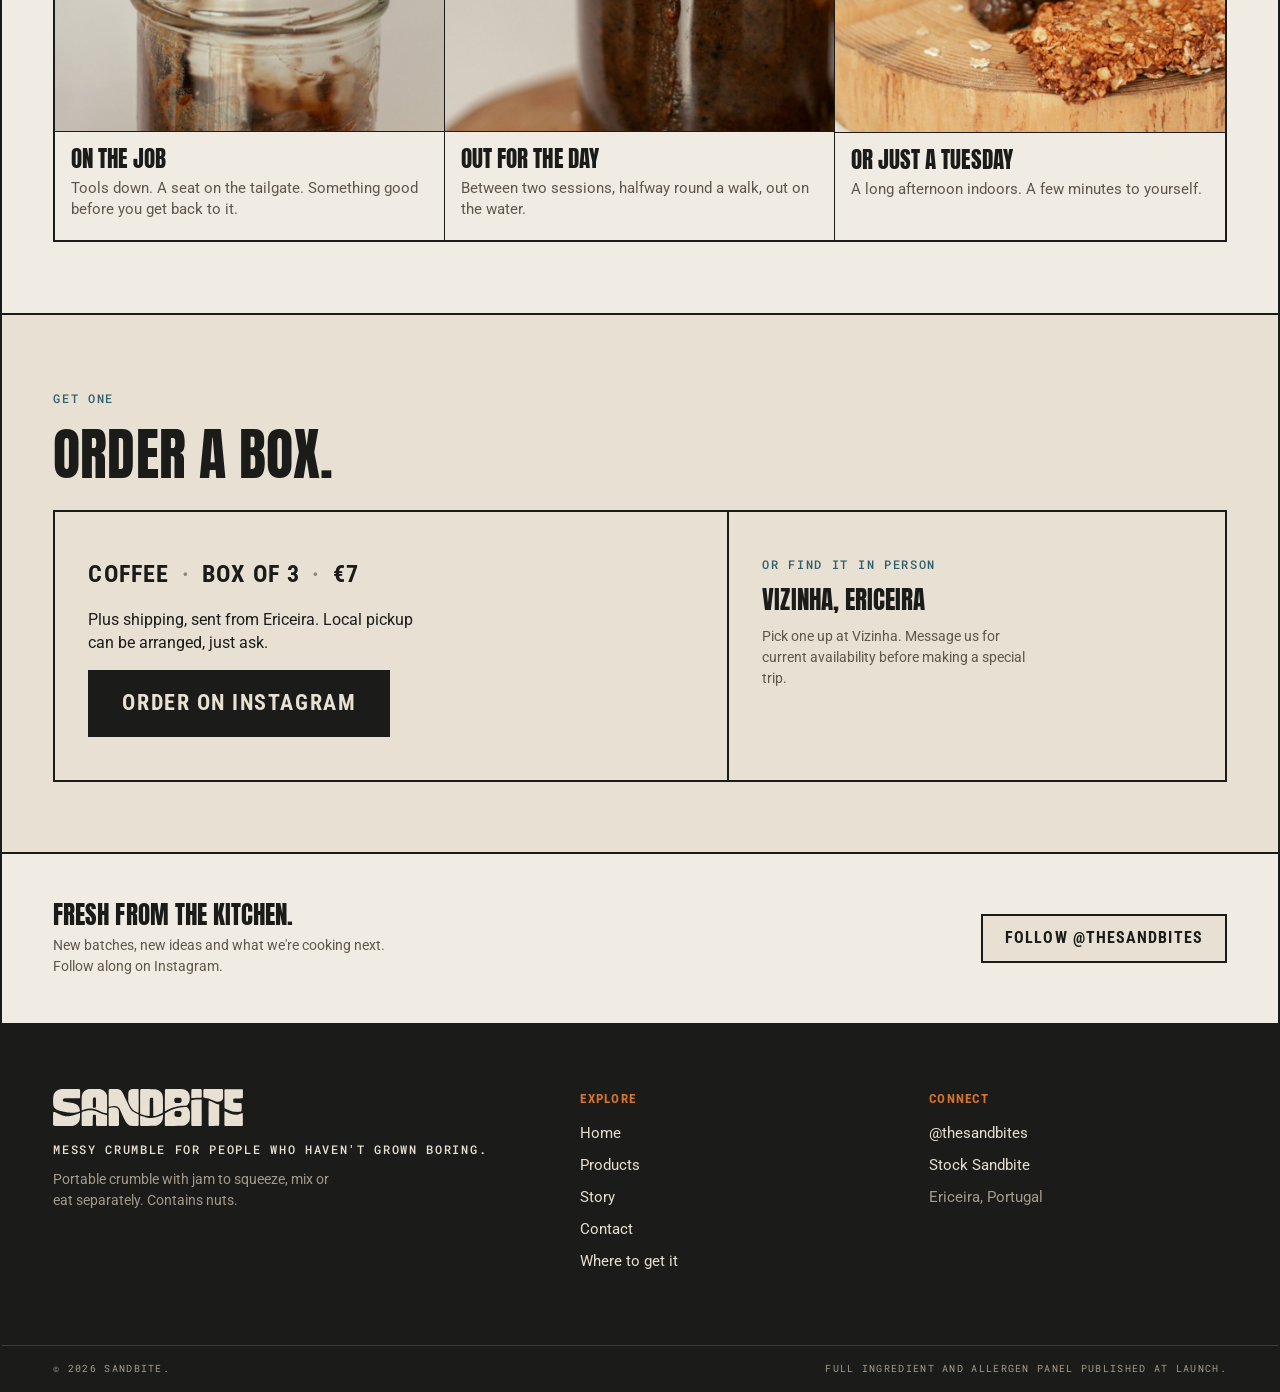
==== commit bef000f8: "Photograph the Products page, fix the Tuesday crop on phones The Products page loses its last two pl" ====
--- a/index.html
+++ b/index.html
@@ -192,7 +192,7 @@
             </div>
           </div>
           <div class="break-cell">
-            <figure class="photo photo--ratio-45">
+            <figure class="photo photo--ratio-45 photo--focus-low">
               <img src="assets/img/break-just-a-tuesday.jpg" alt="The jar of jam beside a baked oat and nut crumble slab" width="900" height="1125" loading="lazy" decoding="async">
             </figure>
             <div class="break-cell__cap">
--- a/assets/css/site.css
+++ b/assets/css/site.css
@@ -276,6 +276,11 @@
 .photo--ratio-169 { aspect-ratio: 16 / 9; }
 .on-dark .photo, .band--ink .photo, .band--blue .photo, .band--flavour .photo {
   background: rgba(0, 0, 0, .2);
+}
+/* When a narrow viewport re-crops a tall photo to a landscape slot, cover
+   takes the middle. This pulls the crop down to the part worth seeing. */
+@media (max-width: 620px) {
+  .photo--focus-low img { object-position: center 82%; }
 }
 
 /* ---------- PHOTO PLACEHOLDER ---------- */
@@ -717,7 +722,9 @@
 .flavour-label { padding: 6px 10px; border-left: 4px solid var(--flavour); color: var(--asphalt); }
 .split--blue .flavour-label { border-color: var(--flavour-pale); color: var(--canvas); }
 .belief-note { display: flex; justify-content: space-between; align-items: center; flex-wrap: wrap; gap: 16px 30px; padding: 28px var(--pad-x); border-bottom: 2px solid var(--asphalt); }
-.belief-note p { max-width: 54ch; font-size: 17px; }
+/* sizes to its sentence: holds one line while there is room, and drops to
+   its own row rather than breaking in half beside the link */
+.belief-note p { flex: 0 0 auto; max-width: 100%; font-size: 17px; }
 .belief-note a { font-family: var(--f-ui); font-weight: 700; border-bottom: 1px solid currentColor; }
 .product-details .band__inner { max-width: 960px; }
 .product-details h2 { margin: 14px 0 30px; }
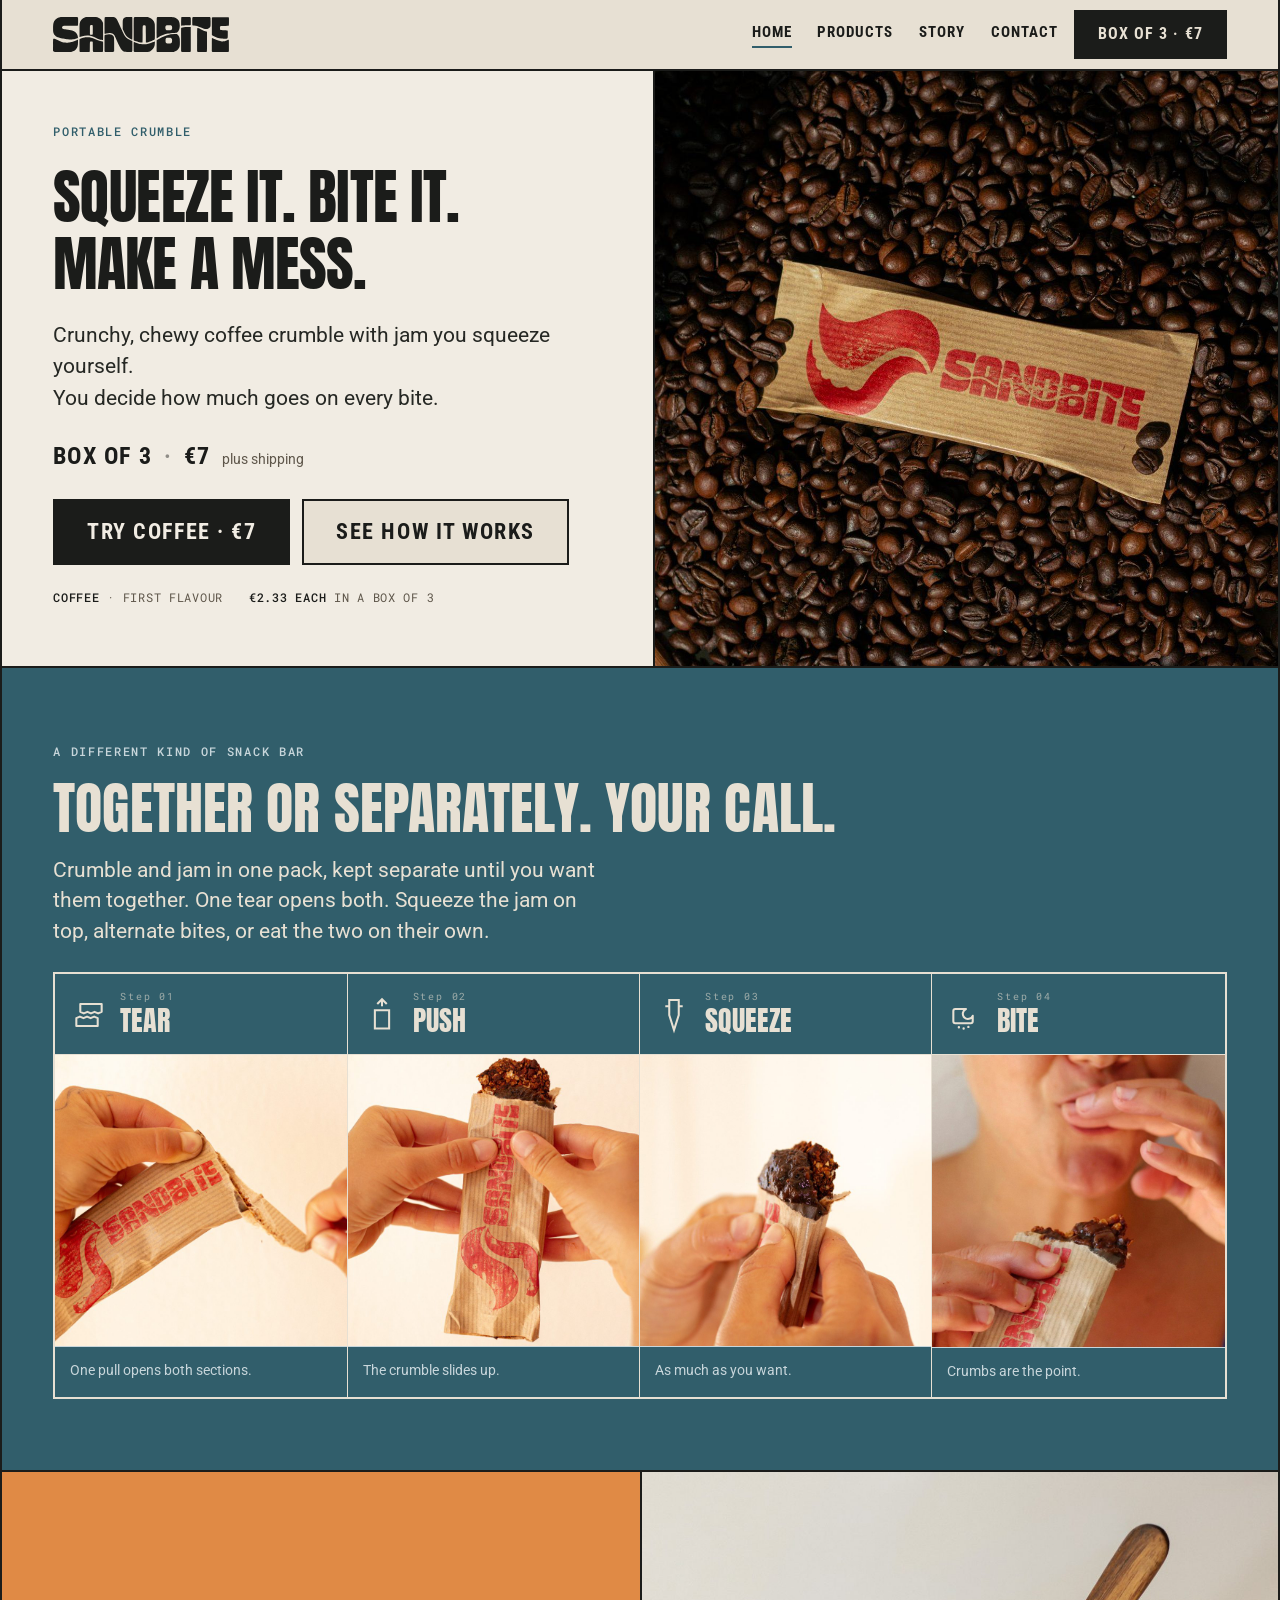
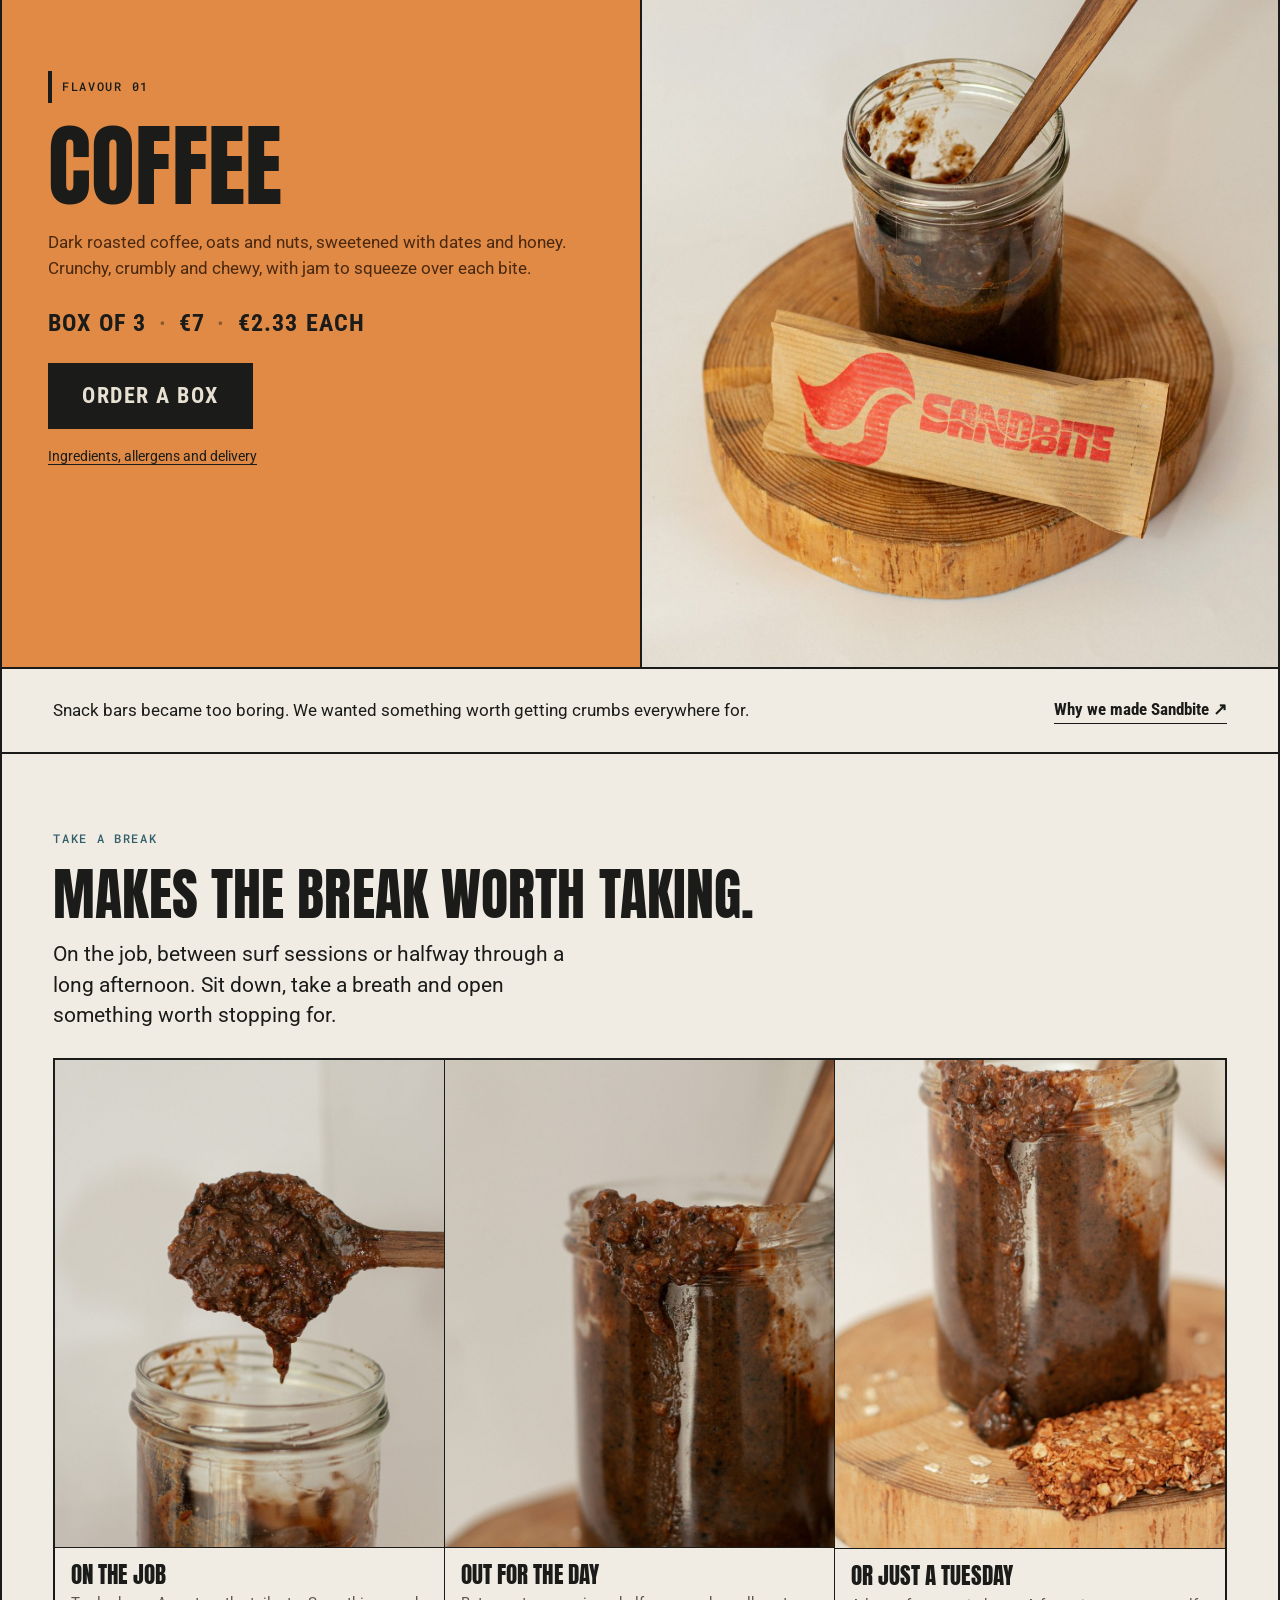
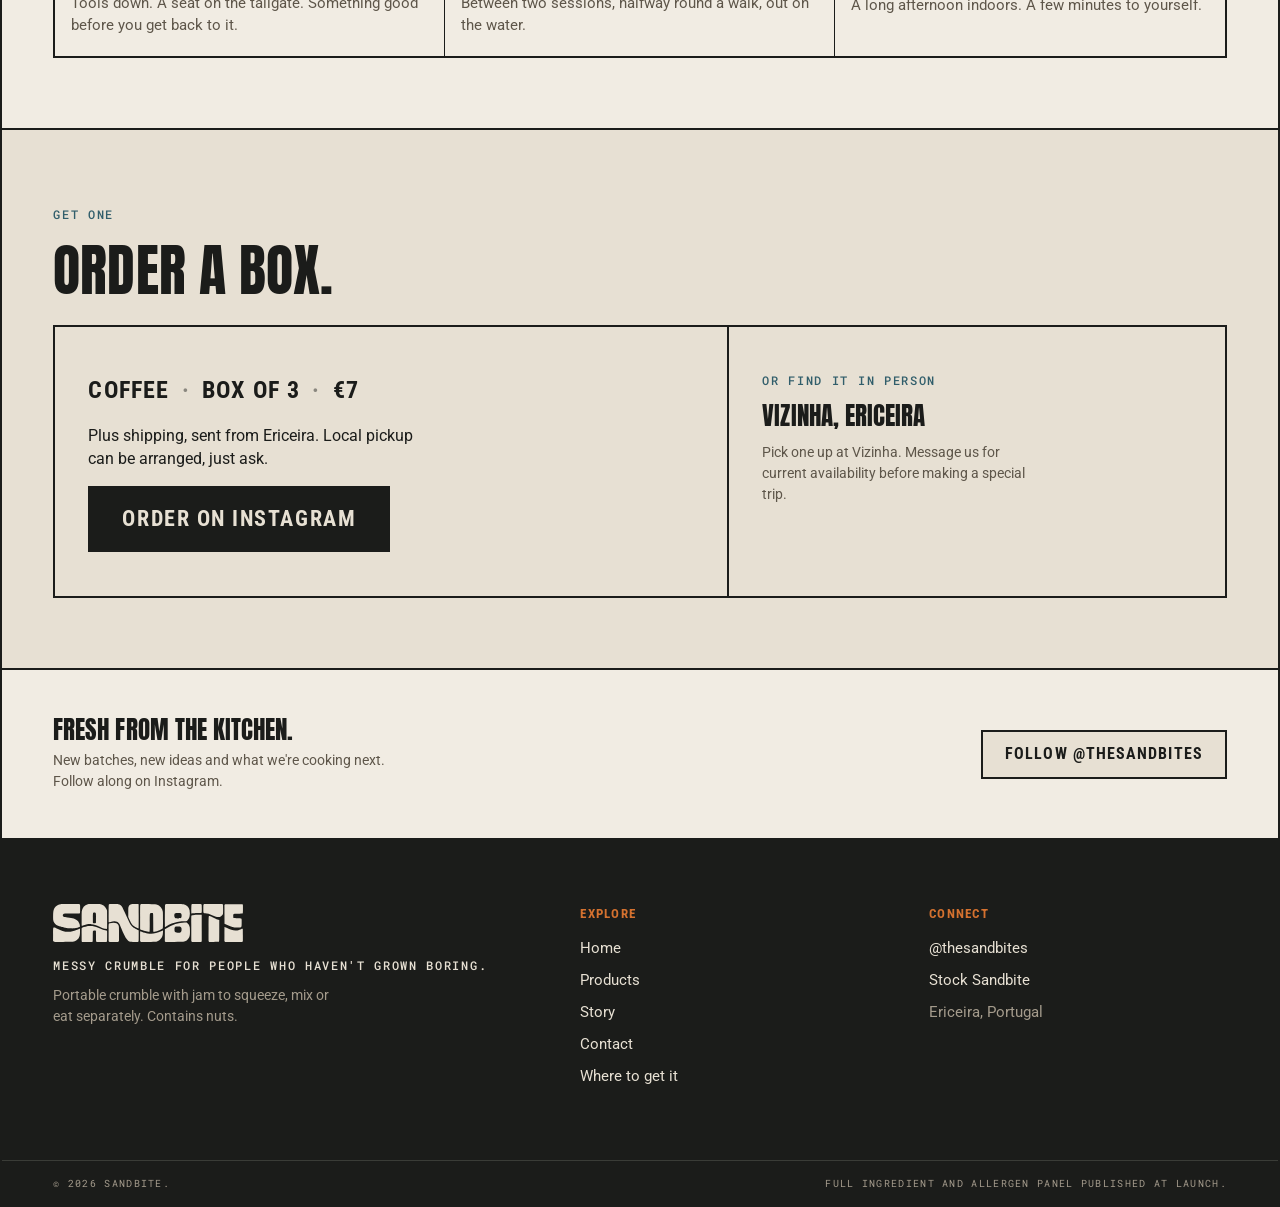
==== commit 197084fe: "Redraw the Tear and Bite step icons Tear was a rectangle with a zigzag inside it, which read as a bo" ====
--- a/index.html
+++ b/index.html
@@ -101,7 +101,7 @@
         <div class="ritual">
           <div class="ritual__step">
             <div class="ritual__head">
-              <span class="ritual__icon" aria-hidden="true"><svg viewBox="0 0 48 48" fill="none" stroke="currentColor" stroke-width="2.6"><path d="M9 11h30v26H9z"/><path d="M9 18l7 3-7 3 7 3-7 3"/></svg></span>
+              <span class="ritual__icon" aria-hidden="true"><svg viewBox="0 0 48 48" fill="none" stroke="currentColor" stroke-width="2.6"><path d="M13 10H40V20l-4.5 2-4.5-2-4.5 2-4.5-2-4.5 2L13 20Z" stroke-linejoin="round"/><path d="M8 38H35V28l-4.5-2-4.5 2-4.5-2-4.5 2-4.5-2L8 28Z" stroke-linejoin="round"/></svg></span>
               <span><span class="ritual__n">Step 01</span><span class="ritual__name">Tear</span></span>
             </div>
             <figure class="photo photo--ratio-11">
@@ -131,7 +131,7 @@
           </div>
           <div class="ritual__step">
             <div class="ritual__head">
-              <span class="ritual__icon" aria-hidden="true"><svg viewBox="0 0 48 48" fill="none" stroke="currentColor" stroke-width="2.6"><path d="M8 18h31v13H8z"/><path d="M39 18c-5 0-5 3.5-5 6.5s0 6.5 5 6.5"/><path d="M13 33l3 7M21 33l3 7"/></svg></span>
+              <span class="ritual__icon" aria-hidden="true"><svg viewBox="0 0 48 48" fill="none" stroke="currentColor" stroke-width="2.6"><path d="M8 32V19a2.5 2.5 0 0 1 2.5-2.5H24a6.5 6.5 0 1 0 8.5 8.5V32a2.5 2.5 0 0 1-2.5 2.5H10.5A2.5 2.5 0 0 1 8 32Z" stroke-linejoin="round"/><path d="M15 39.5h.01M21 41h.01M27 39h.01" stroke-linecap="round" stroke-width="3"/></svg></span>
               <span><span class="ritual__n">Step 04</span><span class="ritual__name">Bite</span></span>
             </div>
             <figure class="photo photo--ratio-11">
--- a/assets/css/site.css
+++ b/assets/css/site.css
@@ -355,11 +355,22 @@
 .hero__media .shot, .hero__media .photo { border: 0; min-height: 0; }
 .hero__media img { width: 100%; height: 100%; object-fit: cover; }
 
-.hero--split { display: grid; grid-template-columns: 1.02fr .98fr; align-items: stretch; }
+/* minmax(0,…): with an aspect-ratio on the media, a bare fr lets the
+   column grow to the item's intrinsic size and steal width from the text. */
+.hero--split { display: grid; grid-template-columns: minmax(0, 1.02fr) minmax(0, .98fr); align-items: stretch; }
 .hero--split .hero__media {
   border-bottom: 0;
   border-left: var(--rule) solid var(--asphalt);
-  aspect-ratio: auto;
+  /* The hero photos are 4:5. Left to itself the media column takes its
+     height from them and the opening reads as a tall rectangle. 8:7 is that
+     4:5 with 15% off the top and 15% off the bottom — cover does the
+     cropping, so the file is untouched and the opening sits nearer square.
+     width/min-width pin the box to its grid column: without them the ratio
+     resolves the other way, deriving width from the row height, and the
+     media overflows the column. */
+  width: 100%;
+  min-width: 0;
+  aspect-ratio: 8 / 7;
 }
 .hero--split .hero__body { justify-content: center; }
 
